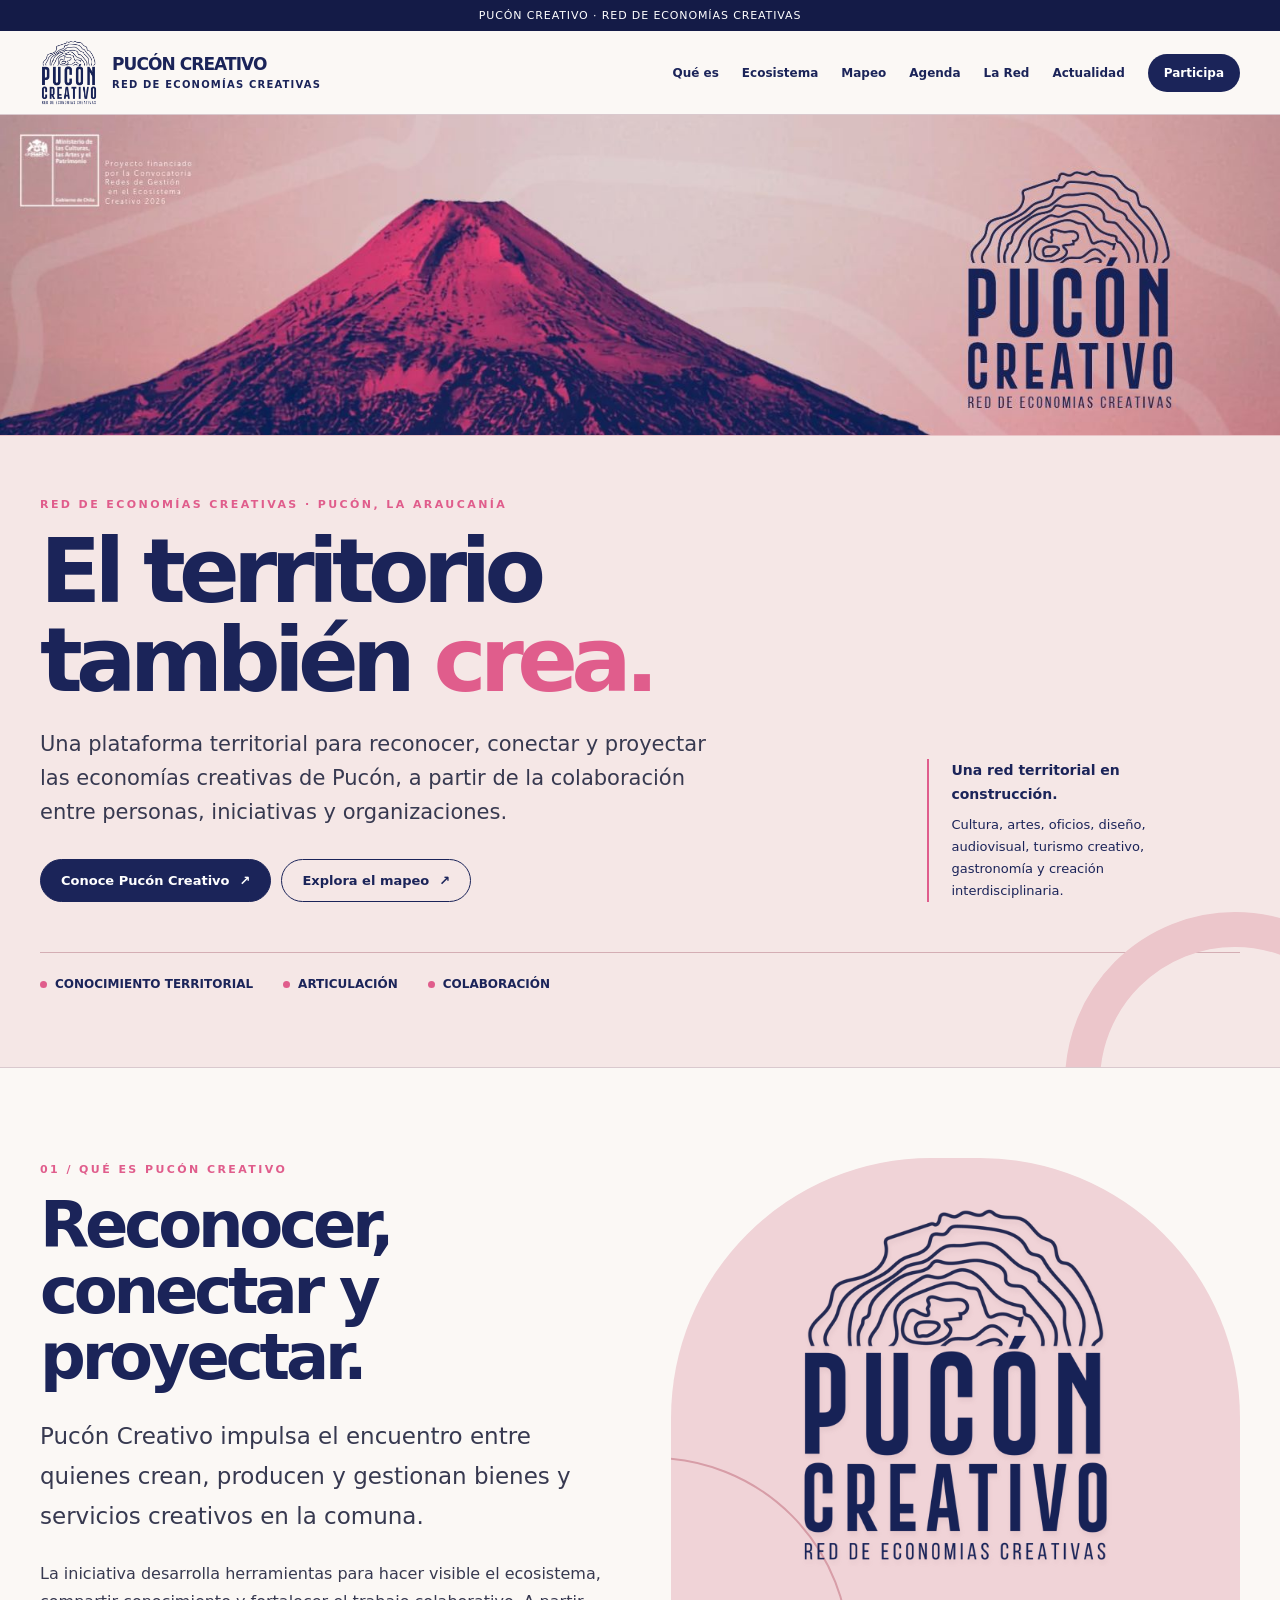
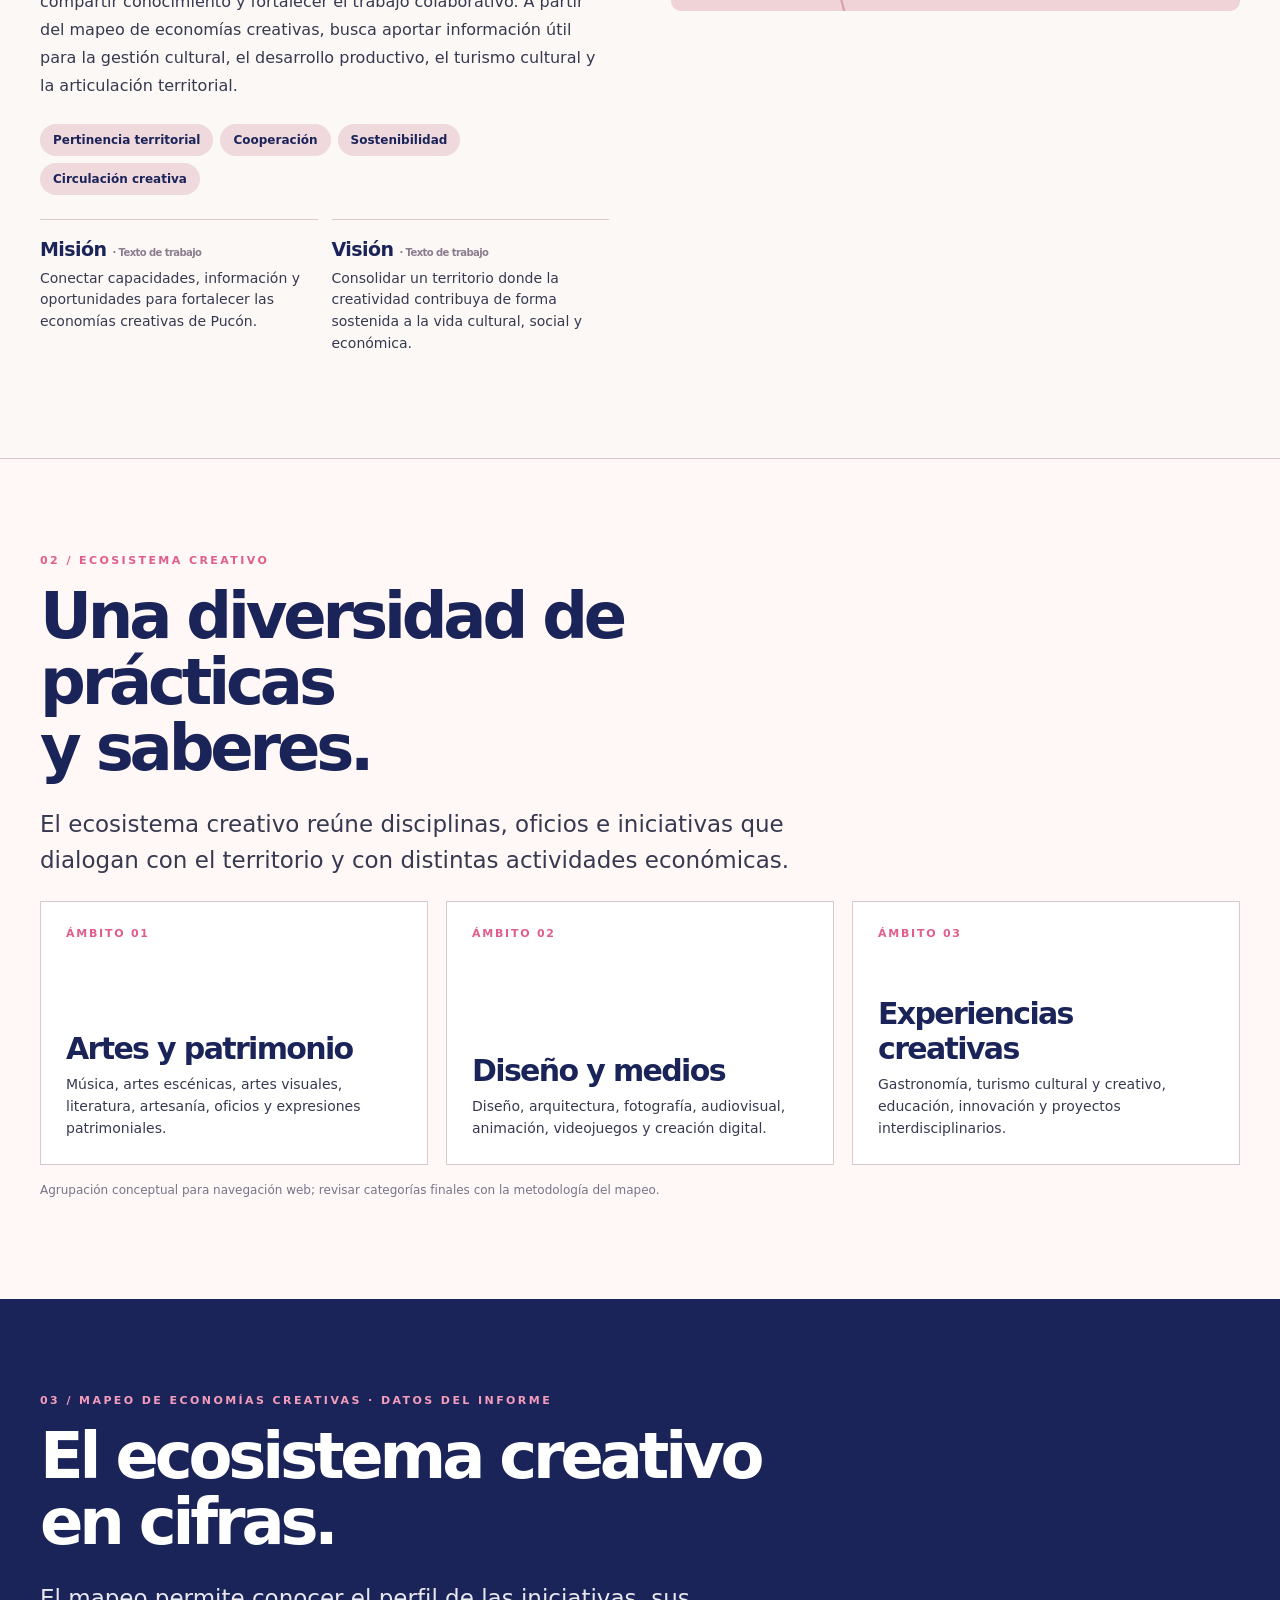
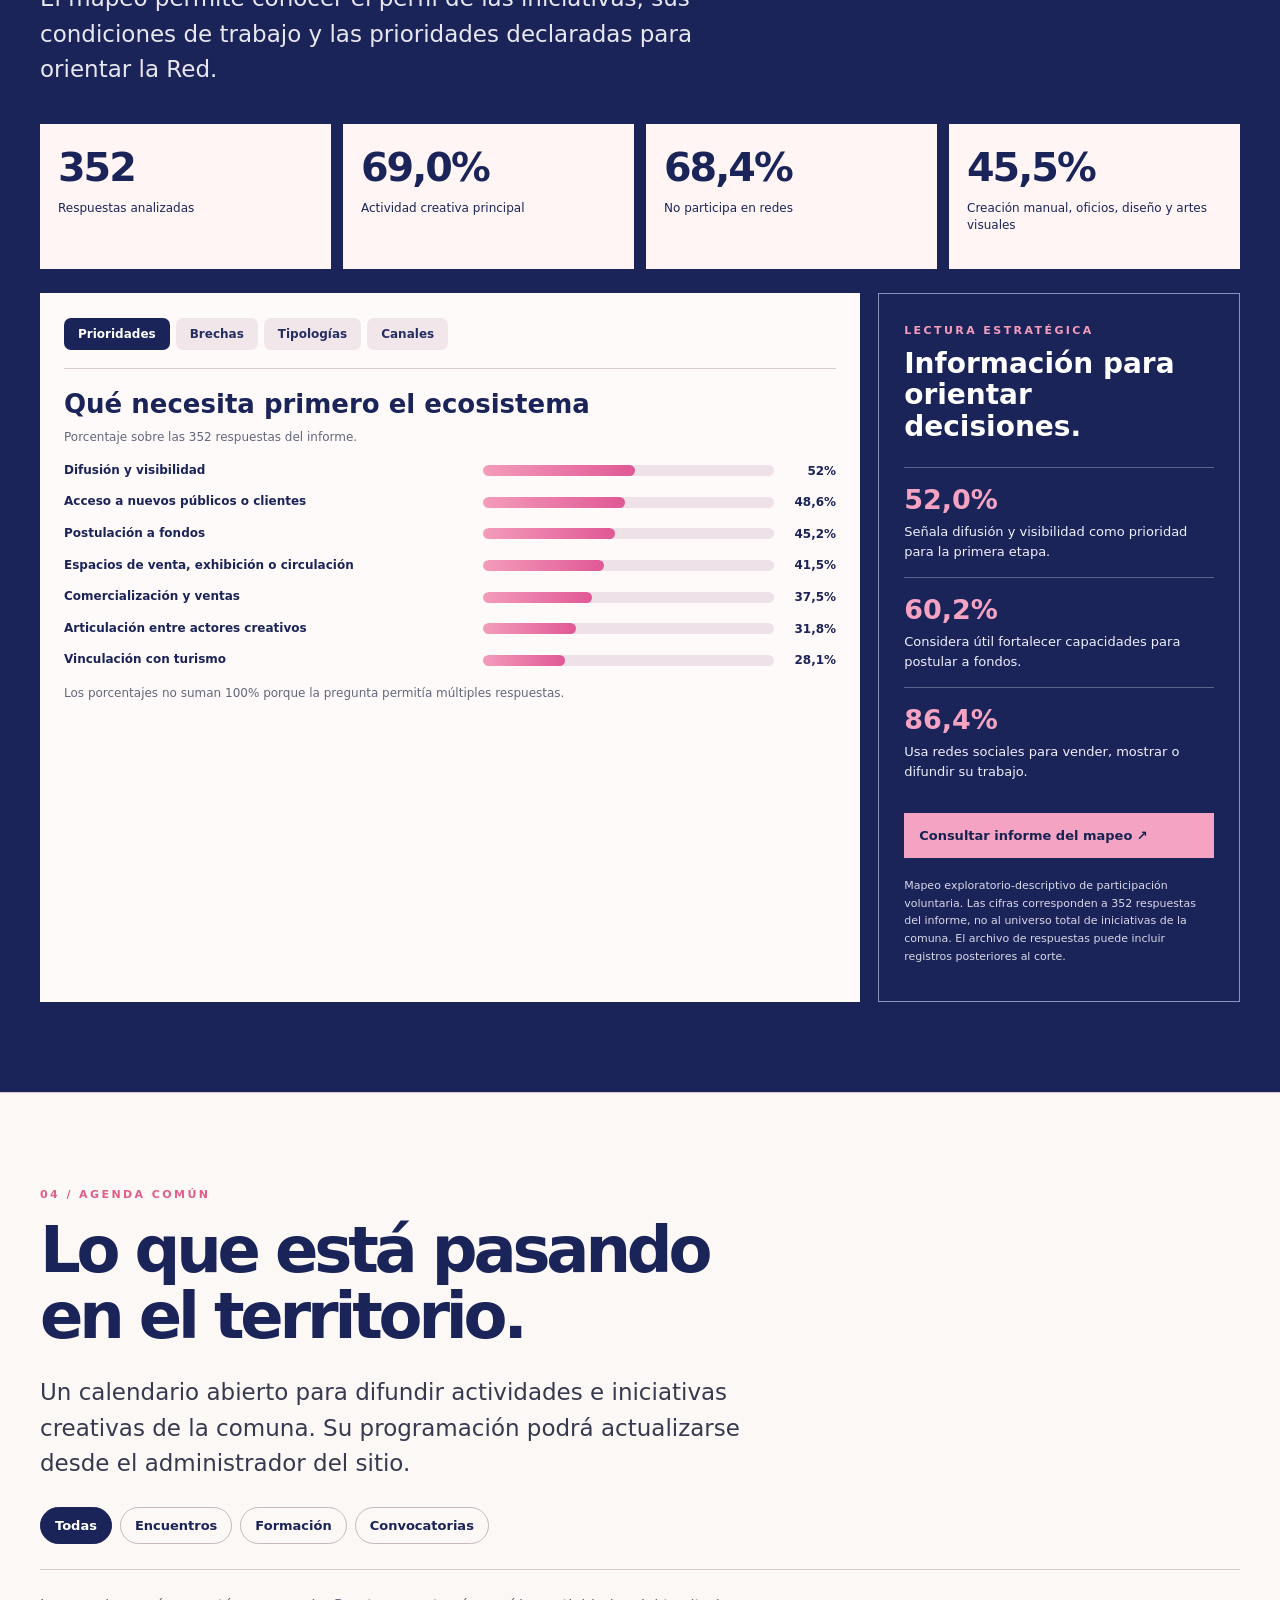
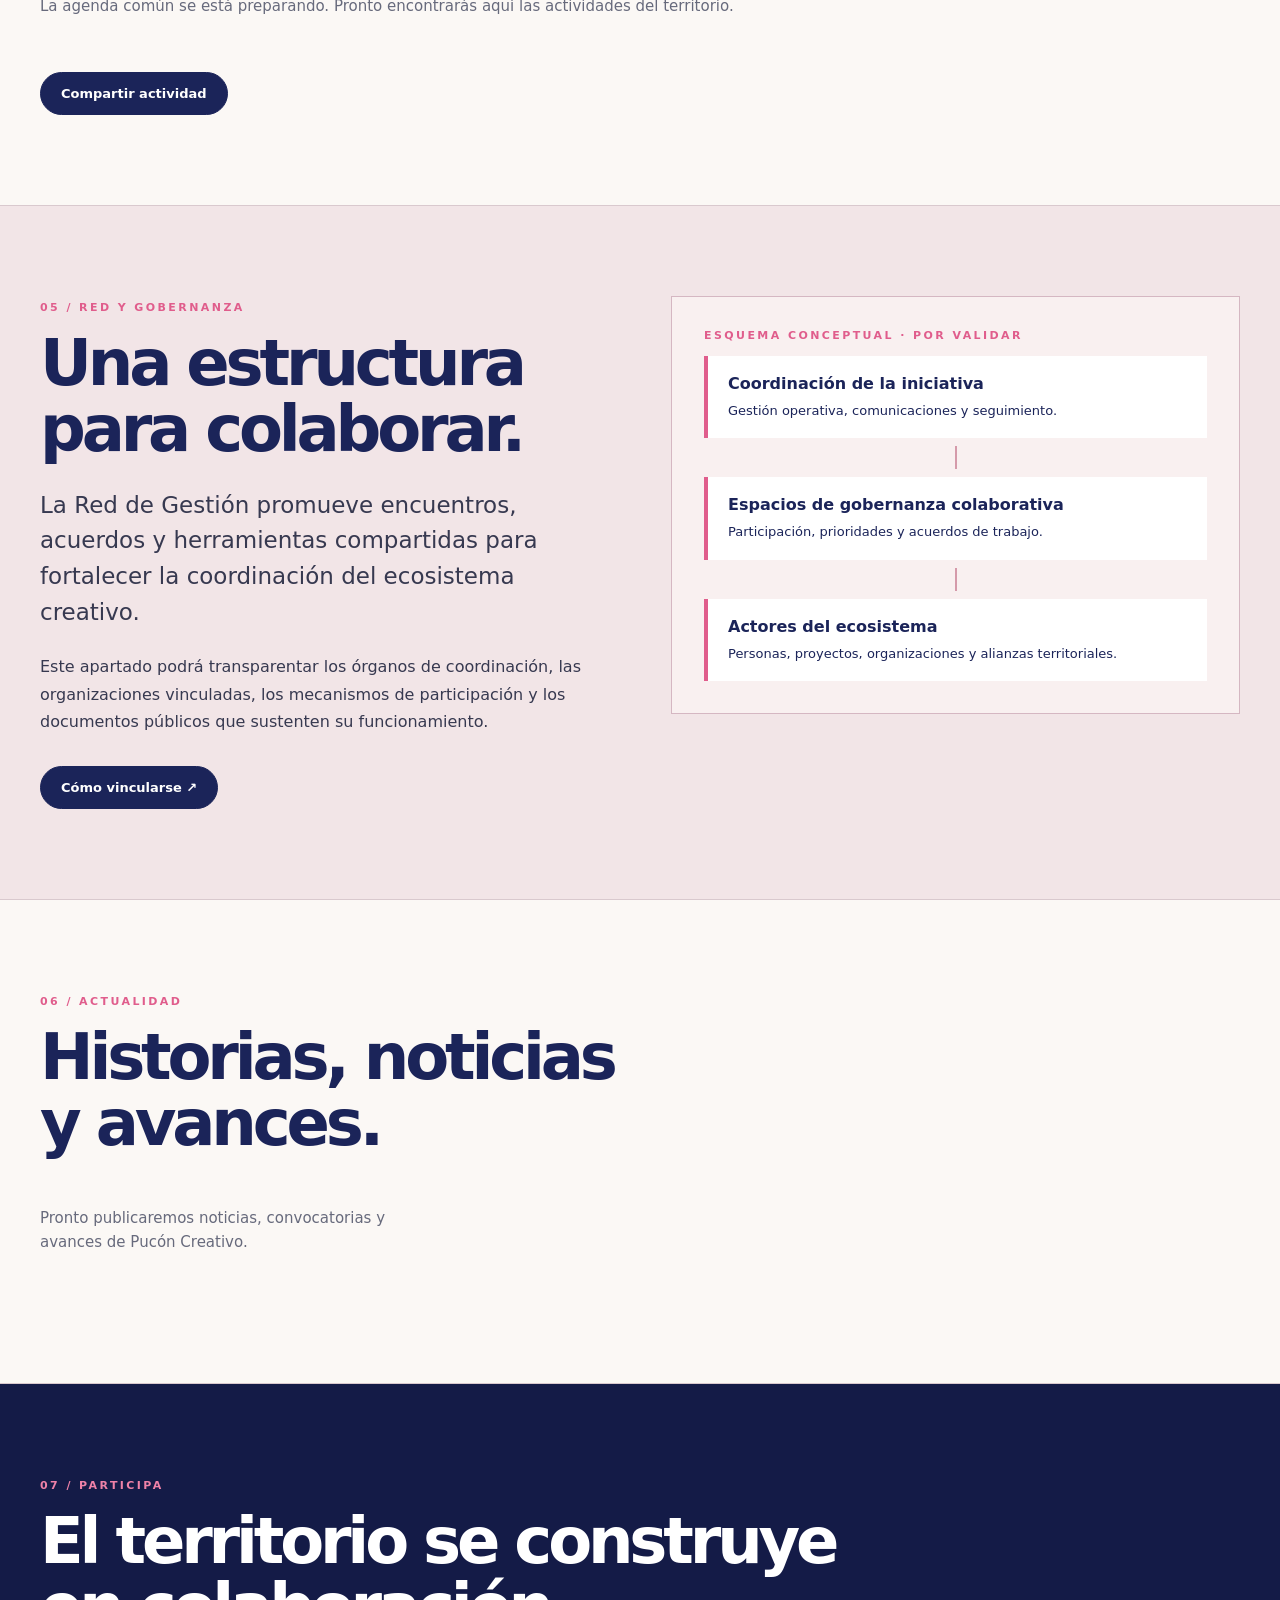
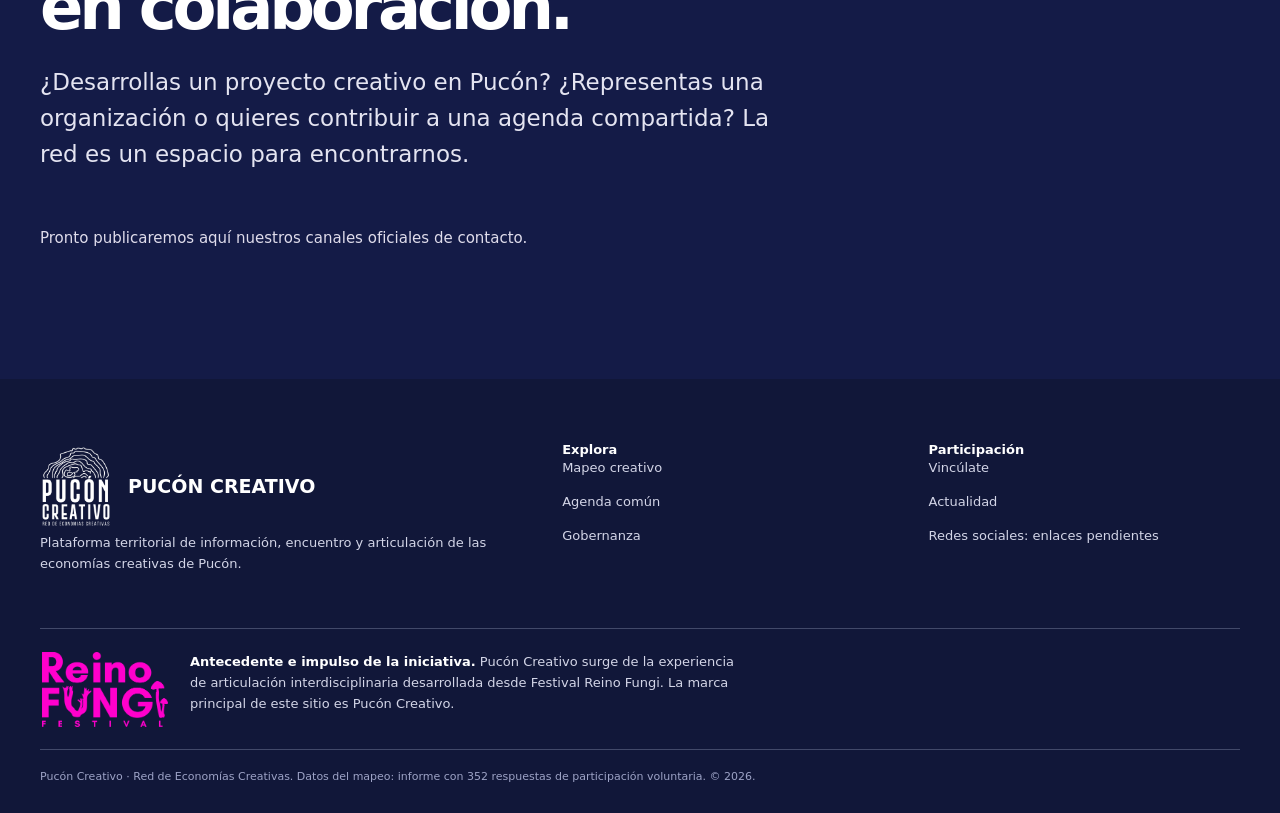
==== index.html @ b5258105 "feat: instalar laboratorio visual Pucón Creativo con mapeo 2026 e identidad" ====
<!DOCTYPE html>

<html lang="es">
<head>
<meta charset="utf-8"/>
<meta content="width=device-width, initial-scale=1" name="viewport"/>
<meta content="Pucón Creativo: red territorial de economías creativas, mapeo, agenda, noticias y colaboración en Pucón, La Araucanía." name="description"/>
<title>Pucón Creativo | Red de Economías Creativas</title>
<style>
:root{--navy:#1b2459;--navyd:#141b47;--pink:#ef82a8;--pinkh:#e05d8c;--peach:#e5b6b9;--paper:#fbf8f5;--warm:#f5e7e6;--pale:#f0d3d7;--rule:#d9c9ce;--body:#373950;--white:#fff;--max:1200px;--r:14px}
*{box-sizing:border-box}html{scroll-behavior:smooth;scroll-padding-top:94px}body{margin:0;font-family:Inter,system-ui,-apple-system,"Segoe UI",Arial,sans-serif;background:var(--paper);color:var(--body)}a{color:inherit;text-decoration:none}button{font:inherit}img{display:block;max-width:100%}h1,h2,h3,p{margin-top:0}h1,h2,h3{color:var(--navy)}.container{width:min(var(--max),calc(100% - 64px));margin:auto}.label{font-size:11px;letter-spacing:.22em;text-transform:uppercase;font-weight:800;color:var(--pinkh)}.sec{padding:90px 0;border-top:1px solid var(--rule)}.sec h2{font-size:clamp(38px,5vw,70px);font-weight:850;letter-spacing:-.065em;line-height:1.03;margin:16px 0 25px;max-width:890px}.lede{font-size:clamp(18px,2vw,23px);line-height:1.55;max-width:750px}.copy{font-size:16px;line-height:1.72}.grid-2{display:grid;grid-template-columns:1fr 1fr;gap:62px;align-items:start}.grid-3{display:grid;grid-template-columns:repeat(3,minmax(0,1fr));gap:18px}.cta{display:inline-flex;align-items:center;gap:10px;background:var(--navy);color:white;border-radius:999px;padding:13px 20px;font-size:13px;font-weight:800;border:1px solid var(--navy);transition:.2s}.cta:hover{background:var(--navyd);transform:translateY(-1px)}.cta.outline{background:transparent;color:var(--navy)}.cta.pink{background:var(--pink);border-color:var(--pink);color:var(--navy)}.top-note{padding:9px 20px;background:var(--navyd);color:#fff;text-align:center;font-size:11px;letter-spacing:.08em}header{position:sticky;top:0;z-index:50;background:#fbf8f5ef;border-bottom:1px solid var(--rule);backdrop-filter:blur(12px)}nav{width:min(var(--max),calc(100% - 64px));margin:auto;display:flex;align-items:center;justify-content:space-between;gap:18px;min-height:83px}.brand{display:flex;gap:14px;align-items:center;color:var(--navy);font-size:17px;font-weight:900;letter-spacing:-.055em;line-height:1}.brand img{width:58px;height:69px;object-fit:contain}.brand small{font-size:10px;letter-spacing:.12em;display:block;margin-top:7px;font-weight:700}.links{display:flex;align-items:center;gap:23px}.links a{font-size:12px;font-weight:750;color:var(--navy)}.links a:hover{color:var(--pinkh)}.links .nav-cta{background:var(--navy);color:#fff;padding:12px 16px;border-radius:50px}.hamburger{display:none;border:1px solid var(--rule);border-radius:12px;background:#fff;color:var(--navy);padding:10px 13px;font-weight:800;cursor:pointer}
.banner{background:#d2a3ad;border-bottom:1px solid #e9c3c6}.banner img{width:100%;height:auto;object-fit:cover;aspect-ratio:4/1}.hero-intro{background:var(--warm);padding:62px 0 76px;position:relative;overflow:hidden}.hero-intro:after{content:"";position:absolute;width:270px;height:270px;border:35px solid #ecc6cb;border-radius:50%;right:-125px;bottom:-185px;pointer-events:none}.hero-flex{display:grid;grid-template-columns:1.55fr .6fr;gap:80px;align-items:end}.hero-intro h1{font-size:clamp(48px,7vw,96px);letter-spacing:-.075em;line-height:.99;margin:16px 0 24px;max-width:920px}.hero-intro h1 span{color:var(--pinkh)}.hero-intro p{font-size:clamp(17px,1.7vw,21px);line-height:1.6;max-width:670px}.hero-aside{border-left:2px solid var(--pinkh);padding-left:22px;font-size:13px;line-height:1.7;max-width:245px;color:var(--navy)}.hero-aside strong{display:block;font-size:14px;margin-bottom:7px}.actions{display:flex;flex-wrap:wrap;gap:10px;margin-top:30px}.stat-line{border-top:1px solid #d4aeb4;padding-top:24px;display:flex;gap:30px;flex-wrap:wrap;margin-top:50px;font-size:12px;font-weight:700;color:var(--navy)}.stat-line span{display:flex;align-items:center;gap:8px}.stat-line b{display:block;width:7px;height:7px;border-radius:50%;background:var(--pinkh)}
.text-block p{line-height:1.75}.brand-well{min-height:430px;background:var(--pale);border-radius:260px 260px 10px 10px;display:flex;align-items:center;justify-content:center;position:relative;overflow:hidden;padding:40px 58px}.brand-well:before{content:"";position:absolute;width:390px;height:390px;border:2px solid #d79da7;border-radius:50%;left:-215px;bottom:-240px}.brand-well img{width:min(100%,325px);position:relative;filter:drop-shadow(1px 4px 2px #90697119)}.principles{display:flex;flex-wrap:wrap;gap:7px;margin:24px 0}.tag{background:#efd9dd;padding:9px 13px;border-radius:30px;font-size:12px;color:var(--navy);font-weight:750}.mission{display:grid;grid-template-columns:1fr 1fr;gap:14px;margin-top:22px}.mission article{border-top:1px solid var(--rule);padding-top:18px}.mission h3{font-size:19px;letter-spacing:-.03em;margin-bottom:8px}.mission p{font-size:14px;line-height:1.55;color:var(--body)}
.eco{background:#fff8f6}.sector{border:1px solid var(--rule);padding:25px;min-height:264px;background:#fff;display:flex;flex-direction:column;justify-content:space-between}.sector .number{font-size:11px;font-weight:850;letter-spacing:.16em;color:var(--pinkh)}.sector h3{font-size:clamp(23px,2.4vw,30px);letter-spacing:-.055em;margin:25px 0 8px}.sector p{line-height:1.55;font-size:14px;margin:0}
.data{background:var(--navy);color:#e9e9fa;border:0}.data h2,.data h3{color:#fff}.data .label{color:#f49cbb}.data .lede{color:#e8e7ef}.data-flex{display:grid;grid-template-columns:1.1fr 1fr;gap:18px;margin-top:35px}.data-panel{border:1px solid #67709c;padding:33px;min-height:310px;background:#ffffff0c}.data-panel h3{font-size:25px;letter-spacing:-.04em}.data .cta{background:var(--pink);border-color:var(--pink);color:var(--navy)}.data .cta.outline{color:#fff;border-color:#c5c8e2;background:transparent}.data-note{font-size:12px;line-height:1.5;color:#bfc2df}.chiprow{display:flex;flex-wrap:wrap;gap:7px;margin:15px 0 25px}.chip{background:#f2d6df22;padding:8px 12px;font-size:12px;border:1px solid #9598bc;color:white;border-radius:25px}.fake-plot{display:grid;gap:13px;margin:29px 0}.plot-row{display:grid;grid-template-columns:95px 1fr;gap:13px;align-items:center;font-size:11px}.plot-row span{height:11px;background:#ffffff13;border-radius:30px;overflow:hidden}.plot-row i{display:block;height:100%;background:var(--pink);border-radius:30px;opacity:.9}.plot-row:nth-child(2) i{background:#bdc4f0}.plot-row:nth-child(3) i{background:#e8b9c6}.plot-row:nth-child(4) i{background:#9ba6eb}.plot-row small{color:#c8c5de}.download-placeholder{margin-top:18px;padding:15px;border:1px dashed #afb0d1;font-size:13px;color:#d4d4e8;line-height:1.5}
.agenda{background:var(--paper)}.switcher{display:flex;gap:8px;flex-wrap:wrap;margin:25px 0}.filter{padding:10px 14px;background:transparent;border:1px solid #c7b8c0;color:var(--navy);border-radius:100px;cursor:pointer;font-size:13px;font-weight:760}.filter[aria-pressed="true"]{background:var(--navy);border-color:var(--navy);color:white}.events{border-top:1px solid var(--rule)}.event{display:grid;grid-template-columns:130px 1fr 240px;gap:20px;align-items:start;padding:24px 0;border-bottom:1px solid var(--rule)}.event small{font-size:12px;color:var(--pinkh);letter-spacing:.06em;text-transform:uppercase;font-weight:800}.event h3{font-size:23px;letter-spacing:-.04em;margin:4px 0}.event p{font-size:14px;line-height:1.55;margin:0}.event .right{font-size:13px;color:#66677b}
.govern{background:#f2e5e7}.govern-box{border:1px solid #d5b7c2;padding:32px;display:grid;gap:14px;background:#f9f0f0}.gov-node{padding:18px 20px;background:#fff;border-left:4px solid var(--pinkh);color:var(--navy)}.gov-node strong{font-size:16px}.gov-node p{font-size:13px;margin:8px 0 0;line-height:1.5}.gline{width:2px;background:#d59aaa;height:23px;margin:-6px auto}
.news{padding:23px;border:1px solid var(--rule);background:#fff;display:flex;flex-direction:column;gap:12px}.news-visual{height:180px;margin:-23px -23px 9px;background:linear-gradient(140deg,#d7a0ad,#f1d9d4);overflow:hidden;position:relative}.news-visual.first{background:var(--pale);display:flex;justify-content:center;align-items:center}.news-visual.first img{width:115px;height:150px;object-fit:contain}.news-visual.second:before{content:"";position:absolute;width:260px;height:260px;border:60px solid #1b2459;border-radius:50%;right:-60px;top:65px}.news-visual.third{background:var(--navy)}.news-visual.third:after{content:"";position:absolute;background:var(--pink);width:120px;height:320px;transform:rotate(40deg);left:100px;top:-60px;border-radius:70px}.news small{font-size:11px;color:var(--pinkh);font-weight:800;letter-spacing:.14em;text-transform:uppercase}.news h3{font-size:22px;letter-spacing:-.045em;margin:0}.news p{font-size:14px;line-height:1.55;margin:0}
.join{background:var(--navyd);color:#fff}.join h2{color:#fff}.join .label{color:var(--pink)}.join p{color:#e4e4f1}.join .cta{background:var(--pink);border-color:var(--pink);color:var(--navy)}.email{font-size:clamp(18px,2vw,24px);font-weight:850;color:#fff;text-decoration:underline;text-underline-offset:5px}.contact-note{font-size:11px!important;color:#c4c4db!important;margin:15px 0}
footer{background:#111739;color:#d3d5e7;padding:60px 0 30px}.footer-grid{display:grid;grid-template-columns:1.5fr 1fr 1fr;gap:55px}.footer-name{display:flex;gap:16px;align-items:center;font-size:19px;color:white;font-weight:850}.footer-name img{width:72px;height:94px;object-fit:contain;filter:brightness(0) invert(1)}footer p{font-size:13px;line-height:1.6}footer strong{color:white;font-size:13px}footer a:hover{color:var(--pink)}.partner{display:flex;gap:20px;align-items:center;border-top:1px solid #424969;margin-top:40px;padding-top:23px}.partner img{width:130px;height:auto;max-height:75px;object-fit:contain}.partner p{max-width:560px}.footnote{border-top:1px solid #424969;padding-top:20px;margin-top:22px;font-size:11px;color:#9da3c6}.faux-disabled{opacity:.68;cursor:not-allowed}
@media(max-width:1000px){.links{gap:13px}.links a{font-size:11px}.hero-flex{gap:40px}.grid-2{gap:32px}}
@media(max-width:780px){.container,nav{width:calc(100% - 34px)}.top-note{font-size:9px}.brand img{width:48px;height:59px}.brand{font-size:15px}.hamburger{display:block}.links{display:none;position:absolute;top:100%;left:0;right:0;background:var(--paper);padding:20px 22px;flex-direction:column;align-items:stretch;border-bottom:1px solid var(--rule);box-shadow:0 12px 20px #00000015;gap:14px}.links.open{display:flex}.links a{font-size:14px}.sec{padding:62px 0}.hero-flex,.grid-2,.grid-3,.data-flex,.footer-grid{grid-template-columns:1fr}.hero-intro{padding:44px 0 58px}.hero-aside{max-width:100%;margin-top:4px}.hero-intro h1{font-size:clamp(49px,10vw,67px)}.brand-well{min-height:360px}.event{grid-template-columns:75px 1fr;gap:8px 15px}.event .right{grid-column:2}.mission{grid-template-columns:1fr}.sector{min-height:220px}.partner{align-items:flex-start}.footer-grid{gap:27px}}
@media(max-width:460px){.banner img{height:auto;aspect-ratio:4/1}.stat-line{gap:12px}.hero-intro h1{font-size:clamp(45px,12.2vw,61px)}.sec h2{font-size:39px}.data-panel{padding:22px}.plot-row{grid-template-columns:80px 1fr}.partner{flex-direction:column}.event h3{font-size:20px}}
@media(prefers-reduced-motion:reduce){html{scroll-behavior:auto}.cta{transition:none}}
</style>
<style>
.evidence .ev-kpis{display:grid;grid-template-columns:repeat(4,1fr);gap:12px;margin:36px 0 24px}
.evidence .ev-kpis article{background:#fff5f4;padding:24px 18px;min-height:145px;display:flex;flex-direction:column;gap:12px;color:#1b2459}
.evidence .ev-kpis strong{font-weight:900;font-size:clamp(34px,3.1vw,52px);letter-spacing:-.05em;line-height:1}
.evidence .ev-kpis span{font-size:12px;line-height:1.45}
.evidence .ev-layout{display:grid;grid-template-columns:minmax(0,1.7fr) minmax(270px,.75fr);gap:18px}
.evidence .ev-chart{padding:25px 24px;background:#fffafa;color:#1b2459}
.evidence .ev-tabs{display:flex;flex-wrap:wrap;gap:6px;padding-bottom:18px;border-bottom:1px solid #d8cad1;margin-bottom:20px}
.evidence .ev-tab{border:0;border-radius:7px;padding:9px 14px;background:#f1e7eb;color:#252e60;font-size:12px;cursor:pointer;font-weight:700}
.evidence .ev-tab.active{background:#1b2459;color:white}.evidence .ev-tab:focus-visible{outline:3px solid #e65c98;outline-offset:2px}
.evidence .ev-panel h3{font-size:26px;margin:0 0 8px;color:#1b2459;line-height:1.2}
.evidence .ev-intro,.evidence .ev-foot{font-size:12px;line-height:1.55;color:#62677c}
.evidence .ev-panel .ev-row{display:grid;grid-template-columns:minmax(170px,1.4fr) minmax(70px,1fr) 50px;gap:12px;align-items:center;margin:16px 0}
.evidence .ev-name{font-size:12px;line-height:1.3;font-weight:550}.evidence .ev-track{height:11px;border-radius:20px;background:#eee1e7;overflow:hidden}
.evidence .ev-track i{height:100%;display:block;border-radius:20px;background:linear-gradient(90deg,#f49cbb,#e05895)}
.evidence .ev-row b{font-size:12px;text-align:right}
.evidence .ev-aside{border:1px solid #8994be;padding:25px;color:#eef0fc}.evidence .ev-aside h3{color:white;line-height:1.12;font-size:28px;margin:10px 0 25px}
.evidence .ev-aside div{border-top:1px solid #59648d;padding:16px 0}.evidence .ev-aside div b{color:#f4a4c2;font-size:27px}.evidence .ev-aside div p{font-size:13px;line-height:1.5;margin:7px 0 0}
.evidence .ev-link{display:block;padding:15px;color:#162251;background:#f4a4c2;text-decoration:none;font-weight:800;margin-top:16px;font-size:13px}
.evidence .ev-caveat{font-size:11px;line-height:1.6;color:#d8d9e8;margin-top:19px}
@media(max-width:920px){.evidence .ev-kpis{grid-template-columns:repeat(2,1fr)}.evidence .ev-layout{grid-template-columns:1fr}}
@media(max-width:540px){.evidence .ev-chart{padding:17px 12px}.evidence .ev-kpis article{padding:18px 13px}.evidence .ev-panel .ev-row{grid-template-columns:1fr 60px;gap:6px}.evidence .ev-name{grid-column:1/3}.evidence .ev-track{grid-column:1}.evidence .ev-row b{grid-column:2}.evidence .ev-tab{padding:9px;font-size:11px}}
</style><style>
.mensaje-vacio{padding:24px 0;color:#676a7c;font-size:15px;line-height:1.6}
#agenda-edicion .mensaje-vacio{grid-column:1/-1}
#noticias-edicion .news{min-width:0}
#noticias-edicion .news-visual img{width:100%;height:100%;object-fit:cover}
#noticias-edicion .news .leer-mas{font-size:12px;font-weight:800;color:var(--navy);text-decoration:underline;text-underline-offset:4px;margin-top:auto}
#participa .mensaje-vacio{color:#dfdceb}
#contacto-edicion{display:flex;flex-wrap:wrap;align-items:center;gap:12px}
</style></head>
<body>
<div class="top-note">PUCÓN CREATIVO · RED DE ECONOMÍAS CREATIVAS</div>
<header><nav aria-label="Navegación principal">
<a class="brand" href="#inicio"><img alt="Logo de Pucón Creativo" src="assets/logo-pucon-creativo.png"/><span>PUCÓN CREATIVO<small>RED DE ECONOMÍAS CREATIVAS</small></span></a>
<div class="links" id="links"><a href="#somos">Qué es</a><a href="#ecosistema">Ecosistema</a><a href="#mapeo">Mapeo</a><a href="#agenda">Agenda</a><a href="#gobernanza">La Red</a><a href="#actualidad">Actualidad</a><a class="nav-cta" href="#participa">Participa</a></div>
<button aria-controls="links" aria-expanded="false" aria-label="Abrir menú" class="hamburger" id="menu-toggle" type="button">☰ Menú</button>
</nav></header>
<main>
<section aria-label="Portada" id="inicio">
<div class="banner"><img alt="Gráfica oficial Pucón Creativo con el volcán Rukapillán y logo institucional de proyecto financiado por el Ministerio de las Culturas" src="assets/banner-pucon-creativo.jpg"/></div>
<div class="hero-intro"><div class="container hero-flex"><div>
<div class="label">RED DE ECONOMÍAS CREATIVAS · PUCÓN, LA ARAUCANÍA</div>
<h1>El territorio<br/>también <span>crea.</span></h1>
<p id="intro-edicion">Una plataforma de encuentro, información y colaboración para reconocer la diversidad creativa de Pucón y proyectar nuevas oportunidades desde el territorio.</p>
<div class="actions"><a class="cta" href="#somos">Conoce Pucón Creativo <span aria-hidden="true">↗</span></a><a class="cta outline" href="#mapeo">Explora el mapeo <span aria-hidden="true">↗</span></a></div>
</div><aside class="hero-aside"><strong>Una red territorial en construcción.</strong> Cultura, artes, oficios, diseño, audiovisual, turismo creativo, gastronomía y creación interdisciplinaria.</aside></div>
<div class="container stat-line"><span><b></b> CONOCIMIENTO TERRITORIAL</span><span><b></b> ARTICULACIÓN</span><span><b></b> COLABORACIÓN</span></div></div>
</section>
<section class="sec" id="somos"><div class="container grid-2">
<div class="text-block"><span class="label">01 / QUÉ ES PUCÓN CREATIVO</span><h2>Reconocer, conectar y proyectar.</h2>
<p class="lede">Pucón Creativo impulsa el encuentro entre quienes crean, producen y gestionan bienes y servicios creativos en la comuna.</p>
<p class="copy">La iniciativa desarrolla herramientas para hacer visible el ecosistema, compartir conocimiento y fortalecer el trabajo colaborativo. A partir del mapeo de economías creativas, busca aportar información útil para la gestión cultural, el desarrollo productivo, el turismo cultural y la articulación territorial.</p>
<div class="principles"><span class="tag">Pertinencia territorial</span><span class="tag">Cooperación</span><span class="tag">Sostenibilidad</span><span class="tag">Circulación creativa</span></div>
<div class="mission"><article><h3>Misión <small style="font-size:10px;color:#8b7c8e">· Texto de trabajo</small></h3><p>Conectar capacidades, información y oportunidades para fortalecer las economías creativas de Pucón.</p></article><article><h3>Visión <small style="font-size:10px;color:#8b7c8e">· Texto de trabajo</small></h3><p>Consolidar un territorio donde la creatividad contribuya de forma sostenida a la vida cultural, social y económica.</p></article></div>
</div><div class="brand-well"><img alt="Marca gráfica Pucón Creativo, con líneas topográficas en azul" src="assets/logo-pucon-creativo.png"/></div>
</div></section>
<section class="sec eco" id="ecosistema"><div class="container"><span class="label">02 / ECOSISTEMA CREATIVO</span><h2>Una diversidad de prácticas<br/>y saberes.</h2><p class="lede">El ecosistema creativo reúne disciplinas, oficios e iniciativas que dialogan con el territorio y con distintas actividades económicas.</p>
<div class="grid-3">
<article class="sector"><span class="number">ÁMBITO 01</span><div><h3>Artes y patrimonio</h3><p>Música, artes escénicas, artes visuales, literatura, artesanía, oficios y expresiones patrimoniales.</p></div></article>
<article class="sector"><span class="number">ÁMBITO 02</span><div><h3>Diseño y medios</h3><p>Diseño, arquitectura, fotografía, audiovisual, animación, videojuegos y creación digital.</p></div></article>
<article class="sector"><span class="number">ÁMBITO 03</span><div><h3>Experiencias creativas</h3><p>Gastronomía, turismo cultural y creativo, educación, innovación y proyectos interdisciplinarios.</p></div></article>
</div><p style="font-size:12px;color:#777389;margin-top:18px">Agrupación conceptual para navegación web; revisar categorías finales con la metodología del mapeo.</p>
</div></section>
<section class="sec data evidence" id="mapeo"><div class="container">
<span class="label">03 / MAPEO DE ECONOMÍAS CREATIVAS · DATOS DEL INFORME</span>
<h2>El ecosistema creativo<br/>en cifras.</h2><p class="lede">El mapeo permite conocer el perfil de las iniciativas, sus condiciones de trabajo y las prioridades declaradas para orientar la Red.</p>
<div class="ev-kpis"><article><strong>352</strong><span>Respuestas analizadas</span></article><article><strong>69,0%</strong><span>Actividad creativa principal</span></article><article><strong>68,4%</strong><span>No participa en redes</span></article><article><strong>45,5%</strong><span>Creación manual, oficios, diseño y artes visuales</span></article></div>
<div class="ev-layout"><div class="ev-chart"><div aria-label="Gráficas del mapeo" class="ev-tabs" role="tablist"><button aria-selected="true" class="ev-tab active" data-show="prioridades" role="tab" type="button">Prioridades</button><button aria-selected="false" class="ev-tab" data-show="brechas" role="tab" type="button">Brechas</button><button aria-selected="false" class="ev-tab" data-show="tipologias" role="tab" type="button">Tipologías</button><button aria-selected="false" class="ev-tab" data-show="canales" role="tab" type="button">Canales</button></div><article class="ev-panel" data-panel="prioridades"><h3>Qué necesita primero el ecosistema</h3><p class="ev-intro">Porcentaje sobre las 352 respuestas del informe.</p><div class="ev-row"><span class="ev-name">Difusión y visibilidad</span><div class="ev-track"><i style="width:52%"></i></div><b>52%</b></div><div class="ev-row"><span class="ev-name">Acceso a nuevos públicos o clientes</span><div class="ev-track"><i style="width:48.6%"></i></div><b>48,6%</b></div><div class="ev-row"><span class="ev-name">Postulación a fondos</span><div class="ev-track"><i style="width:45.2%"></i></div><b>45,2%</b></div><div class="ev-row"><span class="ev-name">Espacios de venta, exhibición o circulación</span><div class="ev-track"><i style="width:41.5%"></i></div><b>41,5%</b></div><div class="ev-row"><span class="ev-name">Comercialización y ventas</span><div class="ev-track"><i style="width:37.5%"></i></div><b>37,5%</b></div><div class="ev-row"><span class="ev-name">Articulación entre actores creativos</span><div class="ev-track"><i style="width:31.8%"></i></div><b>31,8%</b></div><div class="ev-row"><span class="ev-name">Vinculación con turismo</span><div class="ev-track"><i style="width:28.1%"></i></div><b>28,1%</b></div><p class="ev-foot">Los porcentajes no suman 100% porque la pregunta permitía múltiples respuestas.</p></article><article class="ev-panel" data-panel="brechas" hidden=""><h3>Dificultades declaradas</h3><p class="ev-intro">Porcentaje sobre las 352 respuestas del informe.</p><div class="ev-row"><span class="ev-name">Acceso a públicos o clientes</span><div class="ev-track"><i style="width:45.7%"></i></div><b>45,7%</b></div><div class="ev-row"><span class="ev-name">Difusión</span><div class="ev-track"><i style="width:45.2%"></i></div><b>45,2%</b></div><div class="ev-row"><span class="ev-name">Espacios de exhibición o venta</span><div class="ev-track"><i style="width:42.6%"></i></div><b>42,6%</b></div><div class="ev-row"><span class="ev-name">Redes de colaboración</span><div class="ev-track"><i style="width:41.8%"></i></div><b>41,8%</b></div><div class="ev-row"><span class="ev-name">Continuidad durante el año</span><div class="ev-track"><i style="width:38.9%"></i></div><b>38,9%</b></div><div class="ev-row"><span class="ev-name">Comercialización</span><div class="ev-track"><i style="width:37.2%"></i></div><b>37,2%</b></div><div class="ev-row"><span class="ev-name">Vinculación con turismo</span><div class="ev-track"><i style="width:31.8%"></i></div><b>31,8%</b></div><p class="ev-foot">Los porcentajes no suman 100% porque la pregunta permitía múltiples respuestas.</p></article><article class="ev-panel" data-panel="tipologias" hidden=""><h3>Tipologías de iniciativas</h3><p class="ev-intro">Porcentaje sobre las 352 respuestas del informe.</p><div class="ev-row"><span class="ev-name">Creación manual, oficios, diseño y artes visuales</span><div class="ev-track"><i style="width:45.5%"></i></div><b>45,5%</b></div><div class="ev-row"><span class="ev-name">Música, artes escénicas y programación en vivo</span><div class="ev-track"><i style="width:16.5%"></i></div><b>16,5%</b></div><div class="ev-row"><span class="ev-name">Servicios creativos, audiovisual y nuevos medios</span><div class="ev-track"><i style="width:11.9%"></i></div><b>11,9%</b></div><div class="ev-row"><span class="ev-name">Educación, mediación y formación</span><div class="ev-track"><i style="width:8.8%"></i></div><b>8,8%</b></div><div class="ev-row"><span class="ev-name">Gastronomía creativa</span><div class="ev-track"><i style="width:6.5%"></i></div><b>6,5%</b></div><div class="ev-row"><span class="ev-name">Turismo creativo y patrimonio</span><div class="ev-track"><i style="width:5.7%"></i></div><b>5,7%</b></div><div class="ev-row"><span class="ev-name">Arquitectura y diseño territorial</span><div class="ev-track"><i style="width:3.1%"></i></div><b>3,1%</b></div><div class="ev-row"><span class="ev-name">Gestión y apoyo al ecosistema</span><div class="ev-track"><i style="width:2%"></i></div><b>2%</b></div><p class="ev-foot">Clasificación integrada elaborada en el informe.</p></article><article class="ev-panel" data-panel="canales" hidden=""><h3>Canales de venta y difusión</h3><p class="ev-intro">Porcentaje sobre las 352 respuestas del informe.</p><div class="ev-row"><span class="ev-name">Redes sociales</span><div class="ev-track"><i style="width:86.4%"></i></div><b>86,4%</b></div><div class="ev-row"><span class="ev-name">Boca a boca</span><div class="ev-track"><i style="width:59.4%"></i></div><b>59,4%</b></div><div class="ev-row"><span class="ev-name">Eventos, festivales y encuentros</span><div class="ev-track"><i style="width:35.4%"></i></div><b>35,4%</b></div><div class="ev-row"><span class="ev-name">Ferias o mercados</span><div class="ev-track"><i style="width:30.7%"></i></div><b>30,7%</b></div><div class="ev-row"><span class="ev-name">Encargos directos</span><div class="ev-track"><i style="width:27.8%"></i></div><b>27,8%</b></div><div class="ev-row"><span class="ev-name">Página web</span><div class="ev-track"><i style="width:27.5%"></i></div><b>27,5%</b></div><div class="ev-row"><span class="ev-name">Hoteles, restaurantes o servicios turísticos</span><div class="ev-track"><i style="width:12.8%"></i></div><b>12,8%</b></div><div class="ev-row"><span class="ev-name">Agencias o turoperadores</span><div class="ev-track"><i style="width:3.8%"></i></div><b>3,8%</b></div><p class="ev-foot">Los porcentajes no suman 100% porque la pregunta permitía múltiples respuestas.</p></article></div>
<aside class="ev-aside"><span class="label">LECTURA ESTRATÉGICA</span><h3>Información para orientar decisiones.</h3>
<div><b>52,0%</b><p>Señala difusión y visibilidad como prioridad para la primera etapa.</p></div>
<div><b>60,2%</b><p>Considera útil fortalecer capacidades para postular a fondos.</p></div>
<div><b>86,4%</b><p>Usa redes sociales para vender, mostrar o difundir su trabajo.</p></div>
<a class="ev-link" data-report-link="true" href="https://drive.google.com/file/d/1N3PSCy8HWKX1rpr0u7PnchMHRvWD5v2Q/view" rel="noopener noreferrer" target="_blank">Consultar informe del mapeo ↗</a>
<p class="ev-caveat">Mapeo exploratorio-descriptivo de participación voluntaria. Las cifras corresponden a 352 respuestas del informe, no al universo total de iniciativas de la comuna. El archivo de respuestas puede incluir registros posteriores al corte.</p>
</aside></div></div></section>
<section class="sec agenda" id="agenda"><div class="container"><span class="label">04 / AGENDA COMÚN</span><h2>Lo que está pasando<br/>en el territorio.</h2><p class="lede">Un calendario abierto para difundir actividades e iniciativas creativas de la comuna. Su programación podrá actualizarse desde el administrador del sitio.</p>
<div aria-label="Filtrar tipos de actividades" class="switcher" role="group"><button aria-pressed="true" class="filter" data-category="all">Todas</button><button aria-pressed="false" class="filter" data-category="encuentros">Encuentros</button><button aria-pressed="false" class="filter" data-category="formacion">Formación</button><button aria-pressed="false" class="filter" data-category="convocatorias">Convocatorias</button></div>
<div class="events" id="agenda-edicion"><p class="mensaje-vacio">La agenda común se está preparando. Pronto encontrarás aquí las actividades que comparten las iniciativas del territorio.</p></div>
<div class="actions"><a class="cta" href="#participa">Compartir actividad</a></div>
</div></section>
<section class="sec govern" id="gobernanza"><div class="container grid-2"><div><span class="label">05 / RED Y GOBERNANZA</span><h2>Una estructura para colaborar.</h2><p class="lede">La Red de Gestión promueve encuentros, acuerdos y herramientas compartidas para fortalecer la coordinación del ecosistema creativo.</p><p class="copy">Este apartado podrá transparentar los órganos de coordinación, las organizaciones vinculadas, los mecanismos de participación y los documentos públicos que sustenten su funcionamiento.</p><div class="actions"><a class="cta" href="#participa">Cómo vincularse ↗</a></div></div><div class="govern-box"><span class="label">ESQUEMA CONCEPTUAL · POR VALIDAR</span><div class="gov-node"><strong>Coordinación de la iniciativa</strong><p>Gestión operativa, comunicaciones y seguimiento.</p></div><div class="gline"></div><div class="gov-node"><strong>Espacios de gobernanza colaborativa</strong><p>Participación, prioridades y acuerdos de trabajo.</p></div><div class="gline"></div><div class="gov-node"><strong>Actores del ecosistema</strong><p>Personas, proyectos, organizaciones y alianzas territoriales.</p></div></div></div></section>
<section class="sec" id="actualidad"><div class="container"><span class="label">06 / ACTUALIDAD</span><h2>Historias, noticias<br/>y avances.</h2><div class="grid-3" id="noticias-edicion"><p class="mensaje-vacio">Pronto publicaremos noticias, convocatorias y avances de Pucón Creativo.</p></div></div></section>
<section class="sec join" id="participa"><div class="container"><span class="label">07 / PARTICIPA</span><h2>El territorio se construye<br/>en colaboración.</h2><p class="lede">¿Desarrollas un proyecto creativo en Pucón? ¿Representas una organización o quieres contribuir a una agenda compartida? La red es un espacio para encontrarnos.</p><div class="actions" id="contacto-edicion"><p class="mensaje-vacio">Pronto publicaremos aquí nuestros canales oficiales de contacto.</p></div></div></section>
</main>
<footer><div class="container"><div class="footer-grid"><div><div class="footer-name"><img alt="Pucón Creativo" src="assets/logo-pucon-creativo.png"/><span>PUCÓN CREATIVO</span></div><p>Plataforma territorial de información, encuentro y articulación de las economías creativas de Pucón.</p></div><div><strong>Explora</strong><p><a href="#mapeo">Mapeo creativo</a></p><p><a href="#agenda">Agenda común</a></p><p><a href="#gobernanza">Gobernanza</a></p></div><div><strong>Participación</strong><p><a href="#participa">Vincúlate</a></p><p><a href="#actualidad">Actualidad</a></p><p>Redes sociales: enlaces pendientes</p></div></div>
<div class="partner"><img alt="Logo Festival Reino Fungi, en rosa" src="assets/logo-reino-fungi.png"/><p><strong>Antecedente e impulso de la iniciativa.</strong> Pucón Creativo surge de la experiencia de articulación interdisciplinaria desarrollada desde Festival Reino Fungi. La marca principal de este sitio es Pucón Creativo.</p></div>
<div class="footnote">Pucón Creativo · Red de Economías Creativas. Datos del mapeo: informe con 352 respuestas de participación voluntaria. © 2026.</div>
</div></footer>
<script>
(function(){
 const toggle=document.getElementById('menu-toggle'),links=document.getElementById('links');
 toggle.addEventListener('click',()=>{const open=links.classList.toggle('open');toggle.setAttribute('aria-expanded',open?'true':'false');toggle.textContent=open?'✕ Cerrar':'☰ Menú'});
 document.querySelectorAll('.links a').forEach(a=>a.addEventListener('click',()=>{links.classList.remove('open');toggle.setAttribute('aria-expanded','false');toggle.textContent='☰ Menú'}));
 const filters=document.querySelectorAll('.filter'), events=document.querySelectorAll('.event');
 filters.forEach(f=>f.addEventListener('click',()=>{const category=f.dataset.category;filters.forEach(b=>b.setAttribute('aria-pressed',b===f?'true':'false'));events.forEach(e=>{e.hidden=category!=='all' && e.dataset.category!==category;});}));
})();
</script>
<script>document.querySelectorAll(".ev-tab").forEach(b=>{b.addEventListener("click",()=>{const id=b.dataset.show;document.querySelectorAll(".ev-tab").forEach(t=>{let on=t===b;t.classList.toggle("active",on);t.setAttribute("aria-selected",String(on))});document.querySelectorAll(".ev-panel").forEach(p=>p.hidden=p.dataset.panel!==id)})})</script><script>(async function(){
  function safeUrl(url){
    if(typeof url!=='string') return null;
    try { const u=new URL(url,window.location.origin); if(u.protocol==='https:'||u.protocol==='http:') return u.href; } catch(_){ }
    return null;
  }
  async function load(path){const r=await fetch(path,{cache:'no-cache'}); if(!r.ok) throw Error(path); return r.json();}
  function el(tag,klass,text){const node=document.createElement(tag);if(klass)node.className=klass;if(text!=null)node.textContent=String(text);return node;}
  try {
   const cfg=await load('content/sitio.json');
   const intro=document.getElementById('intro-edicion');
   if(intro && cfg.introduccion)intro.textContent=cfg.introduccion;
   if(cfg.informe)document.querySelectorAll('[data-report-link]').forEach(a=>{let url=safeUrl(cfg.informe);if(url)a.href=url;});
   const contact=document.getElementById('contacto-edicion');if(contact){contact.replaceChildren();
    if(cfg.contacto && /^[^\s@]+@[^\s@]+\.[^\s@]+$/.test(cfg.contacto)){
      const a=el('a','cta','Escribir al equipo ↗');a.href='mailto:'+cfg.contacto;contact.append(a);
    }
    if(cfg.instagram){const url=safeUrl(cfg.instagram);if(url){const a=el('a','cta','Instagram ↗');a.href=url;a.target='_blank';a.rel='noopener noreferrer';contact.append(a)}}
    if(!contact.children.length)contact.append(el('p','mensaje-vacio','Pronto publicaremos aquí nuestros canales oficiales de contacto.'));
   }
  }catch(e){console.warn('Sin configuración editable del sitio',e)}
  try {
    const data=await load('content/agenda.json'), parent=document.getElementById('agenda-edicion');
    if(Array.isArray(data) && parent){const visibles=data.filter(x=>x&&x.publicado===true&&x.titulo);parent.replaceChildren();
      for(const x of visibles){
        const article=el('article','event');article.dataset.category=x.categoria||'encuentros';
        article.append(el('small','',x.fecha||'Fecha por confirmar'));
        const main=el('div');main.append(el('h3','',x.titulo));main.append(el('p','',x.resumen||''));
        let link=safeUrl(x.enlace);if(link){const a=el('a','','Más información ↗');a.href=link;a.target='_blank';a.rel='noopener noreferrer';a.style.textDecoration='underline';main.append(a)}
        article.append(main);article.append(el('div','right',x.lugar||''));parent.append(article);
      }
      if(!visibles.length)parent.append(el('p','mensaje-vacio','La agenda común se está preparando. Pronto encontrarás aquí las actividades del territorio.'));
      const filters=document.querySelectorAll('.filter');filters.forEach(f=>f.addEventListener('click',()=>{const cat=f.dataset.category;parent.querySelectorAll('.event').forEach(a=>a.hidden=cat!=='all'&&a.dataset.category!==cat)}));
    }
  }catch(e){console.warn('Sin agenda editable',e)}
  try{
    const data=await load('content/noticias.json'), parent=document.getElementById('noticias-edicion');
    if(Array.isArray(data) && parent){const visibles=data.filter(x=>x&&x.publicado===true&&x.titulo&&x.slug);parent.replaceChildren();
      for(const x of visibles){
        const card=el('article','news');const visual=el('div','news-visual');
        if(x.imagen){const url=safeUrl(x.imagen);if(url){const pic=document.createElement('img');pic.src=url;pic.alt='Imagen de '+x.titulo;visual.append(pic)}}
        card.append(visual);card.append(el('small','',x.fecha||'Actualidad'));card.append(el('h3','',x.titulo));card.append(el('p','',x.resumen||''));
        const a=el('a','leer-mas','Leer noticia ↗');a.href='noticia.html?slug='+encodeURIComponent(x.slug);card.append(a);parent.append(card);
      }
      if(!visibles.length)parent.append(el('p','mensaje-vacio','Pronto publicaremos noticias, convocatorias y avances de Pucón Creativo.'));
    }
  }catch(e){console.warn('Sin noticias editables',e)}
})();
</script></body></html>
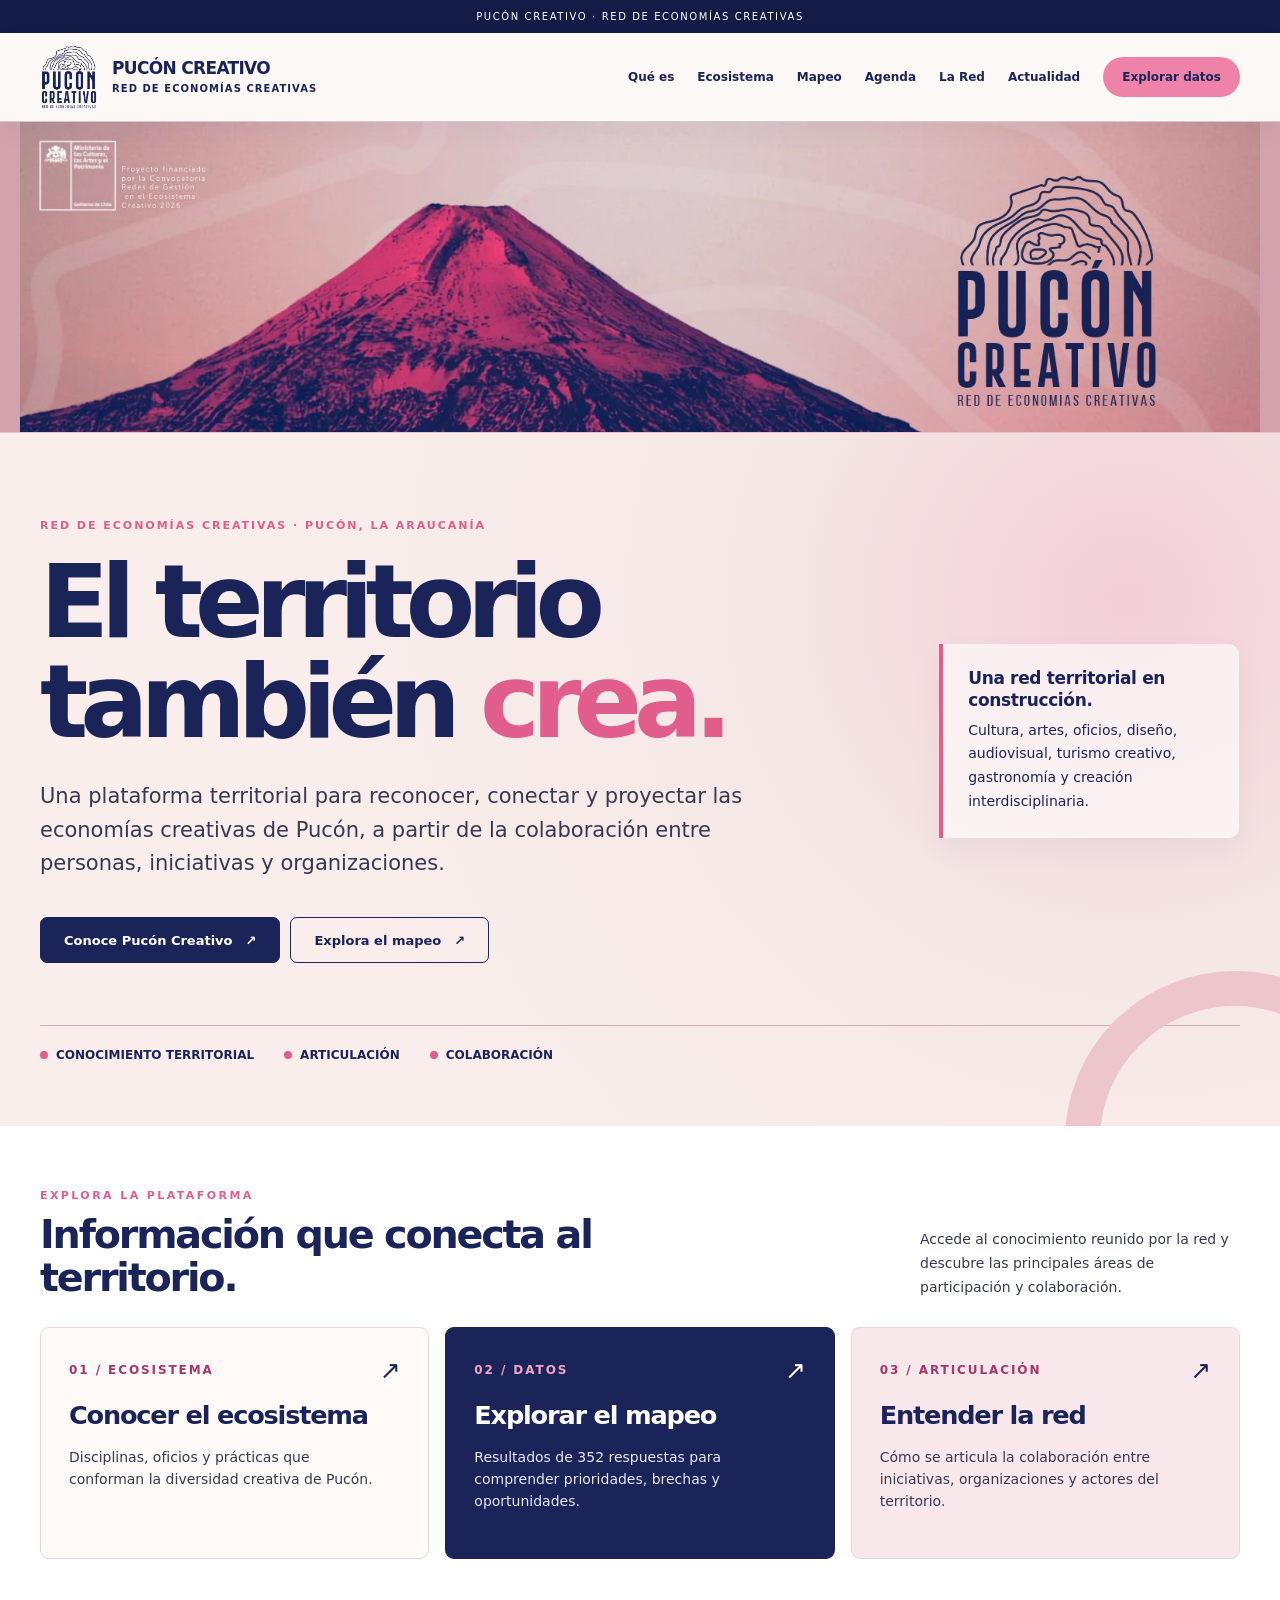
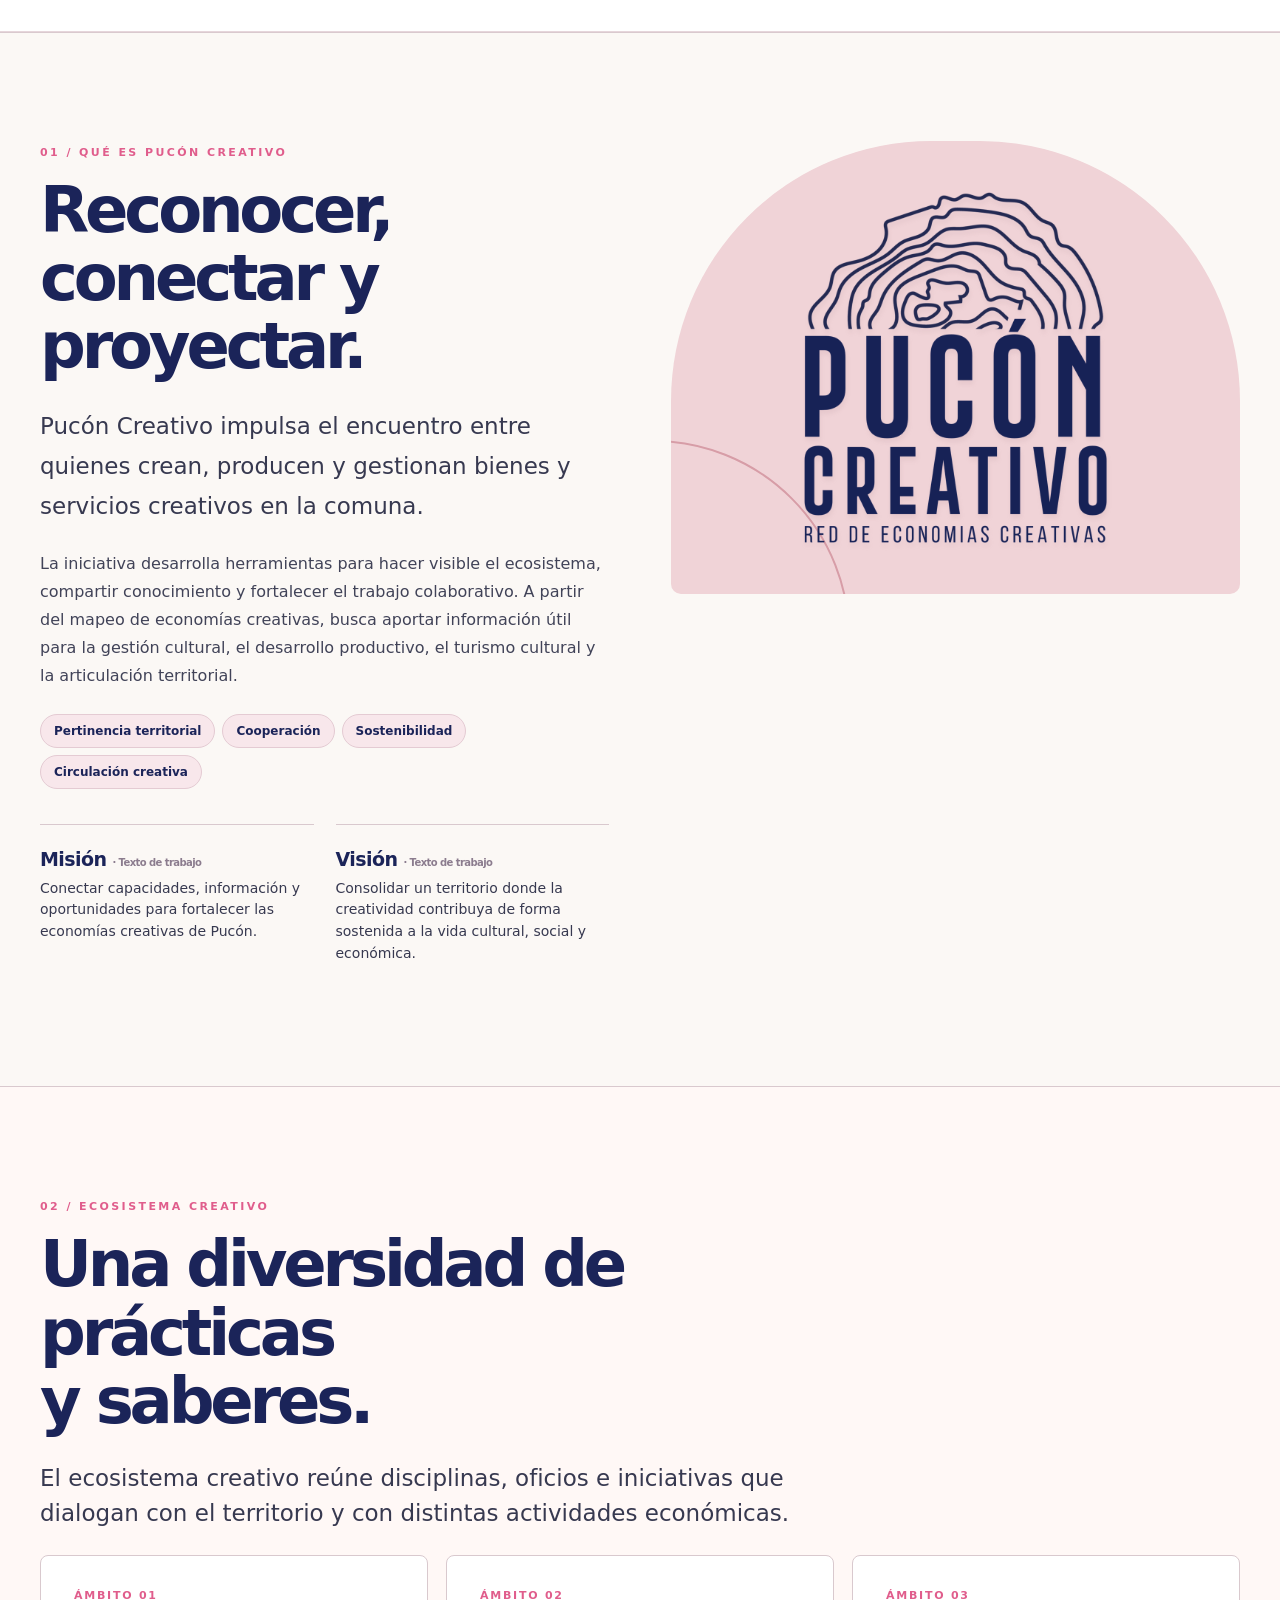
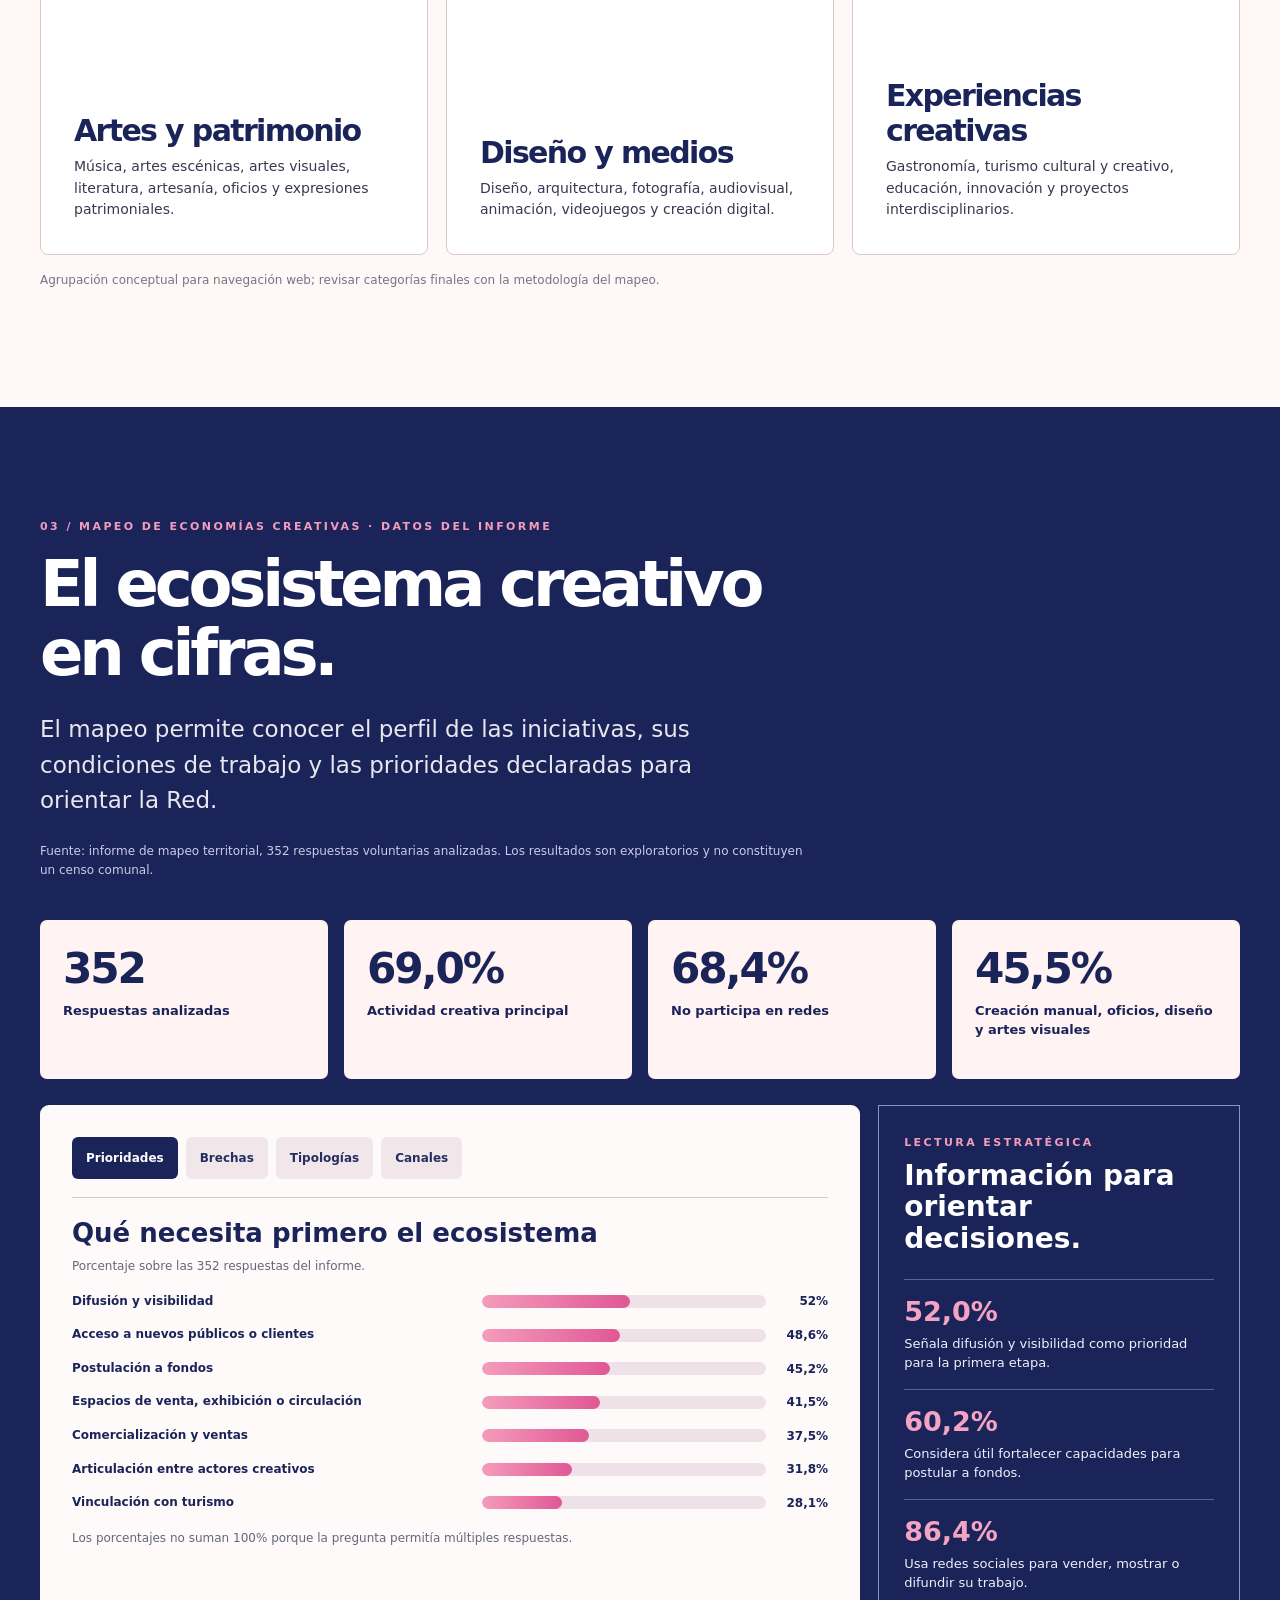
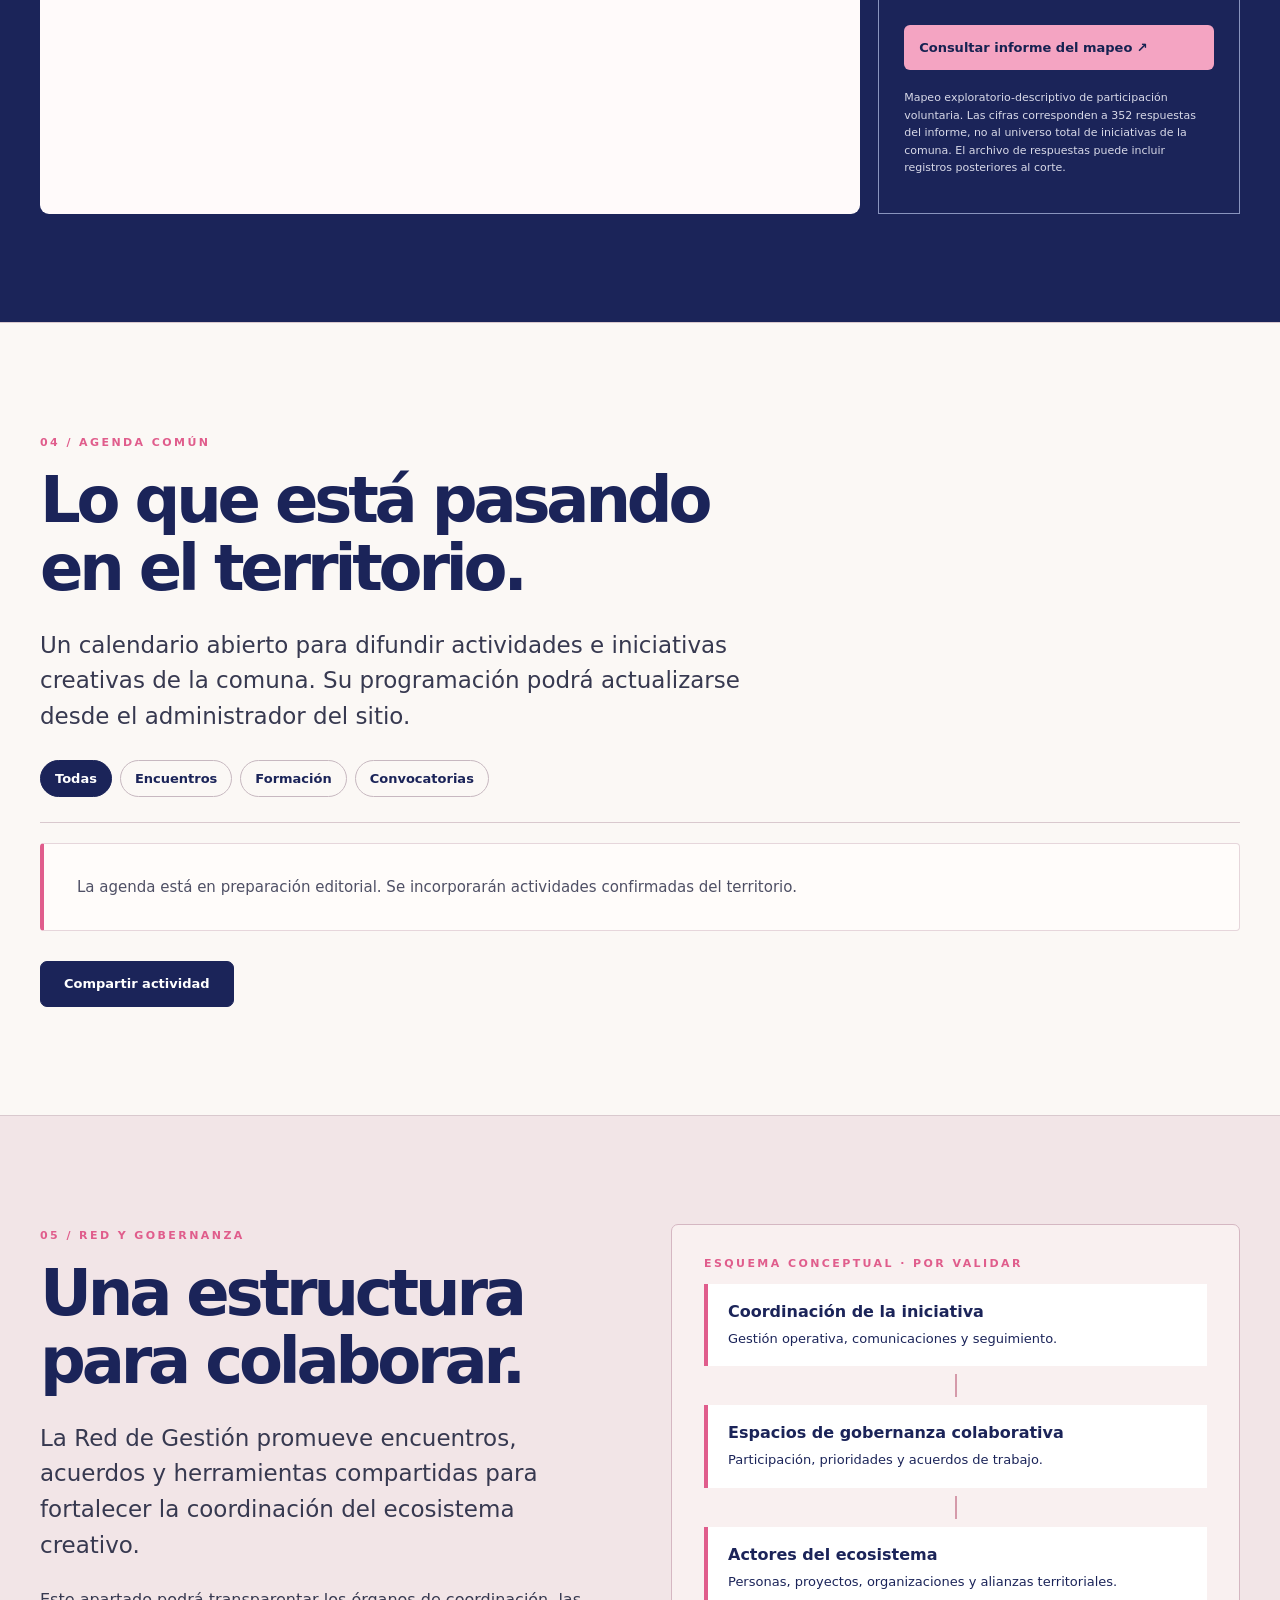
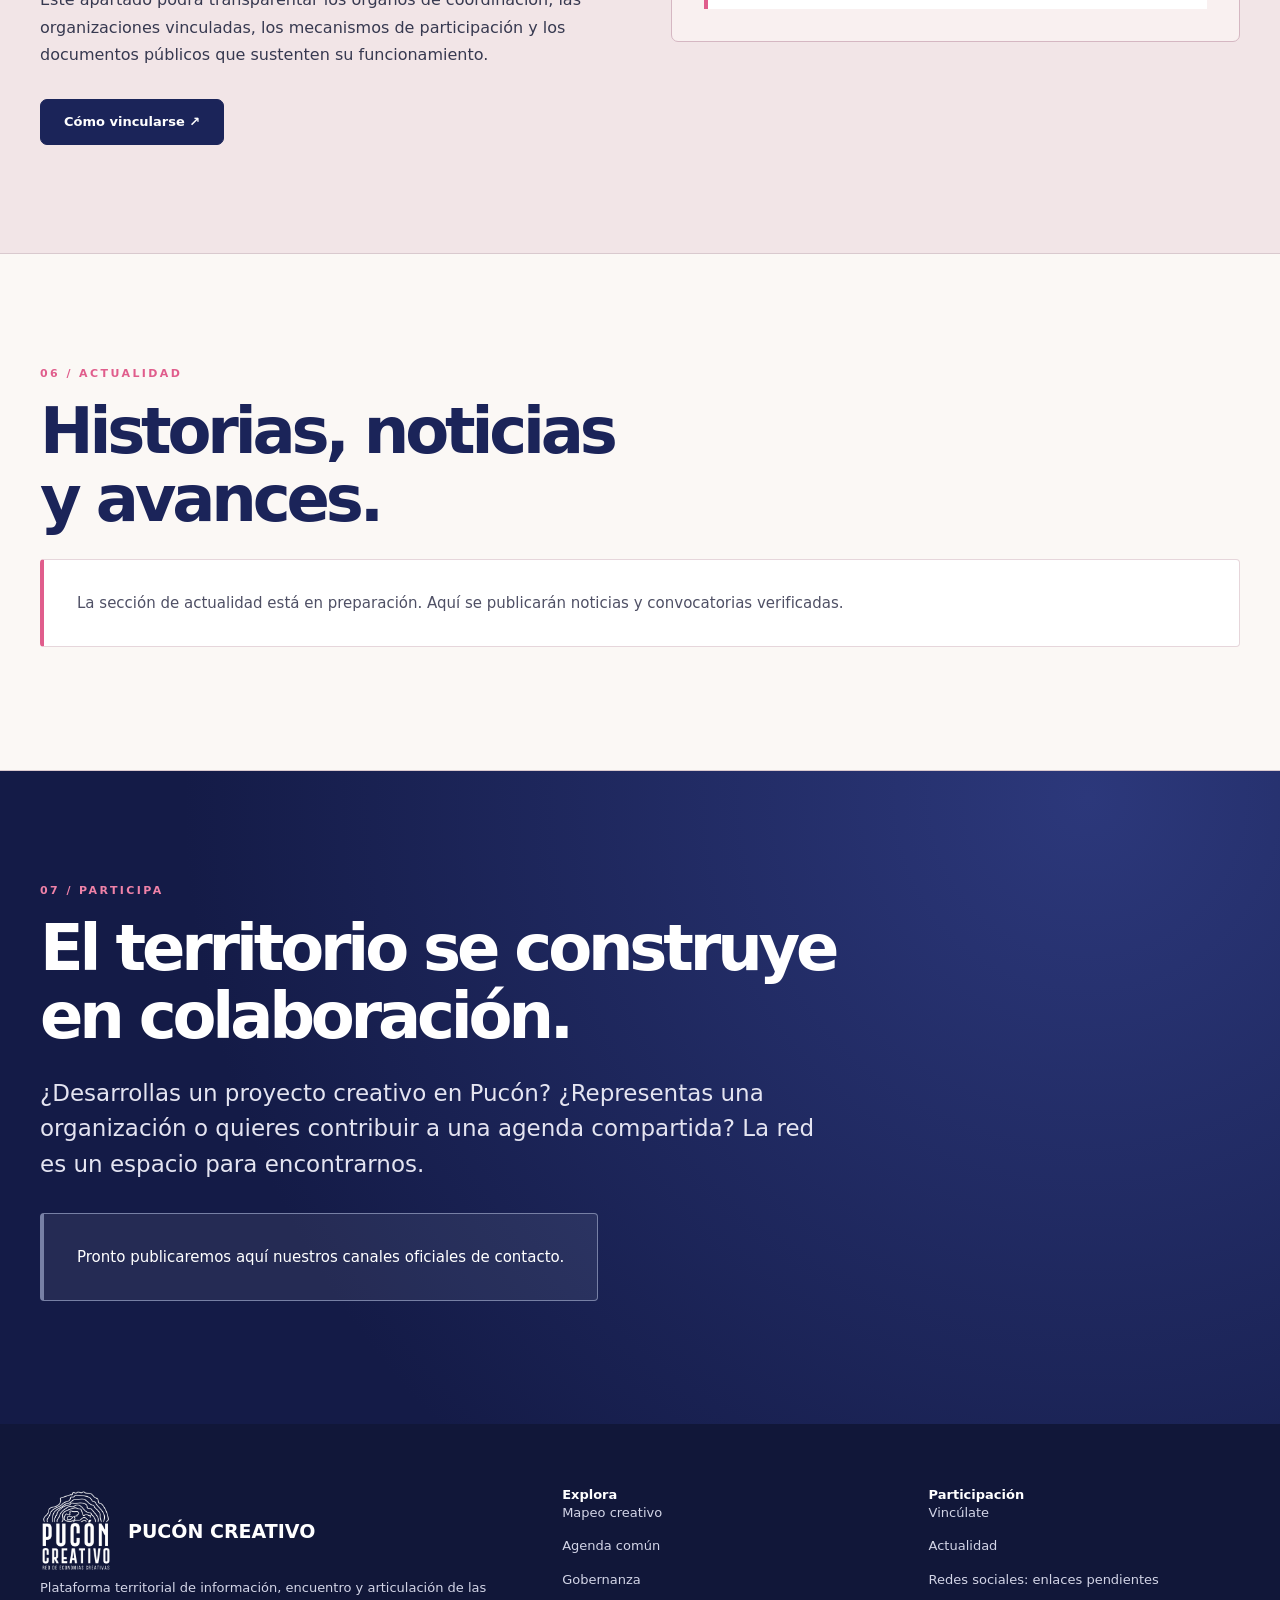
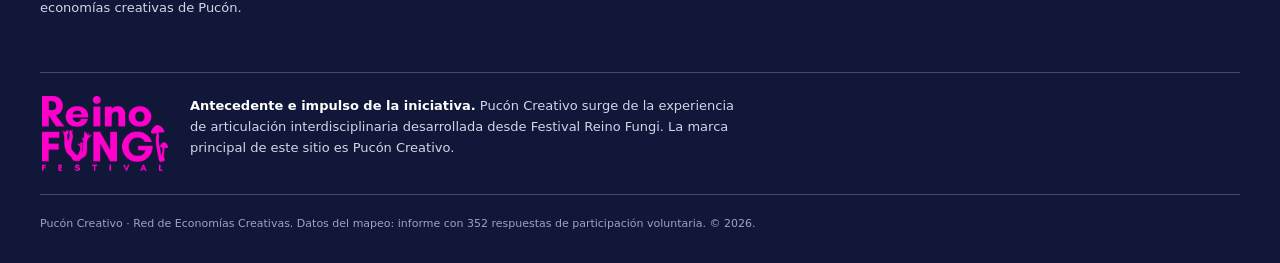
==== commit e5af6416: "feat(web): portada orientada a usos, SEO y accesibilidad móvil" ====
--- a/index.html
+++ b/index.html
@@ -6,6 +6,17 @@
 <meta content="width=device-width, initial-scale=1" name="viewport"/>
 <meta content="Pucón Creativo: red territorial de economías creativas, mapeo, agenda, noticias y colaboración en Pucón, La Araucanía." name="description"/>
 <title>Pucón Creativo | Red de Economías Creativas</title>
+<link rel="canonical" href="https://puconcreativo.cl/"/>
+<meta name="theme-color" content="#1b2459"/>
+<meta name="robots" content="index,follow"/>
+<meta property="og:type" content="website"/>
+<meta property="og:locale" content="es_CL"/>
+<meta property="og:site_name" content="Pucón Creativo"/>
+<meta property="og:title" content="Pucón Creativo | El territorio también crea"/>
+<meta property="og:description" content="Una red territorial para reconocer, conectar y proyectar las economías creativas de Pucón. Explora el mapeo, el ecosistema y las formas de colaboración."/>
+<meta property="og:url" content="https://puconcreativo.cl/"/>
+<meta property="og:image" content="https://puconcreativo.cl/assets/banner-pucon-creativo.jpg"/>
+<meta name="twitter:card" content="summary_large_image"/>
 <style>
 :root{--navy:#1b2459;--navyd:#141b47;--pink:#ef82a8;--pinkh:#e05d8c;--peach:#e5b6b9;--paper:#fbf8f5;--warm:#f5e7e6;--pale:#f0d3d7;--rule:#d9c9ce;--body:#373950;--white:#fff;--max:1200px;--r:14px}
 *{box-sizing:border-box}html{scroll-behavior:smooth;scroll-padding-top:94px}body{margin:0;font-family:Inter,system-ui,-apple-system,"Segoe UI",Arial,sans-serif;background:var(--paper);color:var(--body)}a{color:inherit;text-decoration:none}button{font:inherit}img{display:block;max-width:100%}h1,h2,h3,p{margin-top:0}h1,h2,h3{color:var(--navy)}.container{width:min(var(--max),calc(100% - 64px));margin:auto}.label{font-size:11px;letter-spacing:.22em;text-transform:uppercase;font-weight:800;color:var(--pinkh)}.sec{padding:90px 0;border-top:1px solid var(--rule)}.sec h2{font-size:clamp(38px,5vw,70px);font-weight:850;letter-spacing:-.065em;line-height:1.03;margin:16px 0 25px;max-width:890px}.lede{font-size:clamp(18px,2vw,23px);line-height:1.55;max-width:750px}.copy{font-size:16px;line-height:1.72}.grid-2{display:grid;grid-template-columns:1fr 1fr;gap:62px;align-items:start}.grid-3{display:grid;grid-template-columns:repeat(3,minmax(0,1fr));gap:18px}.cta{display:inline-flex;align-items:center;gap:10px;background:var(--navy);color:white;border-radius:999px;padding:13px 20px;font-size:13px;font-weight:800;border:1px solid var(--navy);transition:.2s}.cta:hover{background:var(--navyd);transform:translateY(-1px)}.cta.outline{background:transparent;color:var(--navy)}.cta.pink{background:var(--pink);border-color:var(--pink);color:var(--navy)}.top-note{padding:9px 20px;background:var(--navyd);color:#fff;text-align:center;font-size:11px;letter-spacing:.08em}header{position:sticky;top:0;z-index:50;background:#fbf8f5ef;border-bottom:1px solid var(--rule);backdrop-filter:blur(12px)}nav{width:min(var(--max),calc(100% - 64px));margin:auto;display:flex;align-items:center;justify-content:space-between;gap:18px;min-height:83px}.brand{display:flex;gap:14px;align-items:center;color:var(--navy);font-size:17px;font-weight:900;letter-spacing:-.055em;line-height:1}.brand img{width:58px;height:69px;object-fit:contain}.brand small{font-size:10px;letter-spacing:.12em;display:block;margin-top:7px;font-weight:700}.links{display:flex;align-items:center;gap:23px}.links a{font-size:12px;font-weight:750;color:var(--navy)}.links a:hover{color:var(--pinkh)}.links .nav-cta{background:var(--navy);color:#fff;padding:12px 16px;border-radius:50px}.hamburger{display:none;border:1px solid var(--rule);border-radius:12px;background:#fff;color:var(--navy);padding:10px 13px;font-weight:800;cursor:pointer}
@@ -53,15 +64,18 @@
 #noticias-edicion .news .leer-mas{font-size:12px;font-weight:800;color:var(--navy);text-decoration:underline;text-underline-offset:4px;margin-top:auto}
 #participa .mensaje-vacio{color:#dfdceb}
 #contacto-edicion{display:flex;flex-wrap:wrap;align-items:center;gap:12px}
-</style></head>
+</style>
+<link rel="stylesheet" href="assets/experiencia-v2.css"/>
+</head>
 <body>
+<a class="skip-link" href="#contenido">Saltar al contenido principal</a>
 <div class="top-note">PUCÓN CREATIVO · RED DE ECONOMÍAS CREATIVAS</div>
 <header><nav aria-label="Navegación principal">
 <a class="brand" href="#inicio"><img alt="Logo de Pucón Creativo" src="assets/logo-pucon-creativo.png"/><span>PUCÓN CREATIVO<small>RED DE ECONOMÍAS CREATIVAS</small></span></a>
-<div class="links" id="links"><a href="#somos">Qué es</a><a href="#ecosistema">Ecosistema</a><a href="#mapeo">Mapeo</a><a href="#agenda">Agenda</a><a href="#gobernanza">La Red</a><a href="#actualidad">Actualidad</a><a class="nav-cta" href="#participa">Participa</a></div>
+<div class="links" id="links"><a href="#somos">Qué es</a><a href="#ecosistema">Ecosistema</a><a href="#mapeo">Mapeo</a><a href="#agenda">Agenda</a><a href="#gobernanza">La Red</a><a href="#actualidad">Actualidad</a><a class="nav-cta" href="#mapeo">Explorar datos</a></div>
 <button aria-controls="links" aria-expanded="false" aria-label="Abrir menú" class="hamburger" id="menu-toggle" type="button">☰ Menú</button>
 </nav></header>
-<main>
+<main id="contenido">
 <section aria-label="Portada" id="inicio">
 <div class="banner"><img alt="Gráfica oficial Pucón Creativo con el volcán Rukapillán y logo institucional de proyecto financiado por el Ministerio de las Culturas" src="assets/banner-pucon-creativo.jpg"/></div>
 <div class="hero-intro"><div class="container hero-flex"><div>
@@ -71,6 +85,29 @@
 <div class="actions"><a class="cta" href="#somos">Conoce Pucón Creativo <span aria-hidden="true">↗</span></a><a class="cta outline" href="#mapeo">Explora el mapeo <span aria-hidden="true">↗</span></a></div>
 </div><aside class="hero-aside"><strong>Una red territorial en construcción.</strong> Cultura, artes, oficios, diseño, audiovisual, turismo creativo, gastronomía y creación interdisciplinaria.</aside></div>
 <div class="container stat-line"><span><b></b> CONOCIMIENTO TERRITORIAL</span><span><b></b> ARTICULACIÓN</span><span><b></b> COLABORACIÓN</span></div></div>
+</section>
+
+<section class="rutas" id="explora" aria-labelledby="rutas-titulo">
+<div class="container">
+  <div class="rutas-intro">
+    <div><span class="label">EXPLORA LA PLATAFORMA</span><h2 id="rutas-titulo">Información que conecta al territorio.</h2></div>
+    <p>Accede al conocimiento reunido por la red y descubre las principales áreas de participación y colaboración.</p>
+  </div>
+  <div class="rutas-grid">
+    <a class="ruta" href="#ecosistema">
+      <span class="ruta-head"><span class="ruta-num">01 / ECOSISTEMA</span><span class="ruta-arrow" aria-hidden="true">↗</span></span>
+      <strong>Conocer el ecosistema</strong><p>Disciplinas, oficios y prácticas que conforman la diversidad creativa de Pucón.</p>
+    </a>
+    <a class="ruta" href="#mapeo">
+      <span class="ruta-head"><span class="ruta-num">02 / DATOS</span><span class="ruta-arrow" aria-hidden="true">↗</span></span>
+      <strong>Explorar el mapeo</strong><p>Resultados de 352 respuestas para comprender prioridades, brechas y oportunidades.</p>
+    </a>
+    <a class="ruta" href="#gobernanza">
+      <span class="ruta-head"><span class="ruta-num">03 / ARTICULACIÓN</span><span class="ruta-arrow" aria-hidden="true">↗</span></span>
+      <strong>Entender la red</strong><p>Cómo se articula la colaboración entre iniciativas, organizaciones y actores del territorio.</p>
+    </a>
+  </div>
+</div>
 </section>
 <section class="sec" id="somos"><div class="container grid-2">
 <div class="text-block"><span class="label">01 / QUÉ ES PUCÓN CREATIVO</span><h2>Reconocer, conectar y proyectar.</h2>
@@ -90,6 +127,7 @@
 <section class="sec data evidence" id="mapeo"><div class="container">
 <span class="label">03 / MAPEO DE ECONOMÍAS CREATIVAS · DATOS DEL INFORME</span>
 <h2>El ecosistema creativo<br/>en cifras.</h2><p class="lede">El mapeo permite conocer el perfil de las iniciativas, sus condiciones de trabajo y las prioridades declaradas para orientar la Red.</p>
+<p class="data-provenance">Fuente: informe de mapeo territorial, 352 respuestas voluntarias analizadas. Los resultados son exploratorios y no constituyen un censo comunal.</p>
 <div class="ev-kpis"><article><strong>352</strong><span>Respuestas analizadas</span></article><article><strong>69,0%</strong><span>Actividad creativa principal</span></article><article><strong>68,4%</strong><span>No participa en redes</span></article><article><strong>45,5%</strong><span>Creación manual, oficios, diseño y artes visuales</span></article></div>
 <div class="ev-layout"><div class="ev-chart"><div aria-label="Gráficas del mapeo" class="ev-tabs" role="tablist"><button aria-selected="true" class="ev-tab active" data-show="prioridades" role="tab" type="button">Prioridades</button><button aria-selected="false" class="ev-tab" data-show="brechas" role="tab" type="button">Brechas</button><button aria-selected="false" class="ev-tab" data-show="tipologias" role="tab" type="button">Tipologías</button><button aria-selected="false" class="ev-tab" data-show="canales" role="tab" type="button">Canales</button></div><article class="ev-panel" data-panel="prioridades"><h3>Qué necesita primero el ecosistema</h3><p class="ev-intro">Porcentaje sobre las 352 respuestas del informe.</p><div class="ev-row"><span class="ev-name">Difusión y visibilidad</span><div class="ev-track"><i style="width:52%"></i></div><b>52%</b></div><div class="ev-row"><span class="ev-name">Acceso a nuevos públicos o clientes</span><div class="ev-track"><i style="width:48.6%"></i></div><b>48,6%</b></div><div class="ev-row"><span class="ev-name">Postulación a fondos</span><div class="ev-track"><i style="width:45.2%"></i></div><b>45,2%</b></div><div class="ev-row"><span class="ev-name">Espacios de venta, exhibición o circulación</span><div class="ev-track"><i style="width:41.5%"></i></div><b>41,5%</b></div><div class="ev-row"><span class="ev-name">Comercialización y ventas</span><div class="ev-track"><i style="width:37.5%"></i></div><b>37,5%</b></div><div class="ev-row"><span class="ev-name">Articulación entre actores creativos</span><div class="ev-track"><i style="width:31.8%"></i></div><b>31,8%</b></div><div class="ev-row"><span class="ev-name">Vinculación con turismo</span><div class="ev-track"><i style="width:28.1%"></i></div><b>28,1%</b></div><p class="ev-foot">Los porcentajes no suman 100% porque la pregunta permitía múltiples respuestas.</p></article><article class="ev-panel" data-panel="brechas" hidden=""><h3>Dificultades declaradas</h3><p class="ev-intro">Porcentaje sobre las 352 respuestas del informe.</p><div class="ev-row"><span class="ev-name">Acceso a públicos o clientes</span><div class="ev-track"><i style="width:45.7%"></i></div><b>45,7%</b></div><div class="ev-row"><span class="ev-name">Difusión</span><div class="ev-track"><i style="width:45.2%"></i></div><b>45,2%</b></div><div class="ev-row"><span class="ev-name">Espacios de exhibición o venta</span><div class="ev-track"><i style="width:42.6%"></i></div><b>42,6%</b></div><div class="ev-row"><span class="ev-name">Redes de colaboración</span><div class="ev-track"><i style="width:41.8%"></i></div><b>41,8%</b></div><div class="ev-row"><span class="ev-name">Continuidad durante el año</span><div class="ev-track"><i style="width:38.9%"></i></div><b>38,9%</b></div><div class="ev-row"><span class="ev-name">Comercialización</span><div class="ev-track"><i style="width:37.2%"></i></div><b>37,2%</b></div><div class="ev-row"><span class="ev-name">Vinculación con turismo</span><div class="ev-track"><i style="width:31.8%"></i></div><b>31,8%</b></div><p class="ev-foot">Los porcentajes no suman 100% porque la pregunta permitía múltiples respuestas.</p></article><article class="ev-panel" data-panel="tipologias" hidden=""><h3>Tipologías de iniciativas</h3><p class="ev-intro">Porcentaje sobre las 352 respuestas del informe.</p><div class="ev-row"><span class="ev-name">Creación manual, oficios, diseño y artes visuales</span><div class="ev-track"><i style="width:45.5%"></i></div><b>45,5%</b></div><div class="ev-row"><span class="ev-name">Música, artes escénicas y programación en vivo</span><div class="ev-track"><i style="width:16.5%"></i></div><b>16,5%</b></div><div class="ev-row"><span class="ev-name">Servicios creativos, audiovisual y nuevos medios</span><div class="ev-track"><i style="width:11.9%"></i></div><b>11,9%</b></div><div class="ev-row"><span class="ev-name">Educación, mediación y formación</span><div class="ev-track"><i style="width:8.8%"></i></div><b>8,8%</b></div><div class="ev-row"><span class="ev-name">Gastronomía creativa</span><div class="ev-track"><i style="width:6.5%"></i></div><b>6,5%</b></div><div class="ev-row"><span class="ev-name">Turismo creativo y patrimonio</span><div class="ev-track"><i style="width:5.7%"></i></div><b>5,7%</b></div><div class="ev-row"><span class="ev-name">Arquitectura y diseño territorial</span><div class="ev-track"><i style="width:3.1%"></i></div><b>3,1%</b></div><div class="ev-row"><span class="ev-name">Gestión y apoyo al ecosistema</span><div class="ev-track"><i style="width:2%"></i></div><b>2%</b></div><p class="ev-foot">Clasificación integrada elaborada en el informe.</p></article><article class="ev-panel" data-panel="canales" hidden=""><h3>Canales de venta y difusión</h3><p class="ev-intro">Porcentaje sobre las 352 respuestas del informe.</p><div class="ev-row"><span class="ev-name">Redes sociales</span><div class="ev-track"><i style="width:86.4%"></i></div><b>86,4%</b></div><div class="ev-row"><span class="ev-name">Boca a boca</span><div class="ev-track"><i style="width:59.4%"></i></div><b>59,4%</b></div><div class="ev-row"><span class="ev-name">Eventos, festivales y encuentros</span><div class="ev-track"><i style="width:35.4%"></i></div><b>35,4%</b></div><div class="ev-row"><span class="ev-name">Ferias o mercados</span><div class="ev-track"><i style="width:30.7%"></i></div><b>30,7%</b></div><div class="ev-row"><span class="ev-name">Encargos directos</span><div class="ev-track"><i style="width:27.8%"></i></div><b>27,8%</b></div><div class="ev-row"><span class="ev-name">Página web</span><div class="ev-track"><i style="width:27.5%"></i></div><b>27,5%</b></div><div class="ev-row"><span class="ev-name">Hoteles, restaurantes o servicios turísticos</span><div class="ev-track"><i style="width:12.8%"></i></div><b>12,8%</b></div><div class="ev-row"><span class="ev-name">Agencias o turoperadores</span><div class="ev-track"><i style="width:3.8%"></i></div><b>3,8%</b></div><p class="ev-foot">Los porcentajes no suman 100% porque la pregunta permitía múltiples respuestas.</p></article></div>
 <aside class="ev-aside"><span class="label">LECTURA ESTRATÉGICA</span><h3>Información para orientar decisiones.</h3>
@@ -101,11 +139,11 @@
 </aside></div></div></section>
 <section class="sec agenda" id="agenda"><div class="container"><span class="label">04 / AGENDA COMÚN</span><h2>Lo que está pasando<br/>en el territorio.</h2><p class="lede">Un calendario abierto para difundir actividades e iniciativas creativas de la comuna. Su programación podrá actualizarse desde el administrador del sitio.</p>
 <div aria-label="Filtrar tipos de actividades" class="switcher" role="group"><button aria-pressed="true" class="filter" data-category="all">Todas</button><button aria-pressed="false" class="filter" data-category="encuentros">Encuentros</button><button aria-pressed="false" class="filter" data-category="formacion">Formación</button><button aria-pressed="false" class="filter" data-category="convocatorias">Convocatorias</button></div>
-<div class="events" id="agenda-edicion"><p class="mensaje-vacio">La agenda común se está preparando. Pronto encontrarás aquí las actividades que comparten las iniciativas del territorio.</p></div>
+<div class="events" id="agenda-edicion" aria-live="polite"><p class="mensaje-vacio">La agenda está en preparación editorial. Aquí se publicarán actividades confirmadas por las iniciativas del territorio.</p></div>
 <div class="actions"><a class="cta" href="#participa">Compartir actividad</a></div>
 </div></section>
 <section class="sec govern" id="gobernanza"><div class="container grid-2"><div><span class="label">05 / RED Y GOBERNANZA</span><h2>Una estructura para colaborar.</h2><p class="lede">La Red de Gestión promueve encuentros, acuerdos y herramientas compartidas para fortalecer la coordinación del ecosistema creativo.</p><p class="copy">Este apartado podrá transparentar los órganos de coordinación, las organizaciones vinculadas, los mecanismos de participación y los documentos públicos que sustenten su funcionamiento.</p><div class="actions"><a class="cta" href="#participa">Cómo vincularse ↗</a></div></div><div class="govern-box"><span class="label">ESQUEMA CONCEPTUAL · POR VALIDAR</span><div class="gov-node"><strong>Coordinación de la iniciativa</strong><p>Gestión operativa, comunicaciones y seguimiento.</p></div><div class="gline"></div><div class="gov-node"><strong>Espacios de gobernanza colaborativa</strong><p>Participación, prioridades y acuerdos de trabajo.</p></div><div class="gline"></div><div class="gov-node"><strong>Actores del ecosistema</strong><p>Personas, proyectos, organizaciones y alianzas territoriales.</p></div></div></div></section>
-<section class="sec" id="actualidad"><div class="container"><span class="label">06 / ACTUALIDAD</span><h2>Historias, noticias<br/>y avances.</h2><div class="grid-3" id="noticias-edicion"><p class="mensaje-vacio">Pronto publicaremos noticias, convocatorias y avances de Pucón Creativo.</p></div></div></section>
+<section class="sec" id="actualidad"><div class="container"><span class="label">06 / ACTUALIDAD</span><h2>Historias, noticias<br/>y avances.</h2><div class="grid-3" id="noticias-edicion" aria-live="polite"><p class="mensaje-vacio">La sección de actualidad está en preparación. Publicaremos información verificada sobre iniciativas, convocatorias y trabajo de la red.</p></div></div></section>
 <section class="sec join" id="participa"><div class="container"><span class="label">07 / PARTICIPA</span><h2>El territorio se construye<br/>en colaboración.</h2><p class="lede">¿Desarrollas un proyecto creativo en Pucón? ¿Representas una organización o quieres contribuir a una agenda compartida? La red es un espacio para encontrarnos.</p><div class="actions" id="contacto-edicion"><p class="mensaje-vacio">Pronto publicaremos aquí nuestros canales oficiales de contacto.</p></div></div></section>
 </main>
 <footer><div class="container"><div class="footer-grid"><div><div class="footer-name"><img alt="Pucón Creativo" src="assets/logo-pucon-creativo.png"/><span>PUCÓN CREATIVO</span></div><p>Plataforma territorial de información, encuentro y articulación de las economías creativas de Pucón.</p></div><div><strong>Explora</strong><p><a href="#mapeo">Mapeo creativo</a></p><p><a href="#agenda">Agenda común</a></p><p><a href="#gobernanza">Gobernanza</a></p></div><div><strong>Participación</strong><p><a href="#participa">Vincúlate</a></p><p><a href="#actualidad">Actualidad</a></p><p>Redes sociales: enlaces pendientes</p></div></div>
@@ -116,12 +154,39 @@
 (function(){
  const toggle=document.getElementById('menu-toggle'),links=document.getElementById('links');
  toggle.addEventListener('click',()=>{const open=links.classList.toggle('open');toggle.setAttribute('aria-expanded',open?'true':'false');toggle.textContent=open?'✕ Cerrar':'☰ Menú'});
- document.querySelectorAll('.links a').forEach(a=>a.addEventListener('click',()=>{links.classList.remove('open');toggle.setAttribute('aria-expanded','false');toggle.textContent='☰ Menú'}));
+ function closeMenu(){links.classList.remove('open');toggle.setAttribute('aria-expanded','false');toggle.textContent='☰ Menú';}
+ document.querySelectorAll('.links a').forEach(a=>a.addEventListener('click',closeMenu));
+ document.addEventListener('keydown',e=>{if(e.key==='Escape' && links.classList.contains('open')){closeMenu();toggle.focus();}});
+ document.addEventListener('click',e=>{if(links.classList.contains('open')&&!links.contains(e.target)&&!toggle.contains(e.target))closeMenu();});
  const filters=document.querySelectorAll('.filter'), events=document.querySelectorAll('.event');
  filters.forEach(f=>f.addEventListener('click',()=>{const category=f.dataset.category;filters.forEach(b=>b.setAttribute('aria-pressed',b===f?'true':'false'));events.forEach(e=>{e.hidden=category!=='all' && e.dataset.category!==category;});}));
 })();
 </script>
-<script>document.querySelectorAll(".ev-tab").forEach(b=>{b.addEventListener("click",()=>{const id=b.dataset.show;document.querySelectorAll(".ev-tab").forEach(t=>{let on=t===b;t.classList.toggle("active",on);t.setAttribute("aria-selected",String(on))});document.querySelectorAll(".ev-panel").forEach(p=>p.hidden=p.dataset.panel!==id)})})</script><script>(async function(){
+<script>
+(function(){
+ const tabs=[...document.querySelectorAll(".ev-tab")],panels=[...document.querySelectorAll(".ev-panel")];
+ function activate(tab,focus=false){
+  const id=tab.dataset.show;
+  tabs.forEach(t=>{const on=t===tab;t.classList.toggle("active",on);t.setAttribute("aria-selected",String(on));t.tabIndex=on?0:-1;});
+  panels.forEach(p=>p.hidden=p.dataset.panel!==id);
+  if(focus)tab.focus();
+ }
+ tabs.forEach((t,i)=>{
+  const id="mapeo-tab-"+t.dataset.show, panel=document.querySelector('.ev-panel[data-panel="'+t.dataset.show+'"]');
+  t.id=id;t.setAttribute("aria-controls","mapeo-panel-"+t.dataset.show);
+  if(panel){panel.id="mapeo-panel-"+t.dataset.show;panel.setAttribute("role","tabpanel");panel.setAttribute("aria-labelledby",id);panel.tabIndex=0;}
+  t.addEventListener("click",()=>activate(t));
+  t.addEventListener("keydown",e=>{
+   const key=e.key;
+   if(!["ArrowRight","ArrowLeft","Home","End"].includes(key))return;
+   e.preventDefault();
+   const n=key==="Home"?0:key==="End"?tabs.length-1:(i+(key==="ArrowRight"?1:-1)+tabs.length)%tabs.length;
+   activate(tabs[n],true);
+  });
+ });
+ if(tabs.length)activate(tabs[0]);
+})();
+</script><script>(async function(){
   function safeUrl(url){
     if(typeof url!=='string') return null;
     try { const u=new URL(url,window.location.origin); if(u.protocol==='https:'||u.protocol==='http:') return u.href; } catch(_){ }
@@ -152,7 +217,7 @@
         let link=safeUrl(x.enlace);if(link){const a=el('a','','Más información ↗');a.href=link;a.target='_blank';a.rel='noopener noreferrer';a.style.textDecoration='underline';main.append(a)}
         article.append(main);article.append(el('div','right',x.lugar||''));parent.append(article);
       }
-      if(!visibles.length)parent.append(el('p','mensaje-vacio','La agenda común se está preparando. Pronto encontrarás aquí las actividades del territorio.'));
+      if(!visibles.length)parent.append(el('p','mensaje-vacio','La agenda está en preparación editorial. Se incorporarán actividades confirmadas del territorio.'));
       const filters=document.querySelectorAll('.filter');filters.forEach(f=>f.addEventListener('click',()=>{const cat=f.dataset.category;parent.querySelectorAll('.event').forEach(a=>a.hidden=cat!=='all'&&a.dataset.category!==cat)}));
     }
   }catch(e){console.warn('Sin agenda editable',e)}
@@ -165,7 +230,7 @@
         card.append(visual);card.append(el('small','',x.fecha||'Actualidad'));card.append(el('h3','',x.titulo));card.append(el('p','',x.resumen||''));
         const a=el('a','leer-mas','Leer noticia ↗');a.href='noticia.html?slug='+encodeURIComponent(x.slug);card.append(a);parent.append(card);
       }
-      if(!visibles.length)parent.append(el('p','mensaje-vacio','Pronto publicaremos noticias, convocatorias y avances de Pucón Creativo.'));
+      if(!visibles.length)parent.append(el('p','mensaje-vacio','La sección de actualidad está en preparación. Aquí se publicarán noticias y convocatorias verificadas.'));
     }
   }catch(e){console.warn('Sin noticias editables',e)}
 })();
--- a/assets/experiencia-v2.css
+++ b/assets/experiencia-v2.css
@@ -0,0 +1,149 @@
+/* Pucón Creativo — evolución editorial y de experiencia
+   Capa sobre el sistema visual existente. Identidad gráfica original preservada. */
+
+:root {
+  --ink-strong:#1b2459;
+  --paper-soft:#fffaf8;
+  --accent-soft:#fce8ee;
+  --edge-soft:#e6d6db;
+}
+
+html { scroll-padding-top:108px }
+body { -webkit-font-smoothing:antialiased; text-rendering:optimizeLegibility }
+a,button { -webkit-tap-highlight-color:transparent }
+a:focus-visible,button:focus-visible { outline:3px solid #b42667;outline-offset:4px }
+[hidden] { display:none!important }
+.skip-link {position:fixed;left:14px;top:-100px;z-index:1000;background:#fff;color:var(--navy);font-weight:800;padding:12px 18px;border:2px solid var(--navy);border-radius:6px}
+.skip-link:focus {top:12px}
+.container {max-width:1220px}
+.top-note {letter-spacing:.16em;font-size:10px;padding:11px 20px}
+header {box-shadow:0 9px 25px #1b24590a}
+nav {min-height:88px}
+.brand {letter-spacing:-.04em}
+.brand small {letter-spacing:.105em}
+.links a {position:relative}
+.links a:not(.nav-cta)::after {content:"";position:absolute;height:2px;background:var(--pinkh);bottom:-7px;left:0;width:0;transition:width .2s}
+.links a:hover::after,.links a:focus-visible::after {width:100%}
+.links .nav-cta {background:var(--pink);color:#1b2459;padding:13px 19px}
+.links .nav-cta:hover {background:#f4a6c0;color:var(--navy)}
+.banner img {max-height:310px;height:auto;object-fit:contain;aspect-ratio:auto}
+.hero-intro {
+  padding:86px 0 64px;
+  background:radial-gradient(circle at 88% 24%,#f2ced6 0,#f5e7e6 29%,#f9eeeb 67%);
+}
+.hero-flex {grid-template-columns:minmax(0,1.65fr) minmax(230px,.6fr);gap:72px;align-items:center}
+.hero-intro .label {font-size:11px;letter-spacing:.18em}
+.hero-intro h1 {font-size:clamp(58px,7.9vw,106px);max-width:880px;letter-spacing:-.08em;margin:20px 0 28px}
+.hero-intro p {max-width:710px}
+.hero-aside {max-width:300px;background:#ffffff9c;border-left:4px solid var(--pinkh);border-radius:0 10px 10px 0;padding:24px 25px;font-size:14px;box-shadow:0 12px 30px #1b24590c}
+.hero-aside strong {font-size:17px;line-height:1.28;letter-spacing:-.02em}
+.hero-intro .actions {margin-top:36px}
+.cta {min-height:46px;justify-content:center;gap:13px;padding:14px 23px;border-radius:7px;transition:transform .18s,background .18s}
+.cta:hover {transform:translateY(-2px)}
+.cta.outline:hover {background:#fff}
+.stat-line {border-top-color:#cdaeb5;padding-top:22px;margin-top:62px}
+.stat-line b {width:8px;height:8px}
+
+/* Puertas de entrada editoriales */
+.rutas {background:#fff;border-bottom:1px solid var(--edge-soft);padding:58px 0 72px}
+.rutas-intro {display:flex;justify-content:space-between;align-items:end;gap:28px;margin-bottom:27px}
+.rutas-intro h2 {font-size:clamp(27px,3.1vw,42px);letter-spacing:-.055em;line-height:1.09;margin:10px 0 0;max-width:680px}
+.rutas-intro p {font-size:14px;line-height:1.7;max-width:320px;margin:0}
+.rutas-grid {display:grid;grid-template-columns:repeat(3,minmax(0,1fr));gap:16px}
+.ruta {display:flex;flex-direction:column;min-height:232px;gap:18px;padding:30px 28px;background:var(--paper-soft);border:1px solid var(--edge-soft);border-radius:9px;text-decoration:none;transition:transform .2s,border-color .2s,box-shadow .2s}
+.ruta:hover,.ruta:focus-visible {transform:translateY(-4px);border-color:#bf83a0;box-shadow:0 16px 36px #20285017}
+.ruta-head {display:flex;justify-content:space-between;align-items:center}
+.ruta-num {font-size:12px;font-weight:850;letter-spacing:.16em;color:#aa356a}
+.ruta-arrow {font-size:25px;color:var(--navy);line-height:1}
+.ruta strong {font-size:clamp(22px,2vw,30px);line-height:1.1;letter-spacing:-.047em;color:var(--navy);font-weight:850}
+.ruta p {line-height:1.57;font-size:14px;margin:0;max-width:320px}
+.ruta:nth-child(2) {background:var(--navy);border-color:var(--navy);color:#e6e7f7}
+.ruta:nth-child(2) strong,.ruta:nth-child(2) .ruta-arrow {color:#fff}
+.ruta:nth-child(2) .ruta-num {color:#f4a4c2}
+.ruta:nth-child(3) {background:#f8e8eb}
+
+/* Lectura y composición */
+.sec {padding:108px 0}
+.sec .label {font-size:11px}
+.sec h2 {line-height:1.07}
+.copy {max-width:650px}
+.text-block .copy {color:#414358}
+.tag {border:1px solid #e4cbd3;background:#f8e7eb}
+.mission {gap:22px;margin-top:35px}
+.mission article {padding-top:23px}
+.sector {border-radius:8px;min-height:300px;padding:33px;transition:transform .2s,box-shadow .2s}
+.sector:hover {transform:translateY(-3px);box-shadow:0 14px 36px #1b245910}
+.data-panel,.evidence .ev-chart {border-radius:9px}
+.evidence .ev-kpis {gap:16px;margin:39px 0 26px}
+.evidence .ev-kpis article {min-height:159px;border-radius:7px;padding:28px 23px;background:#fff4f3}
+.evidence .ev-kpis strong {font-size:clamp(35px,3.3vw,55px)}
+.evidence .ev-kpis span {font-size:13px;font-weight:650}
+.evidence .ev-chart {padding:32px}
+.evidence .ev-panel .ev-row {margin:18px 0}
+.evidence .ev-track {height:13px}
+.evidence .ev-tabs {gap:8px}
+.evidence .ev-tab {border-radius:6px;min-height:42px}
+.evidence .ev-tab:hover {background:#e1c8d6}
+.evidence .ev-tab.active:hover {background:var(--navy)}
+.evidence .ev-link {border-radius:6px}
+.evidence .ev-link:hover {background:#ffc3d8}
+.evidence .ev-caveat {max-width:900px}
+.data-provenance {font-size:12px;line-height:1.62;color:#c9cce6;max-width:780px;margin:16px 0 0}
+.mensaje-vacio {padding:31px 33px;border:1px solid var(--edge-soft);border-left:4px solid var(--pinkh);background:#fffcfa;border-radius:4px;color:#4f5065}
+#agenda-edicion .mensaje-vacio {margin:20px 0}
+#noticias-edicion .mensaje-vacio {background:#fff;grid-column:1/-1}
+#participa .mensaje-vacio {background:#ffffff12;border-color:#7780a5;color:#fff}
+.news {border-radius:8px;overflow:hidden}
+.news-visual {min-height:178px}
+.govern-box {border-radius:7px}
+.join {padding:108px 0;background:radial-gradient(circle at 85% 4%,#2c387b,var(--navyd) 72%)}
+.join .lede {max-width:800px}
+footer a {text-underline-offset:4px}
+footer a:focus-visible {outline-color:#f4a4c2}
+.footnote {line-height:1.7}
+.footnote a {text-decoration:underline}
+@media(max-width:1000px) {
+  .links {gap:13px}
+  .hero-flex {gap:34px}
+  .rutas-grid {gap:12px}
+  .ruta {padding:24px;min-height:250px}
+}
+@media(max-width:780px) {
+  html {scroll-padding-top:94px}
+  nav {min-height:75px}
+  .banner img {max-height:270px}
+  .hero-intro {padding:53px 0 38px}
+  .hero-flex {grid-template-columns:1fr}
+  .hero-intro h1 {font-size:clamp(52px,10vw,77px)}
+  .hero-aside {max-width:100%;padding:18px 21px}
+  .stat-line {margin-top:34px;gap:16px}
+  .rutas {padding:52px 0 62px}
+  .rutas-intro {display:block}
+  .rutas-intro p {max-width:590px;margin:16px 0 0}
+  .rutas-grid {grid-template-columns:1fr}
+  .ruta {min-height:unset;padding:23px}
+  .ruta strong {font-size:27px}
+  .sec,.join {padding:76px 0}
+  .sector {min-height:215px}
+  .evidence .ev-kpis {gap:10px}
+  .evidence .ev-kpis article {min-height:143px;padding:19px 16px}
+  .evidence .ev-chart {padding:23px 18px}
+  .links.open {gap:5px}
+  .links a {padding:13px 7px;min-height:44px}
+  .links .nav-cta {text-align:center}
+  .links a:not(.nav-cta)::after {display:none}
+}
+@media(max-width:480px) {
+  .top-note {font-size:9px;letter-spacing:.08em}
+  .hero-intro h1 {font-size:clamp(49px,12vw,66px)}
+  .hero-intro .actions,.actions {gap:10px}
+  .hero-intro .actions .cta {width:100%}
+  .rutas-intro h2 {font-size:34px}
+  .rutas-grid {gap:11px}
+  .evidence .ev-kpis strong {font-size:37px}
+  .evidence .ev-kpis span {font-size:12px}
+  .mensaje-vacio {padding:22px}
+}
+@media(prefers-reduced-motion:reduce) {
+  *,*::before,*::after {scroll-behavior:auto!important;transition:none!important;animation:none!important}
+}
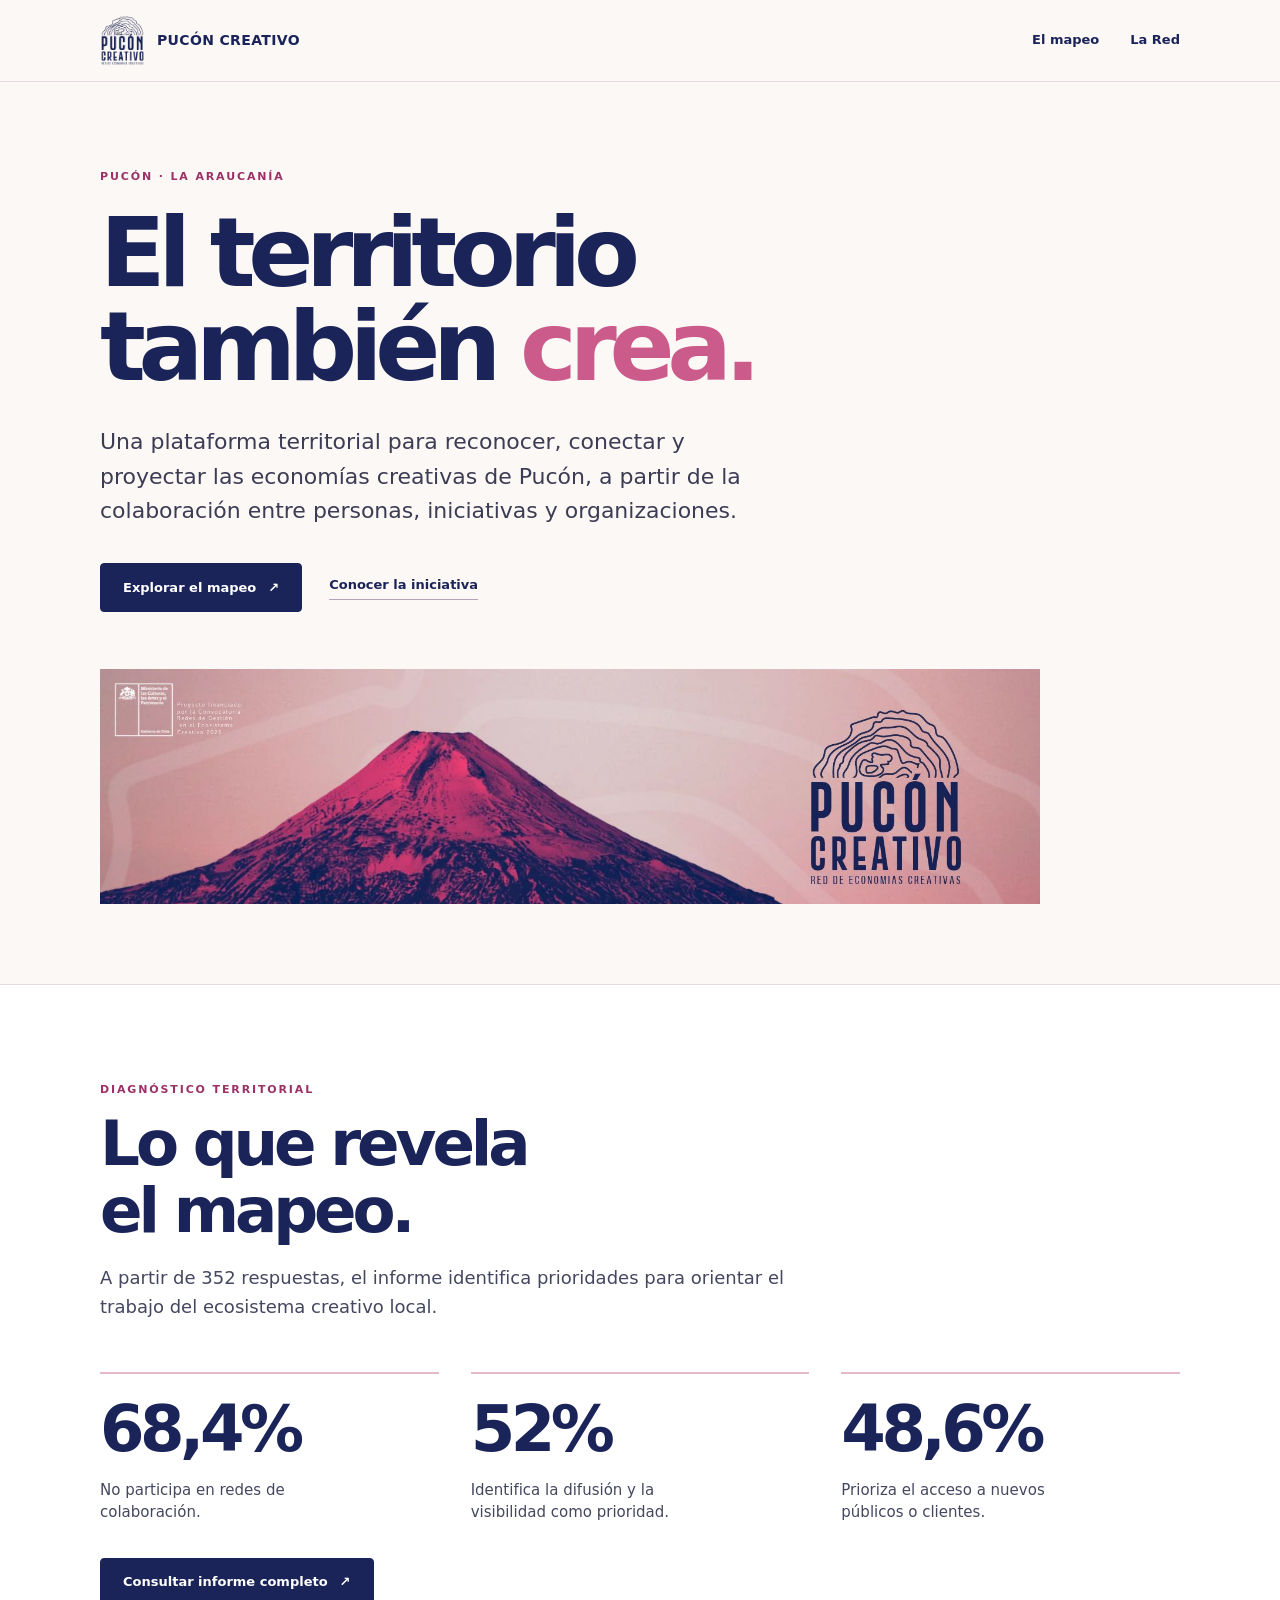
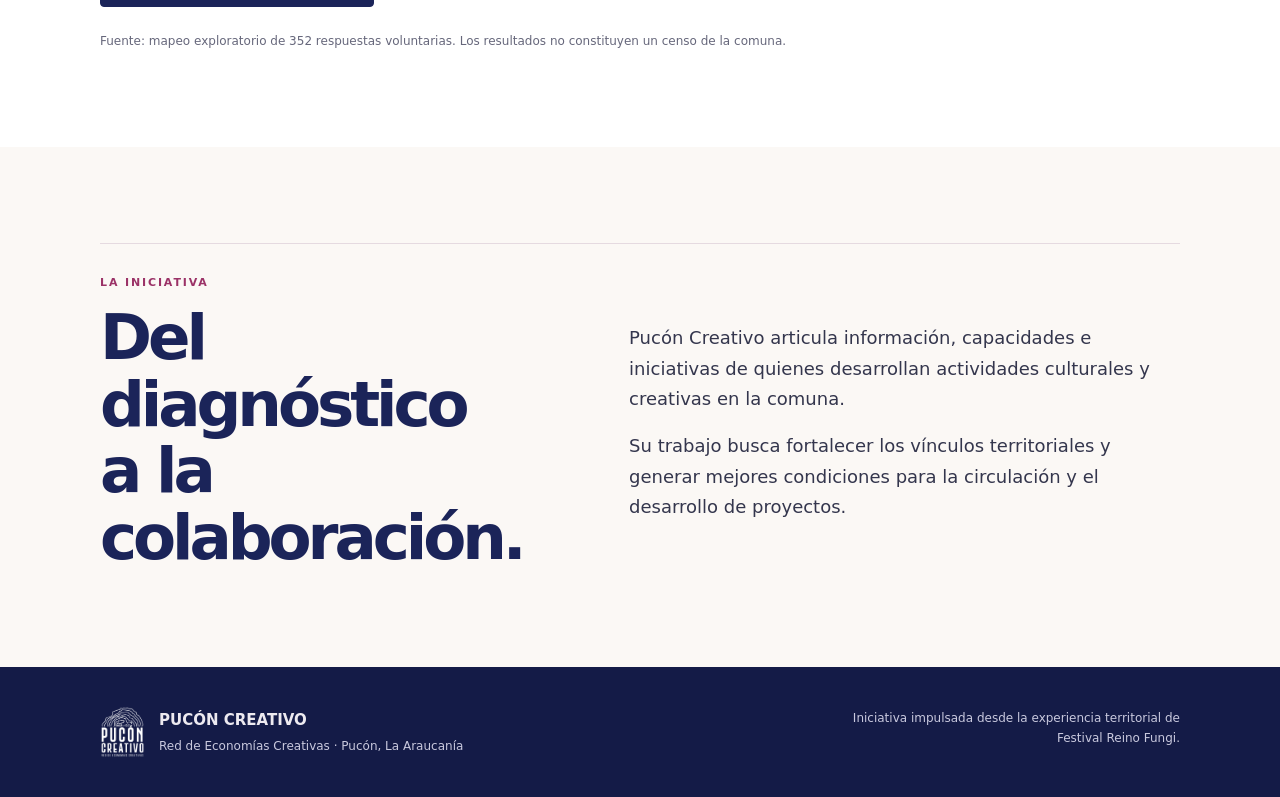
==== commit 2c53db10: "refactor(editorial): concentrar portada en mensaje, tres hallazgos y red; ocultar secciones vacías" ====
--- a/index.html
+++ b/index.html
@@ -1,237 +1,197 @@
-<!DOCTYPE html>
-
+<!doctype html>
 <html lang="es">
 <head>
-<meta charset="utf-8"/>
-<meta content="width=device-width, initial-scale=1" name="viewport"/>
-<meta content="Pucón Creativo: red territorial de economías creativas, mapeo, agenda, noticias y colaboración en Pucón, La Araucanía." name="description"/>
+<meta charset="utf-8">
+<meta name="viewport" content="width=device-width,initial-scale=1">
+<meta name="description" content="Pucón Creativo conecta información territorial y colaboración para fortalecer las economías creativas de Pucón, La Araucanía.">
+<meta name="theme-color" content="#1b2459">
+<meta name="robots" content="index,follow">
+<link rel="canonical" href="https://puconcreativo.cl/">
+<meta property="og:type" content="website">
+<meta property="og:locale" content="es_CL">
+<meta property="og:site_name" content="Pucón Creativo">
+<meta property="og:title" content="Pucón Creativo | El territorio también crea">
+<meta property="og:description" content="Conocimiento y colaboración para las economías creativas de Pucón.">
+<meta property="og:url" content="https://puconcreativo.cl/">
+<meta property="og:image" content="https://puconcreativo.cl/assets/banner-pucon-creativo.jpg">
+<meta name="twitter:card" content="summary_large_image">
+<link rel="icon" type="image/png" href="assets/logo-pucon-creativo.png">
+<link rel="stylesheet" href="assets/experiencia-v2.css">
 <title>Pucón Creativo | Red de Economías Creativas</title>
-<link rel="canonical" href="https://puconcreativo.cl/"/>
-<meta name="theme-color" content="#1b2459"/>
-<meta name="robots" content="index,follow"/>
-<meta property="og:type" content="website"/>
-<meta property="og:locale" content="es_CL"/>
-<meta property="og:site_name" content="Pucón Creativo"/>
-<meta property="og:title" content="Pucón Creativo | El territorio también crea"/>
-<meta property="og:description" content="Una red territorial para reconocer, conectar y proyectar las economías creativas de Pucón. Explora el mapeo, el ecosistema y las formas de colaboración."/>
-<meta property="og:url" content="https://puconcreativo.cl/"/>
-<meta property="og:image" content="https://puconcreativo.cl/assets/banner-pucon-creativo.jpg"/>
-<meta name="twitter:card" content="summary_large_image"/>
-<style>
-:root{--navy:#1b2459;--navyd:#141b47;--pink:#ef82a8;--pinkh:#e05d8c;--peach:#e5b6b9;--paper:#fbf8f5;--warm:#f5e7e6;--pale:#f0d3d7;--rule:#d9c9ce;--body:#373950;--white:#fff;--max:1200px;--r:14px}
-*{box-sizing:border-box}html{scroll-behavior:smooth;scroll-padding-top:94px}body{margin:0;font-family:Inter,system-ui,-apple-system,"Segoe UI",Arial,sans-serif;background:var(--paper);color:var(--body)}a{color:inherit;text-decoration:none}button{font:inherit}img{display:block;max-width:100%}h1,h2,h3,p{margin-top:0}h1,h2,h3{color:var(--navy)}.container{width:min(var(--max),calc(100% - 64px));margin:auto}.label{font-size:11px;letter-spacing:.22em;text-transform:uppercase;font-weight:800;color:var(--pinkh)}.sec{padding:90px 0;border-top:1px solid var(--rule)}.sec h2{font-size:clamp(38px,5vw,70px);font-weight:850;letter-spacing:-.065em;line-height:1.03;margin:16px 0 25px;max-width:890px}.lede{font-size:clamp(18px,2vw,23px);line-height:1.55;max-width:750px}.copy{font-size:16px;line-height:1.72}.grid-2{display:grid;grid-template-columns:1fr 1fr;gap:62px;align-items:start}.grid-3{display:grid;grid-template-columns:repeat(3,minmax(0,1fr));gap:18px}.cta{display:inline-flex;align-items:center;gap:10px;background:var(--navy);color:white;border-radius:999px;padding:13px 20px;font-size:13px;font-weight:800;border:1px solid var(--navy);transition:.2s}.cta:hover{background:var(--navyd);transform:translateY(-1px)}.cta.outline{background:transparent;color:var(--navy)}.cta.pink{background:var(--pink);border-color:var(--pink);color:var(--navy)}.top-note{padding:9px 20px;background:var(--navyd);color:#fff;text-align:center;font-size:11px;letter-spacing:.08em}header{position:sticky;top:0;z-index:50;background:#fbf8f5ef;border-bottom:1px solid var(--rule);backdrop-filter:blur(12px)}nav{width:min(var(--max),calc(100% - 64px));margin:auto;display:flex;align-items:center;justify-content:space-between;gap:18px;min-height:83px}.brand{display:flex;gap:14px;align-items:center;color:var(--navy);font-size:17px;font-weight:900;letter-spacing:-.055em;line-height:1}.brand img{width:58px;height:69px;object-fit:contain}.brand small{font-size:10px;letter-spacing:.12em;display:block;margin-top:7px;font-weight:700}.links{display:flex;align-items:center;gap:23px}.links a{font-size:12px;font-weight:750;color:var(--navy)}.links a:hover{color:var(--pinkh)}.links .nav-cta{background:var(--navy);color:#fff;padding:12px 16px;border-radius:50px}.hamburger{display:none;border:1px solid var(--rule);border-radius:12px;background:#fff;color:var(--navy);padding:10px 13px;font-weight:800;cursor:pointer}
-.banner{background:#d2a3ad;border-bottom:1px solid #e9c3c6}.banner img{width:100%;height:auto;object-fit:cover;aspect-ratio:4/1}.hero-intro{background:var(--warm);padding:62px 0 76px;position:relative;overflow:hidden}.hero-intro:after{content:"";position:absolute;width:270px;height:270px;border:35px solid #ecc6cb;border-radius:50%;right:-125px;bottom:-185px;pointer-events:none}.hero-flex{display:grid;grid-template-columns:1.55fr .6fr;gap:80px;align-items:end}.hero-intro h1{font-size:clamp(48px,7vw,96px);letter-spacing:-.075em;line-height:.99;margin:16px 0 24px;max-width:920px}.hero-intro h1 span{color:var(--pinkh)}.hero-intro p{font-size:clamp(17px,1.7vw,21px);line-height:1.6;max-width:670px}.hero-aside{border-left:2px solid var(--pinkh);padding-left:22px;font-size:13px;line-height:1.7;max-width:245px;color:var(--navy)}.hero-aside strong{display:block;font-size:14px;margin-bottom:7px}.actions{display:flex;flex-wrap:wrap;gap:10px;margin-top:30px}.stat-line{border-top:1px solid #d4aeb4;padding-top:24px;display:flex;gap:30px;flex-wrap:wrap;margin-top:50px;font-size:12px;font-weight:700;color:var(--navy)}.stat-line span{display:flex;align-items:center;gap:8px}.stat-line b{display:block;width:7px;height:7px;border-radius:50%;background:var(--pinkh)}
-.text-block p{line-height:1.75}.brand-well{min-height:430px;background:var(--pale);border-radius:260px 260px 10px 10px;display:flex;align-items:center;justify-content:center;position:relative;overflow:hidden;padding:40px 58px}.brand-well:before{content:"";position:absolute;width:390px;height:390px;border:2px solid #d79da7;border-radius:50%;left:-215px;bottom:-240px}.brand-well img{width:min(100%,325px);position:relative;filter:drop-shadow(1px 4px 2px #90697119)}.principles{display:flex;flex-wrap:wrap;gap:7px;margin:24px 0}.tag{background:#efd9dd;padding:9px 13px;border-radius:30px;font-size:12px;color:var(--navy);font-weight:750}.mission{display:grid;grid-template-columns:1fr 1fr;gap:14px;margin-top:22px}.mission article{border-top:1px solid var(--rule);padding-top:18px}.mission h3{font-size:19px;letter-spacing:-.03em;margin-bottom:8px}.mission p{font-size:14px;line-height:1.55;color:var(--body)}
-.eco{background:#fff8f6}.sector{border:1px solid var(--rule);padding:25px;min-height:264px;background:#fff;display:flex;flex-direction:column;justify-content:space-between}.sector .number{font-size:11px;font-weight:850;letter-spacing:.16em;color:var(--pinkh)}.sector h3{font-size:clamp(23px,2.4vw,30px);letter-spacing:-.055em;margin:25px 0 8px}.sector p{line-height:1.55;font-size:14px;margin:0}
-.data{background:var(--navy);color:#e9e9fa;border:0}.data h2,.data h3{color:#fff}.data .label{color:#f49cbb}.data .lede{color:#e8e7ef}.data-flex{display:grid;grid-template-columns:1.1fr 1fr;gap:18px;margin-top:35px}.data-panel{border:1px solid #67709c;padding:33px;min-height:310px;background:#ffffff0c}.data-panel h3{font-size:25px;letter-spacing:-.04em}.data .cta{background:var(--pink);border-color:var(--pink);color:var(--navy)}.data .cta.outline{color:#fff;border-color:#c5c8e2;background:transparent}.data-note{font-size:12px;line-height:1.5;color:#bfc2df}.chiprow{display:flex;flex-wrap:wrap;gap:7px;margin:15px 0 25px}.chip{background:#f2d6df22;padding:8px 12px;font-size:12px;border:1px solid #9598bc;color:white;border-radius:25px}.fake-plot{display:grid;gap:13px;margin:29px 0}.plot-row{display:grid;grid-template-columns:95px 1fr;gap:13px;align-items:center;font-size:11px}.plot-row span{height:11px;background:#ffffff13;border-radius:30px;overflow:hidden}.plot-row i{display:block;height:100%;background:var(--pink);border-radius:30px;opacity:.9}.plot-row:nth-child(2) i{background:#bdc4f0}.plot-row:nth-child(3) i{background:#e8b9c6}.plot-row:nth-child(4) i{background:#9ba6eb}.plot-row small{color:#c8c5de}.download-placeholder{margin-top:18px;padding:15px;border:1px dashed #afb0d1;font-size:13px;color:#d4d4e8;line-height:1.5}
-.agenda{background:var(--paper)}.switcher{display:flex;gap:8px;flex-wrap:wrap;margin:25px 0}.filter{padding:10px 14px;background:transparent;border:1px solid #c7b8c0;color:var(--navy);border-radius:100px;cursor:pointer;font-size:13px;font-weight:760}.filter[aria-pressed="true"]{background:var(--navy);border-color:var(--navy);color:white}.events{border-top:1px solid var(--rule)}.event{display:grid;grid-template-columns:130px 1fr 240px;gap:20px;align-items:start;padding:24px 0;border-bottom:1px solid var(--rule)}.event small{font-size:12px;color:var(--pinkh);letter-spacing:.06em;text-transform:uppercase;font-weight:800}.event h3{font-size:23px;letter-spacing:-.04em;margin:4px 0}.event p{font-size:14px;line-height:1.55;margin:0}.event .right{font-size:13px;color:#66677b}
-.govern{background:#f2e5e7}.govern-box{border:1px solid #d5b7c2;padding:32px;display:grid;gap:14px;background:#f9f0f0}.gov-node{padding:18px 20px;background:#fff;border-left:4px solid var(--pinkh);color:var(--navy)}.gov-node strong{font-size:16px}.gov-node p{font-size:13px;margin:8px 0 0;line-height:1.5}.gline{width:2px;background:#d59aaa;height:23px;margin:-6px auto}
-.news{padding:23px;border:1px solid var(--rule);background:#fff;display:flex;flex-direction:column;gap:12px}.news-visual{height:180px;margin:-23px -23px 9px;background:linear-gradient(140deg,#d7a0ad,#f1d9d4);overflow:hidden;position:relative}.news-visual.first{background:var(--pale);display:flex;justify-content:center;align-items:center}.news-visual.first img{width:115px;height:150px;object-fit:contain}.news-visual.second:before{content:"";position:absolute;width:260px;height:260px;border:60px solid #1b2459;border-radius:50%;right:-60px;top:65px}.news-visual.third{background:var(--navy)}.news-visual.third:after{content:"";position:absolute;background:var(--pink);width:120px;height:320px;transform:rotate(40deg);left:100px;top:-60px;border-radius:70px}.news small{font-size:11px;color:var(--pinkh);font-weight:800;letter-spacing:.14em;text-transform:uppercase}.news h3{font-size:22px;letter-spacing:-.045em;margin:0}.news p{font-size:14px;line-height:1.55;margin:0}
-.join{background:var(--navyd);color:#fff}.join h2{color:#fff}.join .label{color:var(--pink)}.join p{color:#e4e4f1}.join .cta{background:var(--pink);border-color:var(--pink);color:var(--navy)}.email{font-size:clamp(18px,2vw,24px);font-weight:850;color:#fff;text-decoration:underline;text-underline-offset:5px}.contact-note{font-size:11px!important;color:#c4c4db!important;margin:15px 0}
-footer{background:#111739;color:#d3d5e7;padding:60px 0 30px}.footer-grid{display:grid;grid-template-columns:1.5fr 1fr 1fr;gap:55px}.footer-name{display:flex;gap:16px;align-items:center;font-size:19px;color:white;font-weight:850}.footer-name img{width:72px;height:94px;object-fit:contain;filter:brightness(0) invert(1)}footer p{font-size:13px;line-height:1.6}footer strong{color:white;font-size:13px}footer a:hover{color:var(--pink)}.partner{display:flex;gap:20px;align-items:center;border-top:1px solid #424969;margin-top:40px;padding-top:23px}.partner img{width:130px;height:auto;max-height:75px;object-fit:contain}.partner p{max-width:560px}.footnote{border-top:1px solid #424969;padding-top:20px;margin-top:22px;font-size:11px;color:#9da3c6}.faux-disabled{opacity:.68;cursor:not-allowed}
-@media(max-width:1000px){.links{gap:13px}.links a{font-size:11px}.hero-flex{gap:40px}.grid-2{gap:32px}}
-@media(max-width:780px){.container,nav{width:calc(100% - 34px)}.top-note{font-size:9px}.brand img{width:48px;height:59px}.brand{font-size:15px}.hamburger{display:block}.links{display:none;position:absolute;top:100%;left:0;right:0;background:var(--paper);padding:20px 22px;flex-direction:column;align-items:stretch;border-bottom:1px solid var(--rule);box-shadow:0 12px 20px #00000015;gap:14px}.links.open{display:flex}.links a{font-size:14px}.sec{padding:62px 0}.hero-flex,.grid-2,.grid-3,.data-flex,.footer-grid{grid-template-columns:1fr}.hero-intro{padding:44px 0 58px}.hero-aside{max-width:100%;margin-top:4px}.hero-intro h1{font-size:clamp(49px,10vw,67px)}.brand-well{min-height:360px}.event{grid-template-columns:75px 1fr;gap:8px 15px}.event .right{grid-column:2}.mission{grid-template-columns:1fr}.sector{min-height:220px}.partner{align-items:flex-start}.footer-grid{gap:27px}}
-@media(max-width:460px){.banner img{height:auto;aspect-ratio:4/1}.stat-line{gap:12px}.hero-intro h1{font-size:clamp(45px,12.2vw,61px)}.sec h2{font-size:39px}.data-panel{padding:22px}.plot-row{grid-template-columns:80px 1fr}.partner{flex-direction:column}.event h3{font-size:20px}}
-@media(prefers-reduced-motion:reduce){html{scroll-behavior:auto}.cta{transition:none}}
-</style>
-<style>
-.evidence .ev-kpis{display:grid;grid-template-columns:repeat(4,1fr);gap:12px;margin:36px 0 24px}
-.evidence .ev-kpis article{background:#fff5f4;padding:24px 18px;min-height:145px;display:flex;flex-direction:column;gap:12px;color:#1b2459}
-.evidence .ev-kpis strong{font-weight:900;font-size:clamp(34px,3.1vw,52px);letter-spacing:-.05em;line-height:1}
-.evidence .ev-kpis span{font-size:12px;line-height:1.45}
-.evidence .ev-layout{display:grid;grid-template-columns:minmax(0,1.7fr) minmax(270px,.75fr);gap:18px}
-.evidence .ev-chart{padding:25px 24px;background:#fffafa;color:#1b2459}
-.evidence .ev-tabs{display:flex;flex-wrap:wrap;gap:6px;padding-bottom:18px;border-bottom:1px solid #d8cad1;margin-bottom:20px}
-.evidence .ev-tab{border:0;border-radius:7px;padding:9px 14px;background:#f1e7eb;color:#252e60;font-size:12px;cursor:pointer;font-weight:700}
-.evidence .ev-tab.active{background:#1b2459;color:white}.evidence .ev-tab:focus-visible{outline:3px solid #e65c98;outline-offset:2px}
-.evidence .ev-panel h3{font-size:26px;margin:0 0 8px;color:#1b2459;line-height:1.2}
-.evidence .ev-intro,.evidence .ev-foot{font-size:12px;line-height:1.55;color:#62677c}
-.evidence .ev-panel .ev-row{display:grid;grid-template-columns:minmax(170px,1.4fr) minmax(70px,1fr) 50px;gap:12px;align-items:center;margin:16px 0}
-.evidence .ev-name{font-size:12px;line-height:1.3;font-weight:550}.evidence .ev-track{height:11px;border-radius:20px;background:#eee1e7;overflow:hidden}
-.evidence .ev-track i{height:100%;display:block;border-radius:20px;background:linear-gradient(90deg,#f49cbb,#e05895)}
-.evidence .ev-row b{font-size:12px;text-align:right}
-.evidence .ev-aside{border:1px solid #8994be;padding:25px;color:#eef0fc}.evidence .ev-aside h3{color:white;line-height:1.12;font-size:28px;margin:10px 0 25px}
-.evidence .ev-aside div{border-top:1px solid #59648d;padding:16px 0}.evidence .ev-aside div b{color:#f4a4c2;font-size:27px}.evidence .ev-aside div p{font-size:13px;line-height:1.5;margin:7px 0 0}
-.evidence .ev-link{display:block;padding:15px;color:#162251;background:#f4a4c2;text-decoration:none;font-weight:800;margin-top:16px;font-size:13px}
-.evidence .ev-caveat{font-size:11px;line-height:1.6;color:#d8d9e8;margin-top:19px}
-@media(max-width:920px){.evidence .ev-kpis{grid-template-columns:repeat(2,1fr)}.evidence .ev-layout{grid-template-columns:1fr}}
-@media(max-width:540px){.evidence .ev-chart{padding:17px 12px}.evidence .ev-kpis article{padding:18px 13px}.evidence .ev-panel .ev-row{grid-template-columns:1fr 60px;gap:6px}.evidence .ev-name{grid-column:1/3}.evidence .ev-track{grid-column:1}.evidence .ev-row b{grid-column:2}.evidence .ev-tab{padding:9px;font-size:11px}}
-</style><style>
-.mensaje-vacio{padding:24px 0;color:#676a7c;font-size:15px;line-height:1.6}
-#agenda-edicion .mensaje-vacio{grid-column:1/-1}
-#noticias-edicion .news{min-width:0}
-#noticias-edicion .news-visual img{width:100%;height:100%;object-fit:cover}
-#noticias-edicion .news .leer-mas{font-size:12px;font-weight:800;color:var(--navy);text-decoration:underline;text-underline-offset:4px;margin-top:auto}
-#participa .mensaje-vacio{color:#dfdceb}
-#contacto-edicion{display:flex;flex-wrap:wrap;align-items:center;gap:12px}
-</style>
-<link rel="stylesheet" href="assets/experiencia-v2.css"/>
 </head>
 <body>
-<a class="skip-link" href="#contenido">Saltar al contenido principal</a>
-<div class="top-note">PUCÓN CREATIVO · RED DE ECONOMÍAS CREATIVAS</div>
-<header><nav aria-label="Navegación principal">
-<a class="brand" href="#inicio"><img alt="Logo de Pucón Creativo" src="assets/logo-pucon-creativo.png"/><span>PUCÓN CREATIVO<small>RED DE ECONOMÍAS CREATIVAS</small></span></a>
-<div class="links" id="links"><a href="#somos">Qué es</a><a href="#ecosistema">Ecosistema</a><a href="#mapeo">Mapeo</a><a href="#agenda">Agenda</a><a href="#gobernanza">La Red</a><a href="#actualidad">Actualidad</a><a class="nav-cta" href="#mapeo">Explorar datos</a></div>
-<button aria-controls="links" aria-expanded="false" aria-label="Abrir menú" class="hamburger" id="menu-toggle" type="button">☰ Menú</button>
-</nav></header>
+<a class="skip" href="#contenido">Saltar al contenido</a>
+<header class="site-head">
+<nav class="nav container" aria-label="Navegación principal">
+  <a class="brand" href="#inicio"><img src="assets/logo-pucon-creativo.png" alt=""><span>PUCÓN CREATIVO</span></a>
+  <button class="menu-toggle" id="menu-toggle" type="button" aria-expanded="false" aria-controls="navlinks">Menú</button>
+  <div class="navlinks" id="navlinks">
+    <a href="#mapeo">El mapeo</a>
+    <a href="#red">La Red</a>
+    <a href="#agenda" id="nav-agenda" hidden>Agenda</a>
+    <a href="#actualidad" id="nav-actualidad" hidden>Actualidad</a>
+  </div>
+</nav>
+</header>
 <main id="contenido">
-<section aria-label="Portada" id="inicio">
-<div class="banner"><img alt="Gráfica oficial Pucón Creativo con el volcán Rukapillán y logo institucional de proyecto financiado por el Ministerio de las Culturas" src="assets/banner-pucon-creativo.jpg"/></div>
-<div class="hero-intro"><div class="container hero-flex"><div>
-<div class="label">RED DE ECONOMÍAS CREATIVAS · PUCÓN, LA ARAUCANÍA</div>
-<h1>El territorio<br/>también <span>crea.</span></h1>
-<p id="intro-edicion">Una plataforma de encuentro, información y colaboración para reconocer la diversidad creativa de Pucón y proyectar nuevas oportunidades desde el territorio.</p>
-<div class="actions"><a class="cta" href="#somos">Conoce Pucón Creativo <span aria-hidden="true">↗</span></a><a class="cta outline" href="#mapeo">Explora el mapeo <span aria-hidden="true">↗</span></a></div>
-</div><aside class="hero-aside"><strong>Una red territorial en construcción.</strong> Cultura, artes, oficios, diseño, audiovisual, turismo creativo, gastronomía y creación interdisciplinaria.</aside></div>
-<div class="container stat-line"><span><b></b> CONOCIMIENTO TERRITORIAL</span><span><b></b> ARTICULACIÓN</span><span><b></b> COLABORACIÓN</span></div></div>
-</section>
+  <section class="hero" id="inicio" aria-labelledby="hero-title">
+    <div class="container">
+      <span class="eyebrow">PUCÓN · LA ARAUCANÍA</span>
+      <h1 id="hero-title">El territorio<br>también <em>crea.</em></h1>
+      <p class="hero-copy" id="intro-edicion">Información y colaboración para fortalecer las economías creativas de Pucón.</p>
+      <div class="hero-actions">
+        <a class="link-primary" href="#mapeo">Explorar el mapeo <span aria-hidden="true">↗</span></a>
+        <a class="link-quiet" href="#red">Conocer la iniciativa</a>
+      </div>
+      <div class="hero-visual">
+        <img src="assets/banner-pucon-creativo.jpg" alt="Gráfica territorial de Pucón Creativo con el volcán Rukapillán y créditos institucionales" fetchpriority="high">
+      </div>
+    </div>
+  </section>
 
-<section class="rutas" id="explora" aria-labelledby="rutas-titulo">
-<div class="container">
-  <div class="rutas-intro">
-    <div><span class="label">EXPLORA LA PLATAFORMA</span><h2 id="rutas-titulo">Información que conecta al territorio.</h2></div>
-    <p>Accede al conocimiento reunido por la red y descubre las principales áreas de participación y colaboración.</p>
+  <section class="section results" id="mapeo" aria-labelledby="mapeo-title">
+    <div class="container section-inner">
+      <span class="eyebrow">DIAGNÓSTICO TERRITORIAL</span>
+      <h2 class="section-title" id="mapeo-title">Lo que revela<br>el mapeo.</h2>
+      <p class="section-lede">A partir de 352 respuestas, el informe identifica prioridades para orientar el trabajo del ecosistema creativo local.</p>
+      <div class="indicators" aria-label="Tres resultados destacados del mapeo">
+        <article class="indicator"><strong>68,4%</strong><p>No participa en redes de colaboración.</p></article>
+        <article class="indicator"><strong>52%</strong><p>Identifica la difusión y la visibilidad como prioridad.</p></article>
+        <article class="indicator"><strong>48,6%</strong><p>Prioriza el acceso a nuevos públicos o clientes.</p></article>
+      </div>
+      <div class="result-action">
+        <a class="link-primary" href="https://drive.google.com/file/d/1N3PSCy8HWKX1rpr0u7PnchMHRvWD5v2Q/view" data-report-link target="_blank" rel="noopener noreferrer">Consultar informe completo <span aria-hidden="true">↗</span></a>
+      </div>
+      <p class="source">Fuente: mapeo exploratorio de 352 respuestas voluntarias. Los resultados no constituyen un censo de la comuna.</p>
+    </div>
+  </section>
+
+  <section class="section red" id="red" aria-labelledby="red-title">
+    <div class="container section-inner">
+      <div>
+        <span class="eyebrow">LA INICIATIVA</span>
+        <h2 class="section-title" id="red-title">Del diagnóstico<br>a la colaboración.</h2>
+      </div>
+      <div class="red-text">
+        <p>Pucón Creativo articula información, capacidades e iniciativas de quienes desarrollan actividades culturales y creativas en la comuna.</p>
+        <p>Su trabajo busca fortalecer los vínculos territoriales y generar mejores condiciones para la circulación y el desarrollo de proyectos.</p>
+      </div>
+    </div>
+  </section>
+
+  <section class="optional" id="agenda" aria-labelledby="agenda-title" hidden>
+    <div class="container">
+      <span class="eyebrow">AGENDA TERRITORIAL</span>
+      <h2 class="section-title" id="agenda-title">Próximas actividades.</h2>
+      <div class="records" id="agenda-list"></div>
+    </div>
+  </section>
+
+  <section class="optional" id="actualidad" aria-labelledby="actualidad-title" hidden>
+    <div class="container">
+      <span class="eyebrow">ACTUALIDAD</span>
+      <h2 class="section-title" id="actualidad-title">Desde la red.</h2>
+      <div class="news-grid" id="noticias-list"></div>
+    </div>
+  </section>
+</main>
+<footer class="footer">
+  <div class="container footer-content">
+    <div class="footer-main">
+      <img src="assets/logo-pucon-creativo.png" alt="">
+      <div><strong>PUCÓN CREATIVO</strong><p>Red de Economías Creativas · Pucón, La Araucanía</p></div>
+    </div>
+    <div class="footer-meta">
+      <p>Iniciativa impulsada desde la experiencia territorial de Festival Reino Fungi.</p>
+      <div class="footer-contacts" id="contactos"></div>
+    </div>
   </div>
-  <div class="rutas-grid">
-    <a class="ruta" href="#ecosistema">
-      <span class="ruta-head"><span class="ruta-num">01 / ECOSISTEMA</span><span class="ruta-arrow" aria-hidden="true">↗</span></span>
-      <strong>Conocer el ecosistema</strong><p>Disciplinas, oficios y prácticas que conforman la diversidad creativa de Pucón.</p>
-    </a>
-    <a class="ruta" href="#mapeo">
-      <span class="ruta-head"><span class="ruta-num">02 / DATOS</span><span class="ruta-arrow" aria-hidden="true">↗</span></span>
-      <strong>Explorar el mapeo</strong><p>Resultados de 352 respuestas para comprender prioridades, brechas y oportunidades.</p>
-    </a>
-    <a class="ruta" href="#gobernanza">
-      <span class="ruta-head"><span class="ruta-num">03 / ARTICULACIÓN</span><span class="ruta-arrow" aria-hidden="true">↗</span></span>
-      <strong>Entender la red</strong><p>Cómo se articula la colaboración entre iniciativas, organizaciones y actores del territorio.</p>
-    </a>
-  </div>
-</div>
-</section>
-<section class="sec" id="somos"><div class="container grid-2">
-<div class="text-block"><span class="label">01 / QUÉ ES PUCÓN CREATIVO</span><h2>Reconocer, conectar y proyectar.</h2>
-<p class="lede">Pucón Creativo impulsa el encuentro entre quienes crean, producen y gestionan bienes y servicios creativos en la comuna.</p>
-<p class="copy">La iniciativa desarrolla herramientas para hacer visible el ecosistema, compartir conocimiento y fortalecer el trabajo colaborativo. A partir del mapeo de economías creativas, busca aportar información útil para la gestión cultural, el desarrollo productivo, el turismo cultural y la articulación territorial.</p>
-<div class="principles"><span class="tag">Pertinencia territorial</span><span class="tag">Cooperación</span><span class="tag">Sostenibilidad</span><span class="tag">Circulación creativa</span></div>
-<div class="mission"><article><h3>Misión <small style="font-size:10px;color:#8b7c8e">· Texto de trabajo</small></h3><p>Conectar capacidades, información y oportunidades para fortalecer las economías creativas de Pucón.</p></article><article><h3>Visión <small style="font-size:10px;color:#8b7c8e">· Texto de trabajo</small></h3><p>Consolidar un territorio donde la creatividad contribuya de forma sostenida a la vida cultural, social y económica.</p></article></div>
-</div><div class="brand-well"><img alt="Marca gráfica Pucón Creativo, con líneas topográficas en azul" src="assets/logo-pucon-creativo.png"/></div>
-</div></section>
-<section class="sec eco" id="ecosistema"><div class="container"><span class="label">02 / ECOSISTEMA CREATIVO</span><h2>Una diversidad de prácticas<br/>y saberes.</h2><p class="lede">El ecosistema creativo reúne disciplinas, oficios e iniciativas que dialogan con el territorio y con distintas actividades económicas.</p>
-<div class="grid-3">
-<article class="sector"><span class="number">ÁMBITO 01</span><div><h3>Artes y patrimonio</h3><p>Música, artes escénicas, artes visuales, literatura, artesanía, oficios y expresiones patrimoniales.</p></div></article>
-<article class="sector"><span class="number">ÁMBITO 02</span><div><h3>Diseño y medios</h3><p>Diseño, arquitectura, fotografía, audiovisual, animación, videojuegos y creación digital.</p></div></article>
-<article class="sector"><span class="number">ÁMBITO 03</span><div><h3>Experiencias creativas</h3><p>Gastronomía, turismo cultural y creativo, educación, innovación y proyectos interdisciplinarios.</p></div></article>
-</div><p style="font-size:12px;color:#777389;margin-top:18px">Agrupación conceptual para navegación web; revisar categorías finales con la metodología del mapeo.</p>
-</div></section>
-<section class="sec data evidence" id="mapeo"><div class="container">
-<span class="label">03 / MAPEO DE ECONOMÍAS CREATIVAS · DATOS DEL INFORME</span>
-<h2>El ecosistema creativo<br/>en cifras.</h2><p class="lede">El mapeo permite conocer el perfil de las iniciativas, sus condiciones de trabajo y las prioridades declaradas para orientar la Red.</p>
-<p class="data-provenance">Fuente: informe de mapeo territorial, 352 respuestas voluntarias analizadas. Los resultados son exploratorios y no constituyen un censo comunal.</p>
-<div class="ev-kpis"><article><strong>352</strong><span>Respuestas analizadas</span></article><article><strong>69,0%</strong><span>Actividad creativa principal</span></article><article><strong>68,4%</strong><span>No participa en redes</span></article><article><strong>45,5%</strong><span>Creación manual, oficios, diseño y artes visuales</span></article></div>
-<div class="ev-layout"><div class="ev-chart"><div aria-label="Gráficas del mapeo" class="ev-tabs" role="tablist"><button aria-selected="true" class="ev-tab active" data-show="prioridades" role="tab" type="button">Prioridades</button><button aria-selected="false" class="ev-tab" data-show="brechas" role="tab" type="button">Brechas</button><button aria-selected="false" class="ev-tab" data-show="tipologias" role="tab" type="button">Tipologías</button><button aria-selected="false" class="ev-tab" data-show="canales" role="tab" type="button">Canales</button></div><article class="ev-panel" data-panel="prioridades"><h3>Qué necesita primero el ecosistema</h3><p class="ev-intro">Porcentaje sobre las 352 respuestas del informe.</p><div class="ev-row"><span class="ev-name">Difusión y visibilidad</span><div class="ev-track"><i style="width:52%"></i></div><b>52%</b></div><div class="ev-row"><span class="ev-name">Acceso a nuevos públicos o clientes</span><div class="ev-track"><i style="width:48.6%"></i></div><b>48,6%</b></div><div class="ev-row"><span class="ev-name">Postulación a fondos</span><div class="ev-track"><i style="width:45.2%"></i></div><b>45,2%</b></div><div class="ev-row"><span class="ev-name">Espacios de venta, exhibición o circulación</span><div class="ev-track"><i style="width:41.5%"></i></div><b>41,5%</b></div><div class="ev-row"><span class="ev-name">Comercialización y ventas</span><div class="ev-track"><i style="width:37.5%"></i></div><b>37,5%</b></div><div class="ev-row"><span class="ev-name">Articulación entre actores creativos</span><div class="ev-track"><i style="width:31.8%"></i></div><b>31,8%</b></div><div class="ev-row"><span class="ev-name">Vinculación con turismo</span><div class="ev-track"><i style="width:28.1%"></i></div><b>28,1%</b></div><p class="ev-foot">Los porcentajes no suman 100% porque la pregunta permitía múltiples respuestas.</p></article><article class="ev-panel" data-panel="brechas" hidden=""><h3>Dificultades declaradas</h3><p class="ev-intro">Porcentaje sobre las 352 respuestas del informe.</p><div class="ev-row"><span class="ev-name">Acceso a públicos o clientes</span><div class="ev-track"><i style="width:45.7%"></i></div><b>45,7%</b></div><div class="ev-row"><span class="ev-name">Difusión</span><div class="ev-track"><i style="width:45.2%"></i></div><b>45,2%</b></div><div class="ev-row"><span class="ev-name">Espacios de exhibición o venta</span><div class="ev-track"><i style="width:42.6%"></i></div><b>42,6%</b></div><div class="ev-row"><span class="ev-name">Redes de colaboración</span><div class="ev-track"><i style="width:41.8%"></i></div><b>41,8%</b></div><div class="ev-row"><span class="ev-name">Continuidad durante el año</span><div class="ev-track"><i style="width:38.9%"></i></div><b>38,9%</b></div><div class="ev-row"><span class="ev-name">Comercialización</span><div class="ev-track"><i style="width:37.2%"></i></div><b>37,2%</b></div><div class="ev-row"><span class="ev-name">Vinculación con turismo</span><div class="ev-track"><i style="width:31.8%"></i></div><b>31,8%</b></div><p class="ev-foot">Los porcentajes no suman 100% porque la pregunta permitía múltiples respuestas.</p></article><article class="ev-panel" data-panel="tipologias" hidden=""><h3>Tipologías de iniciativas</h3><p class="ev-intro">Porcentaje sobre las 352 respuestas del informe.</p><div class="ev-row"><span class="ev-name">Creación manual, oficios, diseño y artes visuales</span><div class="ev-track"><i style="width:45.5%"></i></div><b>45,5%</b></div><div class="ev-row"><span class="ev-name">Música, artes escénicas y programación en vivo</span><div class="ev-track"><i style="width:16.5%"></i></div><b>16,5%</b></div><div class="ev-row"><span class="ev-name">Servicios creativos, audiovisual y nuevos medios</span><div class="ev-track"><i style="width:11.9%"></i></div><b>11,9%</b></div><div class="ev-row"><span class="ev-name">Educación, mediación y formación</span><div class="ev-track"><i style="width:8.8%"></i></div><b>8,8%</b></div><div class="ev-row"><span class="ev-name">Gastronomía creativa</span><div class="ev-track"><i style="width:6.5%"></i></div><b>6,5%</b></div><div class="ev-row"><span class="ev-name">Turismo creativo y patrimonio</span><div class="ev-track"><i style="width:5.7%"></i></div><b>5,7%</b></div><div class="ev-row"><span class="ev-name">Arquitectura y diseño territorial</span><div class="ev-track"><i style="width:3.1%"></i></div><b>3,1%</b></div><div class="ev-row"><span class="ev-name">Gestión y apoyo al ecosistema</span><div class="ev-track"><i style="width:2%"></i></div><b>2%</b></div><p class="ev-foot">Clasificación integrada elaborada en el informe.</p></article><article class="ev-panel" data-panel="canales" hidden=""><h3>Canales de venta y difusión</h3><p class="ev-intro">Porcentaje sobre las 352 respuestas del informe.</p><div class="ev-row"><span class="ev-name">Redes sociales</span><div class="ev-track"><i style="width:86.4%"></i></div><b>86,4%</b></div><div class="ev-row"><span class="ev-name">Boca a boca</span><div class="ev-track"><i style="width:59.4%"></i></div><b>59,4%</b></div><div class="ev-row"><span class="ev-name">Eventos, festivales y encuentros</span><div class="ev-track"><i style="width:35.4%"></i></div><b>35,4%</b></div><div class="ev-row"><span class="ev-name">Ferias o mercados</span><div class="ev-track"><i style="width:30.7%"></i></div><b>30,7%</b></div><div class="ev-row"><span class="ev-name">Encargos directos</span><div class="ev-track"><i style="width:27.8%"></i></div><b>27,8%</b></div><div class="ev-row"><span class="ev-name">Página web</span><div class="ev-track"><i style="width:27.5%"></i></div><b>27,5%</b></div><div class="ev-row"><span class="ev-name">Hoteles, restaurantes o servicios turísticos</span><div class="ev-track"><i style="width:12.8%"></i></div><b>12,8%</b></div><div class="ev-row"><span class="ev-name">Agencias o turoperadores</span><div class="ev-track"><i style="width:3.8%"></i></div><b>3,8%</b></div><p class="ev-foot">Los porcentajes no suman 100% porque la pregunta permitía múltiples respuestas.</p></article></div>
-<aside class="ev-aside"><span class="label">LECTURA ESTRATÉGICA</span><h3>Información para orientar decisiones.</h3>
-<div><b>52,0%</b><p>Señala difusión y visibilidad como prioridad para la primera etapa.</p></div>
-<div><b>60,2%</b><p>Considera útil fortalecer capacidades para postular a fondos.</p></div>
-<div><b>86,4%</b><p>Usa redes sociales para vender, mostrar o difundir su trabajo.</p></div>
-<a class="ev-link" data-report-link="true" href="https://drive.google.com/file/d/1N3PSCy8HWKX1rpr0u7PnchMHRvWD5v2Q/view" rel="noopener noreferrer" target="_blank">Consultar informe del mapeo ↗</a>
-<p class="ev-caveat">Mapeo exploratorio-descriptivo de participación voluntaria. Las cifras corresponden a 352 respuestas del informe, no al universo total de iniciativas de la comuna. El archivo de respuestas puede incluir registros posteriores al corte.</p>
-</aside></div></div></section>
-<section class="sec agenda" id="agenda"><div class="container"><span class="label">04 / AGENDA COMÚN</span><h2>Lo que está pasando<br/>en el territorio.</h2><p class="lede">Un calendario abierto para difundir actividades e iniciativas creativas de la comuna. Su programación podrá actualizarse desde el administrador del sitio.</p>
-<div aria-label="Filtrar tipos de actividades" class="switcher" role="group"><button aria-pressed="true" class="filter" data-category="all">Todas</button><button aria-pressed="false" class="filter" data-category="encuentros">Encuentros</button><button aria-pressed="false" class="filter" data-category="formacion">Formación</button><button aria-pressed="false" class="filter" data-category="convocatorias">Convocatorias</button></div>
-<div class="events" id="agenda-edicion" aria-live="polite"><p class="mensaje-vacio">La agenda está en preparación editorial. Aquí se publicarán actividades confirmadas por las iniciativas del territorio.</p></div>
-<div class="actions"><a class="cta" href="#participa">Compartir actividad</a></div>
-</div></section>
-<section class="sec govern" id="gobernanza"><div class="container grid-2"><div><span class="label">05 / RED Y GOBERNANZA</span><h2>Una estructura para colaborar.</h2><p class="lede">La Red de Gestión promueve encuentros, acuerdos y herramientas compartidas para fortalecer la coordinación del ecosistema creativo.</p><p class="copy">Este apartado podrá transparentar los órganos de coordinación, las organizaciones vinculadas, los mecanismos de participación y los documentos públicos que sustenten su funcionamiento.</p><div class="actions"><a class="cta" href="#participa">Cómo vincularse ↗</a></div></div><div class="govern-box"><span class="label">ESQUEMA CONCEPTUAL · POR VALIDAR</span><div class="gov-node"><strong>Coordinación de la iniciativa</strong><p>Gestión operativa, comunicaciones y seguimiento.</p></div><div class="gline"></div><div class="gov-node"><strong>Espacios de gobernanza colaborativa</strong><p>Participación, prioridades y acuerdos de trabajo.</p></div><div class="gline"></div><div class="gov-node"><strong>Actores del ecosistema</strong><p>Personas, proyectos, organizaciones y alianzas territoriales.</p></div></div></div></section>
-<section class="sec" id="actualidad"><div class="container"><span class="label">06 / ACTUALIDAD</span><h2>Historias, noticias<br/>y avances.</h2><div class="grid-3" id="noticias-edicion" aria-live="polite"><p class="mensaje-vacio">La sección de actualidad está en preparación. Publicaremos información verificada sobre iniciativas, convocatorias y trabajo de la red.</p></div></div></section>
-<section class="sec join" id="participa"><div class="container"><span class="label">07 / PARTICIPA</span><h2>El territorio se construye<br/>en colaboración.</h2><p class="lede">¿Desarrollas un proyecto creativo en Pucón? ¿Representas una organización o quieres contribuir a una agenda compartida? La red es un espacio para encontrarnos.</p><div class="actions" id="contacto-edicion"><p class="mensaje-vacio">Pronto publicaremos aquí nuestros canales oficiales de contacto.</p></div></div></section>
-</main>
-<footer><div class="container"><div class="footer-grid"><div><div class="footer-name"><img alt="Pucón Creativo" src="assets/logo-pucon-creativo.png"/><span>PUCÓN CREATIVO</span></div><p>Plataforma territorial de información, encuentro y articulación de las economías creativas de Pucón.</p></div><div><strong>Explora</strong><p><a href="#mapeo">Mapeo creativo</a></p><p><a href="#agenda">Agenda común</a></p><p><a href="#gobernanza">Gobernanza</a></p></div><div><strong>Participación</strong><p><a href="#participa">Vincúlate</a></p><p><a href="#actualidad">Actualidad</a></p><p>Redes sociales: enlaces pendientes</p></div></div>
-<div class="partner"><img alt="Logo Festival Reino Fungi, en rosa" src="assets/logo-reino-fungi.png"/><p><strong>Antecedente e impulso de la iniciativa.</strong> Pucón Creativo surge de la experiencia de articulación interdisciplinaria desarrollada desde Festival Reino Fungi. La marca principal de este sitio es Pucón Creativo.</p></div>
-<div class="footnote">Pucón Creativo · Red de Economías Creativas. Datos del mapeo: informe con 352 respuestas de participación voluntaria. © 2026.</div>
-</div></footer>
+</footer>
 <script>
 (function(){
- const toggle=document.getElementById('menu-toggle'),links=document.getElementById('links');
- toggle.addEventListener('click',()=>{const open=links.classList.toggle('open');toggle.setAttribute('aria-expanded',open?'true':'false');toggle.textContent=open?'✕ Cerrar':'☰ Menú'});
- function closeMenu(){links.classList.remove('open');toggle.setAttribute('aria-expanded','false');toggle.textContent='☰ Menú';}
- document.querySelectorAll('.links a').forEach(a=>a.addEventListener('click',closeMenu));
- document.addEventListener('keydown',e=>{if(e.key==='Escape' && links.classList.contains('open')){closeMenu();toggle.focus();}});
- document.addEventListener('click',e=>{if(links.classList.contains('open')&&!links.contains(e.target)&&!toggle.contains(e.target))closeMenu();});
- const filters=document.querySelectorAll('.filter'), events=document.querySelectorAll('.event');
- filters.forEach(f=>f.addEventListener('click',()=>{const category=f.dataset.category;filters.forEach(b=>b.setAttribute('aria-pressed',b===f?'true':'false'));events.forEach(e=>{e.hidden=category!=='all' && e.dataset.category!==category;});}));
+  const toggle=document.getElementById('menu-toggle');
+  const nav=document.getElementById('navlinks');
+  function close(){nav.classList.remove('open');toggle.setAttribute('aria-expanded','false');toggle.textContent='Menú';}
+  toggle.addEventListener('click',()=>{const on=nav.classList.toggle('open');toggle.setAttribute('aria-expanded',String(on));toggle.textContent=on?'Cerrar':'Menú';});
+  nav.querySelectorAll('a').forEach(a=>a.addEventListener('click',close));
+  document.addEventListener('keydown',e=>{if(e.key==='Escape'&&nav.classList.contains('open')){close();toggle.focus();}});
+  document.addEventListener('click',e=>{if(nav.classList.contains('open')&&!nav.contains(e.target)&&!toggle.contains(e.target))close();});
+
+  function safeURL(raw){
+    if(typeof raw!=='string'||!raw.trim())return null;
+    try{const u=new URL(raw,location.href);return ['https:','http:'].includes(u.protocol)?u.href:null;}catch{return null;}
+  }
+  const node=(type,text,className)=>{
+    const el=document.createElement(type);
+    if(className)el.className=className;
+    if(text!==undefined)el.textContent=String(text);
+    return el;
+  };
+  async function load(path){
+    const res=await fetch(path,{cache:'no-cache'});
+    if(!res.ok)throw new Error(path);
+    return await res.json();
+  }
+  async function configure(){
+    try{
+      const cfg=await load('content/sitio.json');
+      if(cfg.introduccion)document.getElementById('intro-edicion').textContent=cfg.introduccion;
+      const report=safeURL(cfg.informe);
+      if(report)document.querySelectorAll('[data-report-link]').forEach(a=>a.href=report);
+      const contacts=document.getElementById('contactos');
+      if(cfg.contacto&&/^[^\s@]+@[^\s@]+\.[^\s@]+$/.test(cfg.contacto)){
+        const mail=node('a','Contacto');mail.href='mailto:'+cfg.contacto;contacts.append(mail);
+      }
+      const insta=safeURL(cfg.instagram);
+      if(insta){const link=node('a','Instagram');link.href=insta;link.target='_blank';link.rel='noopener noreferrer';contacts.append(link);}
+    }catch(e){console.warn('No se pudo cargar la configuración editorial',e);}
+  }
+  async function agenda(){
+    try{
+      const data=await load('content/agenda.json');
+      if(!Array.isArray(data))return;
+      const items=data.filter(x=>x&&x.publicado===true&&x.titulo);
+      if(!items.length)return;
+      const parent=document.getElementById('agenda-list');
+      for(const x of items.slice(0,6)){
+        const article=node('article',undefined,'record');
+        article.append(node('span',x.fecha||'Fecha por confirmar','date'));
+        const detail=node('div');
+        detail.append(node('h3',x.titulo));
+        if(x.lugar)detail.append(node('p',x.lugar));
+        if(x.resumen)detail.append(node('p',x.resumen));
+        const link=safeURL(x.enlace);
+        if(link){const a=node('a','Más información ↗','external');a.href=link;a.rel='noopener noreferrer';a.target='_blank';detail.append(a);}
+        article.append(detail);parent.append(article);
+      }
+      document.getElementById('agenda').hidden=false;
+      document.getElementById('nav-agenda').hidden=false;
+    }catch(e){console.warn('Agenda no disponible',e);}
+  }
+  async function noticias(){
+    try{
+      const data=await load('content/noticias.json');
+      if(!Array.isArray(data))return;
+      const items=data.filter(x=>x&&x.publicado===true&&x.titulo&&x.slug);
+      if(!items.length)return;
+      const parent=document.getElementById('noticias-list');
+      for(const x of items.slice(0,3)){
+        const article=node('article',undefined,'news-card');
+        const url=safeURL(x.imagen);
+        if(url){const img=node('img');img.src=url;img.alt='';img.loading='lazy';article.append(img);}
+        if(x.fecha)article.append(node('span',x.fecha,'eyebrow'));
+        article.append(node('h3',x.titulo));
+        if(x.resumen)article.append(node('p',x.resumen));
+        const a=node('a','Leer noticia ↗','external');
+        a.href='noticia.html?slug='+encodeURIComponent(x.slug);article.append(a);
+        parent.append(article);
+      }
+      document.getElementById('actualidad').hidden=false;
+      document.getElementById('nav-actualidad').hidden=false;
+    }catch(e){console.warn('Actualidad no disponible',e);}
+  }
+  void Promise.all([configure(),agenda(),noticias()]);
 })();
 </script>
-<script>
-(function(){
- const tabs=[...document.querySelectorAll(".ev-tab")],panels=[...document.querySelectorAll(".ev-panel")];
- function activate(tab,focus=false){
-  const id=tab.dataset.show;
-  tabs.forEach(t=>{const on=t===tab;t.classList.toggle("active",on);t.setAttribute("aria-selected",String(on));t.tabIndex=on?0:-1;});
-  panels.forEach(p=>p.hidden=p.dataset.panel!==id);
-  if(focus)tab.focus();
- }
- tabs.forEach((t,i)=>{
-  const id="mapeo-tab-"+t.dataset.show, panel=document.querySelector('.ev-panel[data-panel="'+t.dataset.show+'"]');
-  t.id=id;t.setAttribute("aria-controls","mapeo-panel-"+t.dataset.show);
-  if(panel){panel.id="mapeo-panel-"+t.dataset.show;panel.setAttribute("role","tabpanel");panel.setAttribute("aria-labelledby",id);panel.tabIndex=0;}
-  t.addEventListener("click",()=>activate(t));
-  t.addEventListener("keydown",e=>{
-   const key=e.key;
-   if(!["ArrowRight","ArrowLeft","Home","End"].includes(key))return;
-   e.preventDefault();
-   const n=key==="Home"?0:key==="End"?tabs.length-1:(i+(key==="ArrowRight"?1:-1)+tabs.length)%tabs.length;
-   activate(tabs[n],true);
-  });
- });
- if(tabs.length)activate(tabs[0]);
-})();
-</script><script>(async function(){
-  function safeUrl(url){
-    if(typeof url!=='string') return null;
-    try { const u=new URL(url,window.location.origin); if(u.protocol==='https:'||u.protocol==='http:') return u.href; } catch(_){ }
-    return null;
-  }
-  async function load(path){const r=await fetch(path,{cache:'no-cache'}); if(!r.ok) throw Error(path); return r.json();}
-  function el(tag,klass,text){const node=document.createElement(tag);if(klass)node.className=klass;if(text!=null)node.textContent=String(text);return node;}
-  try {
-   const cfg=await load('content/sitio.json');
-   const intro=document.getElementById('intro-edicion');
-   if(intro && cfg.introduccion)intro.textContent=cfg.introduccion;
-   if(cfg.informe)document.querySelectorAll('[data-report-link]').forEach(a=>{let url=safeUrl(cfg.informe);if(url)a.href=url;});
-   const contact=document.getElementById('contacto-edicion');if(contact){contact.replaceChildren();
-    if(cfg.contacto && /^[^\s@]+@[^\s@]+\.[^\s@]+$/.test(cfg.contacto)){
-      const a=el('a','cta','Escribir al equipo ↗');a.href='mailto:'+cfg.contacto;contact.append(a);
-    }
-    if(cfg.instagram){const url=safeUrl(cfg.instagram);if(url){const a=el('a','cta','Instagram ↗');a.href=url;a.target='_blank';a.rel='noopener noreferrer';contact.append(a)}}
-    if(!contact.children.length)contact.append(el('p','mensaje-vacio','Pronto publicaremos aquí nuestros canales oficiales de contacto.'));
-   }
-  }catch(e){console.warn('Sin configuración editable del sitio',e)}
-  try {
-    const data=await load('content/agenda.json'), parent=document.getElementById('agenda-edicion');
-    if(Array.isArray(data) && parent){const visibles=data.filter(x=>x&&x.publicado===true&&x.titulo);parent.replaceChildren();
-      for(const x of visibles){
-        const article=el('article','event');article.dataset.category=x.categoria||'encuentros';
-        article.append(el('small','',x.fecha||'Fecha por confirmar'));
-        const main=el('div');main.append(el('h3','',x.titulo));main.append(el('p','',x.resumen||''));
-        let link=safeUrl(x.enlace);if(link){const a=el('a','','Más información ↗');a.href=link;a.target='_blank';a.rel='noopener noreferrer';a.style.textDecoration='underline';main.append(a)}
-        article.append(main);article.append(el('div','right',x.lugar||''));parent.append(article);
-      }
-      if(!visibles.length)parent.append(el('p','mensaje-vacio','La agenda está en preparación editorial. Se incorporarán actividades confirmadas del territorio.'));
-      const filters=document.querySelectorAll('.filter');filters.forEach(f=>f.addEventListener('click',()=>{const cat=f.dataset.category;parent.querySelectorAll('.event').forEach(a=>a.hidden=cat!=='all'&&a.dataset.category!==cat)}));
-    }
-  }catch(e){console.warn('Sin agenda editable',e)}
-  try{
-    const data=await load('content/noticias.json'), parent=document.getElementById('noticias-edicion');
-    if(Array.isArray(data) && parent){const visibles=data.filter(x=>x&&x.publicado===true&&x.titulo&&x.slug);parent.replaceChildren();
-      for(const x of visibles){
-        const card=el('article','news');const visual=el('div','news-visual');
-        if(x.imagen){const url=safeUrl(x.imagen);if(url){const pic=document.createElement('img');pic.src=url;pic.alt='Imagen de '+x.titulo;visual.append(pic)}}
-        card.append(visual);card.append(el('small','',x.fecha||'Actualidad'));card.append(el('h3','',x.titulo));card.append(el('p','',x.resumen||''));
-        const a=el('a','leer-mas','Leer noticia ↗');a.href='noticia.html?slug='+encodeURIComponent(x.slug);card.append(a);parent.append(card);
-      }
-      if(!visibles.length)parent.append(el('p','mensaje-vacio','La sección de actualidad está en preparación. Aquí se publicarán noticias y convocatorias verificadas.'));
-    }
-  }catch(e){console.warn('Sin noticias editables',e)}
-})();
-</script></body></html>+</body>
+</html>
--- a/assets/experiencia-v2.css
+++ b/assets/experiencia-v2.css
@@ -1,149 +1,99 @@
-/* Pucón Creativo — evolución editorial y de experiencia
-   Capa sobre el sistema visual existente. Identidad gráfica original preservada. */
-
-:root {
-  --ink-strong:#1b2459;
-  --paper-soft:#fffaf8;
-  --accent-soft:#fce8ee;
-  --edge-soft:#e6d6db;
+/* Pucón Creativo — diseño editorial sintético */
+:root{--navy:#1b2459;--navyd:#141b47;--pink:#ef82a8;--ink:#34364d;--muted:#66677b;--line:#e5dae0;--paper:#fbf8f5;--white:#fff}
+*{box-sizing:border-box}
+html{scroll-behavior:smooth;scroll-padding-top:90px}
+body{margin:0;font:16px/1.55 Inter,system-ui,-apple-system,"Segoe UI",sans-serif;color:var(--ink);background:var(--paper);-webkit-font-smoothing:antialiased}
+h1,h2,h3,p{margin:0}h1,h2,h3{color:var(--navy)}
+a{color:inherit;text-decoration:none}img{display:block;max-width:100%;height:auto}
+button{font:inherit}a:focus-visible,button:focus-visible{outline:3px solid #ae2a62;outline-offset:4px}
+[hidden]{display:none!important}
+.container{width:min(1080px,calc(100% - 60px));margin-inline:auto}
+.skip{position:fixed;left:15px;top:-100px;z-index:1000;background:#fff;color:var(--navy);padding:13px 17px;border:2px solid var(--navy);font-weight:800}
+.skip:focus{top:12px}
+.site-head{position:sticky;top:0;z-index:90;background:#fbf8f5f5;border-bottom:1px solid var(--line);backdrop-filter:blur(14px)}
+.nav{min-height:81px;display:flex;align-items:center;justify-content:space-between;gap:20px}
+.brand{display:flex;align-items:center;gap:12px;color:var(--navy);font-size:14px;line-height:1.2;font-weight:850;letter-spacing:.025em}
+.brand img{width:45px;height:52px;object-fit:contain}
+.navlinks{display:flex;gap:31px;align-items:center}
+.navlinks a{font-size:13px;font-weight:650;color:var(--navy);padding-block:9px}
+.navlinks a:hover{color:#a72e66}
+.menu-toggle{display:none;border:1px solid var(--line);border-radius:6px;padding:9px 13px;background:white;color:var(--navy);font-size:13px;font-weight:750}
+.eyebrow{display:block;color:#9b3267;font-size:11px;font-weight:850;letter-spacing:.17em;text-transform:uppercase}
+.hero{padding:86px 0 80px;border-bottom:1px solid var(--line)}
+.hero h1{font-size:clamp(58px,7.5vw,108px);font-weight:850;letter-spacing:-.077em;line-height:.98;max-width:880px;margin:21px 0 31px}
+.hero h1 em{font-style:normal;color:#cb5b8b}
+.hero-copy{font-size:clamp(18px,1.9vw,22px);line-height:1.56;max-width:690px;color:#3c3c54}
+.hero-actions{display:flex;flex-wrap:wrap;align-items:center;gap:27px;margin-top:35px}
+.link-primary{display:inline-flex;align-items:center;justify-content:center;min-height:49px;padding:13px 22px;background:var(--navy);color:white;border:1px solid var(--navy);border-radius:4px;font-size:13px;font-weight:800;gap:12px;transition:background .2s}
+.link-primary:hover{background:#2c3777}
+.link-quiet{border-bottom:1px solid #b2a3b6;font-size:13px;color:var(--navy);font-weight:700;padding-bottom:4px}
+.link-quiet:hover{border-bottom-color:var(--navy)}
+.hero-visual{padding-top:57px}
+.hero-visual img{width:100%;max-height:235px;object-fit:contain;object-position:left center}
+.section{padding:96px 0}
+.section-inner{border-top:1px solid var(--line);padding-top:30px}
+.section-title{max-width:790px;font-size:clamp(37px,4.9vw,65px);line-height:1.06;font-weight:800;letter-spacing:-.065em;margin:13px 0 19px}
+.section-lede{max-width:700px;font-size:18px;line-height:1.62;color:#44475f}
+.results{background:#fff}
+.results .section-inner{border-top:0;padding-top:0}
+.indicators{display:grid;grid-template-columns:repeat(3,minmax(0,1fr));gap:32px;margin:51px 0 35px}
+.indicator{border-top:2px solid #e4bac8;padding:22px 9px 0 0}
+.indicator strong{display:block;font-size:clamp(43px,5vw,69px);line-height:1.05;letter-spacing:-.07em;font-weight:850;color:var(--navy);margin-bottom:15px}
+.indicator p{max-width:240px;font-size:15px;line-height:1.48;color:#45475f}
+.source{font-size:12px;color:#66677b;line-height:1.6;max-width:820px;margin:25px 0 0}
+.result-action{margin-top:18px}
+.red{background:var(--paper)}
+.red .section-inner{display:grid;grid-template-columns:minmax(0,1fr) minmax(0,1.2fr);gap:70px}
+.red .section-title{margin:14px 0 0}
+.red-text{padding-top:49px;font-size:18px;line-height:1.69;max-width:560px}
+.red-text p+p{margin-top:17px}
+.red-note{font-size:13px;color:var(--muted);margin-top:23px!important}
+.optional{padding:72px 0;background:#fff;border-top:1px solid var(--line)}
+.optional .section-title{font-size:clamp(31px,4vw,45px)}
+.records{margin-top:32px;border-top:1px solid var(--line)}
+.record{padding:23px 0;border-bottom:1px solid var(--line);display:grid;grid-template-columns:145px 1fr;gap:23px}
+.record .date{font-size:12px;color:#8d3665;font-weight:800}
+.record h3{font-size:21px;line-height:1.25;letter-spacing:-.025em;margin-bottom:9px}
+.record p{font-size:14px;line-height:1.55}
+.record .external{font-size:13px;font-weight:750;display:inline-block;margin-top:12px;text-decoration:underline;text-underline-offset:3px}
+.news-grid{display:grid;grid-template-columns:repeat(3,minmax(0,1fr));gap:22px;margin-top:31px}
+.news-card{border-top:2px solid #e4bac8;padding-top:18px}
+.news-card img{width:100%;max-height:150px;object-fit:cover;margin-bottom:14px}
+.news-card h3{font-size:20px;line-height:1.28;letter-spacing:-.025em;margin:10px 0}
+.news-card p{font-size:14px;line-height:1.5}
+.footer{background:var(--navyd);color:#edeaf0;padding:38px 0}
+.footer-content{display:flex;justify-content:space-between;align-items:center;gap:30px}
+.footer-main{display:flex;align-items:center;gap:14px}
+.footer-main img{width:45px;height:54px;object-fit:contain;filter:brightness(0) invert(1)}
+.footer-main strong{font-size:15px}
+.footer-main p{font-size:12px;color:#c9c9de;margin-top:4px}
+.footer-meta{text-align:right;font-size:12px;color:#c9c9de;max-width:365px;line-height:1.6}
+.footer-meta a{text-decoration:underline;text-underline-offset:3px}
+.footer-contacts{display:flex;flex-wrap:wrap;justify-content:flex-end;gap:15px;margin-top:7px}
+@media(max-width:800px){
+.container{width:calc(100% - 40px)}
+.nav{min-height:71px}.brand img{width:38px;height:48px}
+.menu-toggle{display:block}
+.navlinks{display:none;position:absolute;left:0;right:0;top:100%;background:var(--paper);padding:14px 21px 25px;box-shadow:0 16px 24px #1b245915;border-bottom:1px solid var(--line);flex-direction:column;align-items:stretch;gap:1px}
+.navlinks.open{display:flex}
+.navlinks a{display:block;min-height:46px;padding:13px 5px;font-size:15px}
+.hero{padding:72px 0 60px}.hero h1{font-size:clamp(54px,10vw,82px)}
+.hero-visual{padding-top:42px}.hero-visual img{max-height:200px}
+.section{padding:78px 0}.indicators{gap:19px}.red .section-inner{grid-template-columns:1fr;gap:9px}.red-text{padding-top:11px}
 }
-
-html { scroll-padding-top:108px }
-body { -webkit-font-smoothing:antialiased; text-rendering:optimizeLegibility }
-a,button { -webkit-tap-highlight-color:transparent }
-a:focus-visible,button:focus-visible { outline:3px solid #b42667;outline-offset:4px }
-[hidden] { display:none!important }
-.skip-link {position:fixed;left:14px;top:-100px;z-index:1000;background:#fff;color:var(--navy);font-weight:800;padding:12px 18px;border:2px solid var(--navy);border-radius:6px}
-.skip-link:focus {top:12px}
-.container {max-width:1220px}
-.top-note {letter-spacing:.16em;font-size:10px;padding:11px 20px}
-header {box-shadow:0 9px 25px #1b24590a}
-nav {min-height:88px}
-.brand {letter-spacing:-.04em}
-.brand small {letter-spacing:.105em}
-.links a {position:relative}
-.links a:not(.nav-cta)::after {content:"";position:absolute;height:2px;background:var(--pinkh);bottom:-7px;left:0;width:0;transition:width .2s}
-.links a:hover::after,.links a:focus-visible::after {width:100%}
-.links .nav-cta {background:var(--pink);color:#1b2459;padding:13px 19px}
-.links .nav-cta:hover {background:#f4a6c0;color:var(--navy)}
-.banner img {max-height:310px;height:auto;object-fit:contain;aspect-ratio:auto}
-.hero-intro {
-  padding:86px 0 64px;
-  background:radial-gradient(circle at 88% 24%,#f2ced6 0,#f5e7e6 29%,#f9eeeb 67%);
+@media(max-width:580px){
+.hero{padding:56px 0 45px}.hero h1{font-size:clamp(51px,12vw,67px);margin:17px 0 23px}
+.hero-copy{font-size:18px}
+.hero-actions{gap:18px}
+.hero-visual{padding-top:40px}.hero-visual img{max-height:158px}
+.section{padding:65px 0}.section-title{font-size:clamp(37px,9vw,47px)}
+.section-lede{font-size:17px}
+.indicators{grid-template-columns:1fr;gap:0;margin:33px 0 22px}
+.indicator{padding:21px 0 26px;border-top:1px solid var(--line);display:grid;grid-template-columns:135px 1fr;gap:20px;align-items:start}
+.indicator strong{font-size:46px;margin:0}.indicator p{font-size:14px}
+.red-text{font-size:17px}
+.record{grid-template-columns:1fr;gap:3px}
+.news-grid{grid-template-columns:1fr}
+.footer-content{align-items:flex-start;flex-direction:column}.footer-meta{text-align:left}.footer-contacts{justify-content:flex-start}
 }
-.hero-flex {grid-template-columns:minmax(0,1.65fr) minmax(230px,.6fr);gap:72px;align-items:center}
-.hero-intro .label {font-size:11px;letter-spacing:.18em}
-.hero-intro h1 {font-size:clamp(58px,7.9vw,106px);max-width:880px;letter-spacing:-.08em;margin:20px 0 28px}
-.hero-intro p {max-width:710px}
-.hero-aside {max-width:300px;background:#ffffff9c;border-left:4px solid var(--pinkh);border-radius:0 10px 10px 0;padding:24px 25px;font-size:14px;box-shadow:0 12px 30px #1b24590c}
-.hero-aside strong {font-size:17px;line-height:1.28;letter-spacing:-.02em}
-.hero-intro .actions {margin-top:36px}
-.cta {min-height:46px;justify-content:center;gap:13px;padding:14px 23px;border-radius:7px;transition:transform .18s,background .18s}
-.cta:hover {transform:translateY(-2px)}
-.cta.outline:hover {background:#fff}
-.stat-line {border-top-color:#cdaeb5;padding-top:22px;margin-top:62px}
-.stat-line b {width:8px;height:8px}
-
-/* Puertas de entrada editoriales */
-.rutas {background:#fff;border-bottom:1px solid var(--edge-soft);padding:58px 0 72px}
-.rutas-intro {display:flex;justify-content:space-between;align-items:end;gap:28px;margin-bottom:27px}
-.rutas-intro h2 {font-size:clamp(27px,3.1vw,42px);letter-spacing:-.055em;line-height:1.09;margin:10px 0 0;max-width:680px}
-.rutas-intro p {font-size:14px;line-height:1.7;max-width:320px;margin:0}
-.rutas-grid {display:grid;grid-template-columns:repeat(3,minmax(0,1fr));gap:16px}
-.ruta {display:flex;flex-direction:column;min-height:232px;gap:18px;padding:30px 28px;background:var(--paper-soft);border:1px solid var(--edge-soft);border-radius:9px;text-decoration:none;transition:transform .2s,border-color .2s,box-shadow .2s}
-.ruta:hover,.ruta:focus-visible {transform:translateY(-4px);border-color:#bf83a0;box-shadow:0 16px 36px #20285017}
-.ruta-head {display:flex;justify-content:space-between;align-items:center}
-.ruta-num {font-size:12px;font-weight:850;letter-spacing:.16em;color:#aa356a}
-.ruta-arrow {font-size:25px;color:var(--navy);line-height:1}
-.ruta strong {font-size:clamp(22px,2vw,30px);line-height:1.1;letter-spacing:-.047em;color:var(--navy);font-weight:850}
-.ruta p {line-height:1.57;font-size:14px;margin:0;max-width:320px}
-.ruta:nth-child(2) {background:var(--navy);border-color:var(--navy);color:#e6e7f7}
-.ruta:nth-child(2) strong,.ruta:nth-child(2) .ruta-arrow {color:#fff}
-.ruta:nth-child(2) .ruta-num {color:#f4a4c2}
-.ruta:nth-child(3) {background:#f8e8eb}
-
-/* Lectura y composición */
-.sec {padding:108px 0}
-.sec .label {font-size:11px}
-.sec h2 {line-height:1.07}
-.copy {max-width:650px}
-.text-block .copy {color:#414358}
-.tag {border:1px solid #e4cbd3;background:#f8e7eb}
-.mission {gap:22px;margin-top:35px}
-.mission article {padding-top:23px}
-.sector {border-radius:8px;min-height:300px;padding:33px;transition:transform .2s,box-shadow .2s}
-.sector:hover {transform:translateY(-3px);box-shadow:0 14px 36px #1b245910}
-.data-panel,.evidence .ev-chart {border-radius:9px}
-.evidence .ev-kpis {gap:16px;margin:39px 0 26px}
-.evidence .ev-kpis article {min-height:159px;border-radius:7px;padding:28px 23px;background:#fff4f3}
-.evidence .ev-kpis strong {font-size:clamp(35px,3.3vw,55px)}
-.evidence .ev-kpis span {font-size:13px;font-weight:650}
-.evidence .ev-chart {padding:32px}
-.evidence .ev-panel .ev-row {margin:18px 0}
-.evidence .ev-track {height:13px}
-.evidence .ev-tabs {gap:8px}
-.evidence .ev-tab {border-radius:6px;min-height:42px}
-.evidence .ev-tab:hover {background:#e1c8d6}
-.evidence .ev-tab.active:hover {background:var(--navy)}
-.evidence .ev-link {border-radius:6px}
-.evidence .ev-link:hover {background:#ffc3d8}
-.evidence .ev-caveat {max-width:900px}
-.data-provenance {font-size:12px;line-height:1.62;color:#c9cce6;max-width:780px;margin:16px 0 0}
-.mensaje-vacio {padding:31px 33px;border:1px solid var(--edge-soft);border-left:4px solid var(--pinkh);background:#fffcfa;border-radius:4px;color:#4f5065}
-#agenda-edicion .mensaje-vacio {margin:20px 0}
-#noticias-edicion .mensaje-vacio {background:#fff;grid-column:1/-1}
-#participa .mensaje-vacio {background:#ffffff12;border-color:#7780a5;color:#fff}
-.news {border-radius:8px;overflow:hidden}
-.news-visual {min-height:178px}
-.govern-box {border-radius:7px}
-.join {padding:108px 0;background:radial-gradient(circle at 85% 4%,#2c387b,var(--navyd) 72%)}
-.join .lede {max-width:800px}
-footer a {text-underline-offset:4px}
-footer a:focus-visible {outline-color:#f4a4c2}
-.footnote {line-height:1.7}
-.footnote a {text-decoration:underline}
-@media(max-width:1000px) {
-  .links {gap:13px}
-  .hero-flex {gap:34px}
-  .rutas-grid {gap:12px}
-  .ruta {padding:24px;min-height:250px}
-}
-@media(max-width:780px) {
-  html {scroll-padding-top:94px}
-  nav {min-height:75px}
-  .banner img {max-height:270px}
-  .hero-intro {padding:53px 0 38px}
-  .hero-flex {grid-template-columns:1fr}
-  .hero-intro h1 {font-size:clamp(52px,10vw,77px)}
-  .hero-aside {max-width:100%;padding:18px 21px}
-  .stat-line {margin-top:34px;gap:16px}
-  .rutas {padding:52px 0 62px}
-  .rutas-intro {display:block}
-  .rutas-intro p {max-width:590px;margin:16px 0 0}
-  .rutas-grid {grid-template-columns:1fr}
-  .ruta {min-height:unset;padding:23px}
-  .ruta strong {font-size:27px}
-  .sec,.join {padding:76px 0}
-  .sector {min-height:215px}
-  .evidence .ev-kpis {gap:10px}
-  .evidence .ev-kpis article {min-height:143px;padding:19px 16px}
-  .evidence .ev-chart {padding:23px 18px}
-  .links.open {gap:5px}
-  .links a {padding:13px 7px;min-height:44px}
-  .links .nav-cta {text-align:center}
-  .links a:not(.nav-cta)::after {display:none}
-}
-@media(max-width:480px) {
-  .top-note {font-size:9px;letter-spacing:.08em}
-  .hero-intro h1 {font-size:clamp(49px,12vw,66px)}
-  .hero-intro .actions,.actions {gap:10px}
-  .hero-intro .actions .cta {width:100%}
-  .rutas-intro h2 {font-size:34px}
-  .rutas-grid {gap:11px}
-  .evidence .ev-kpis strong {font-size:37px}
-  .evidence .ev-kpis span {font-size:12px}
-  .mensaje-vacio {padding:22px}
-}
-@media(prefers-reduced-motion:reduce) {
-  *,*::before,*::after {scroll-behavior:auto!important;transition:none!important;animation:none!important}
-}+@media(prefers-reduced-motion:reduce){html{scroll-behavior:auto}.link-primary{transition:none}}
